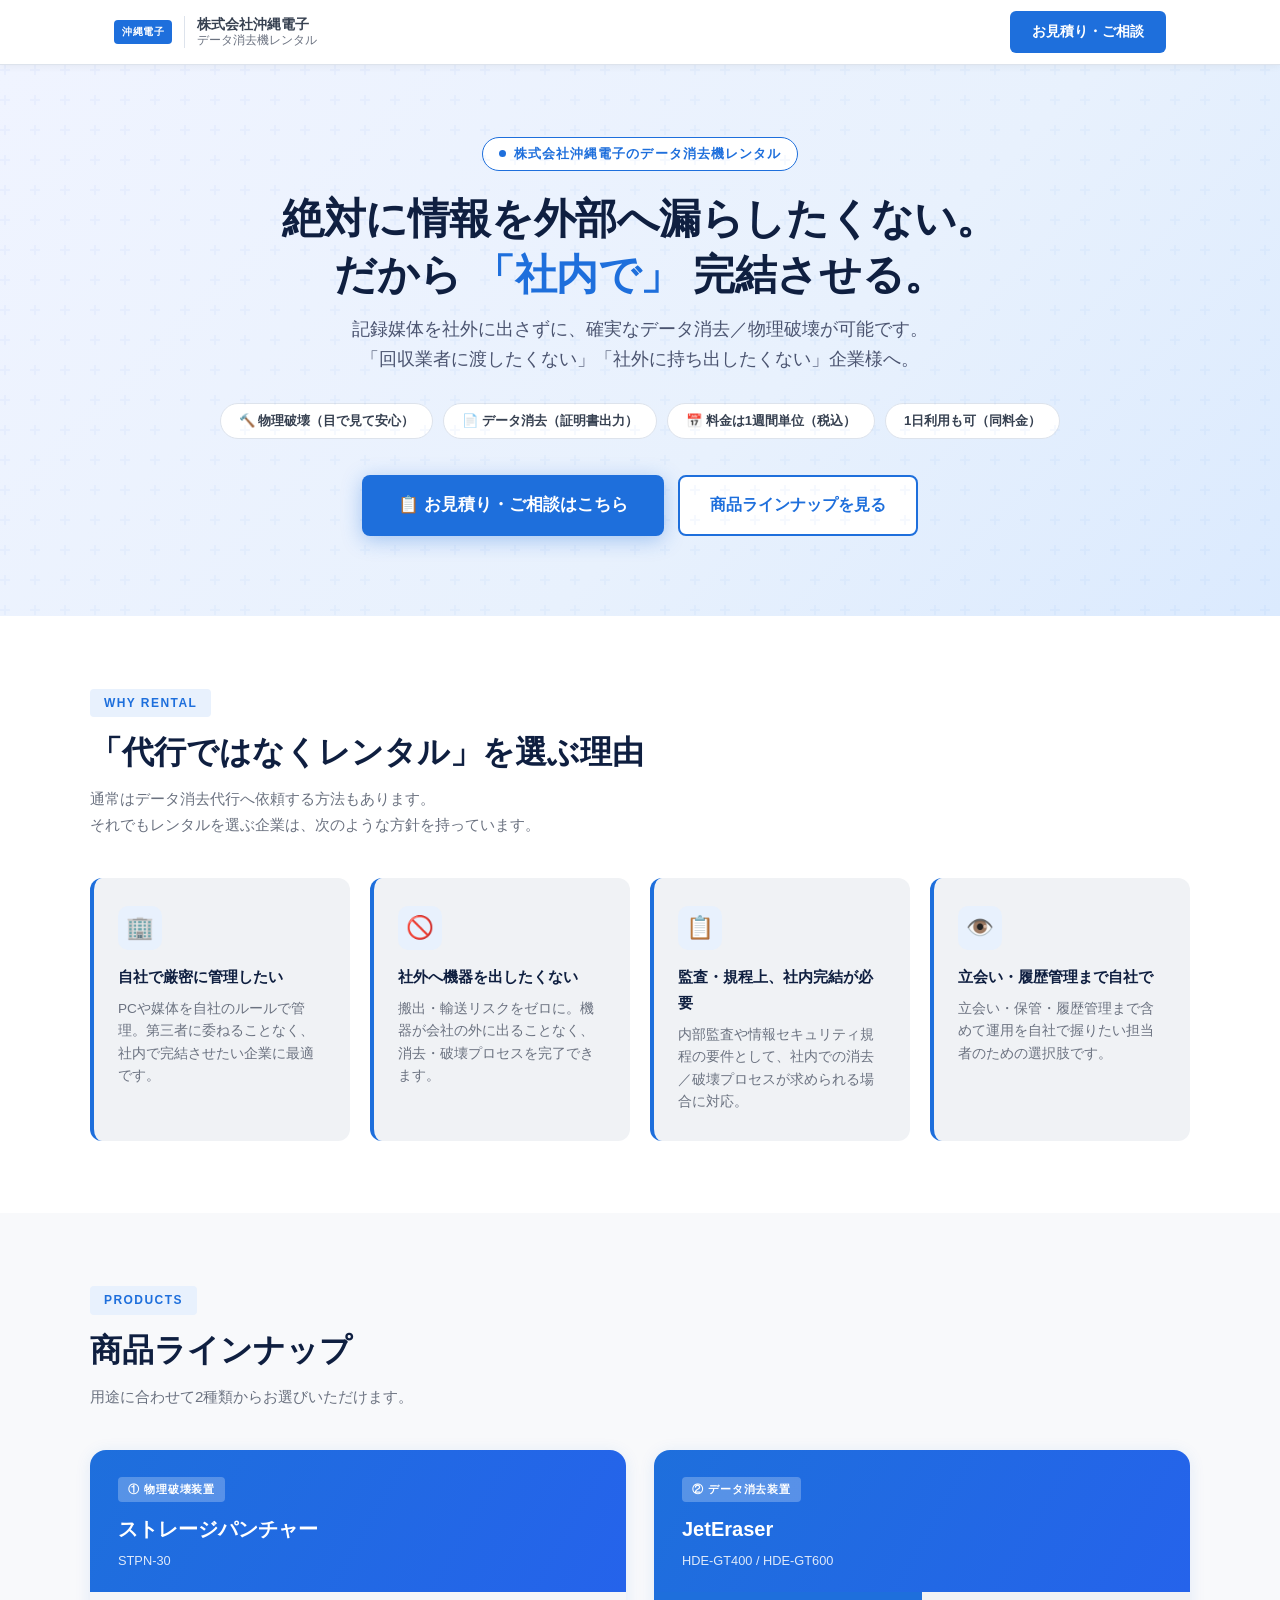
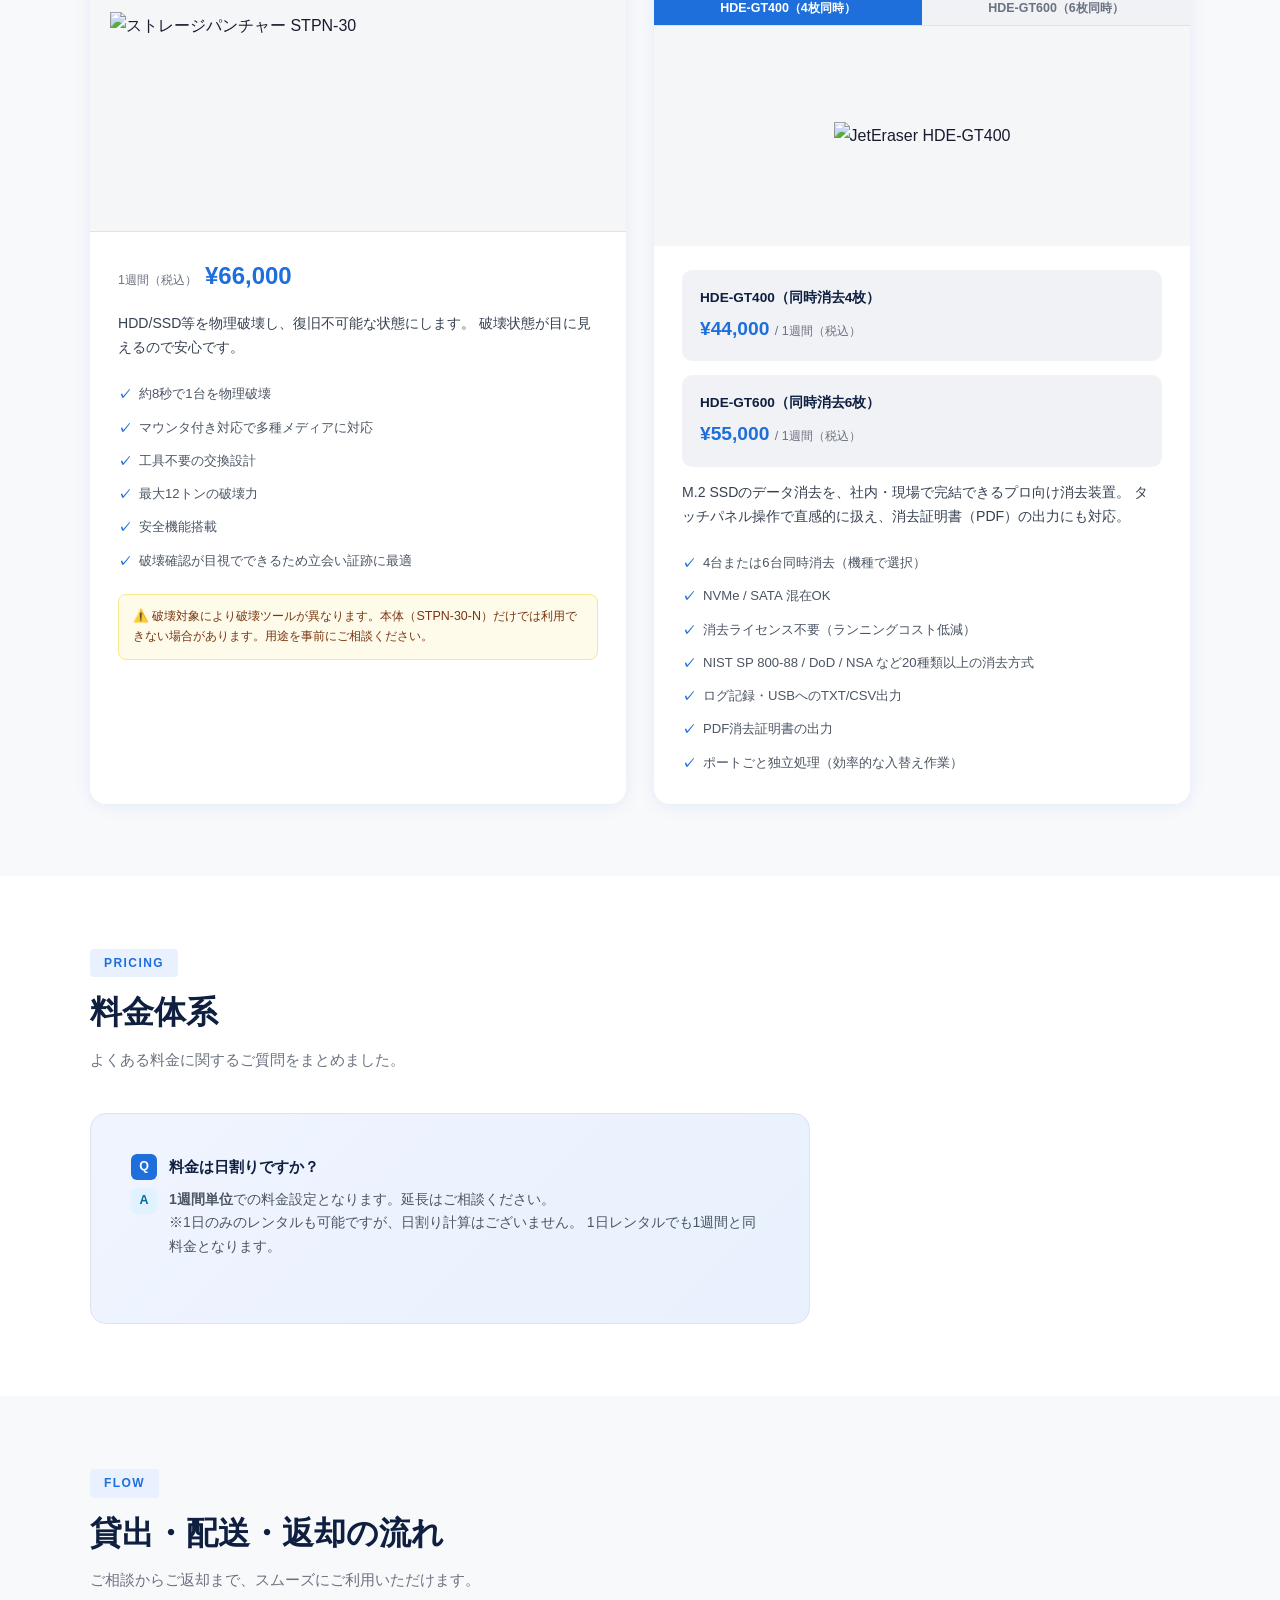
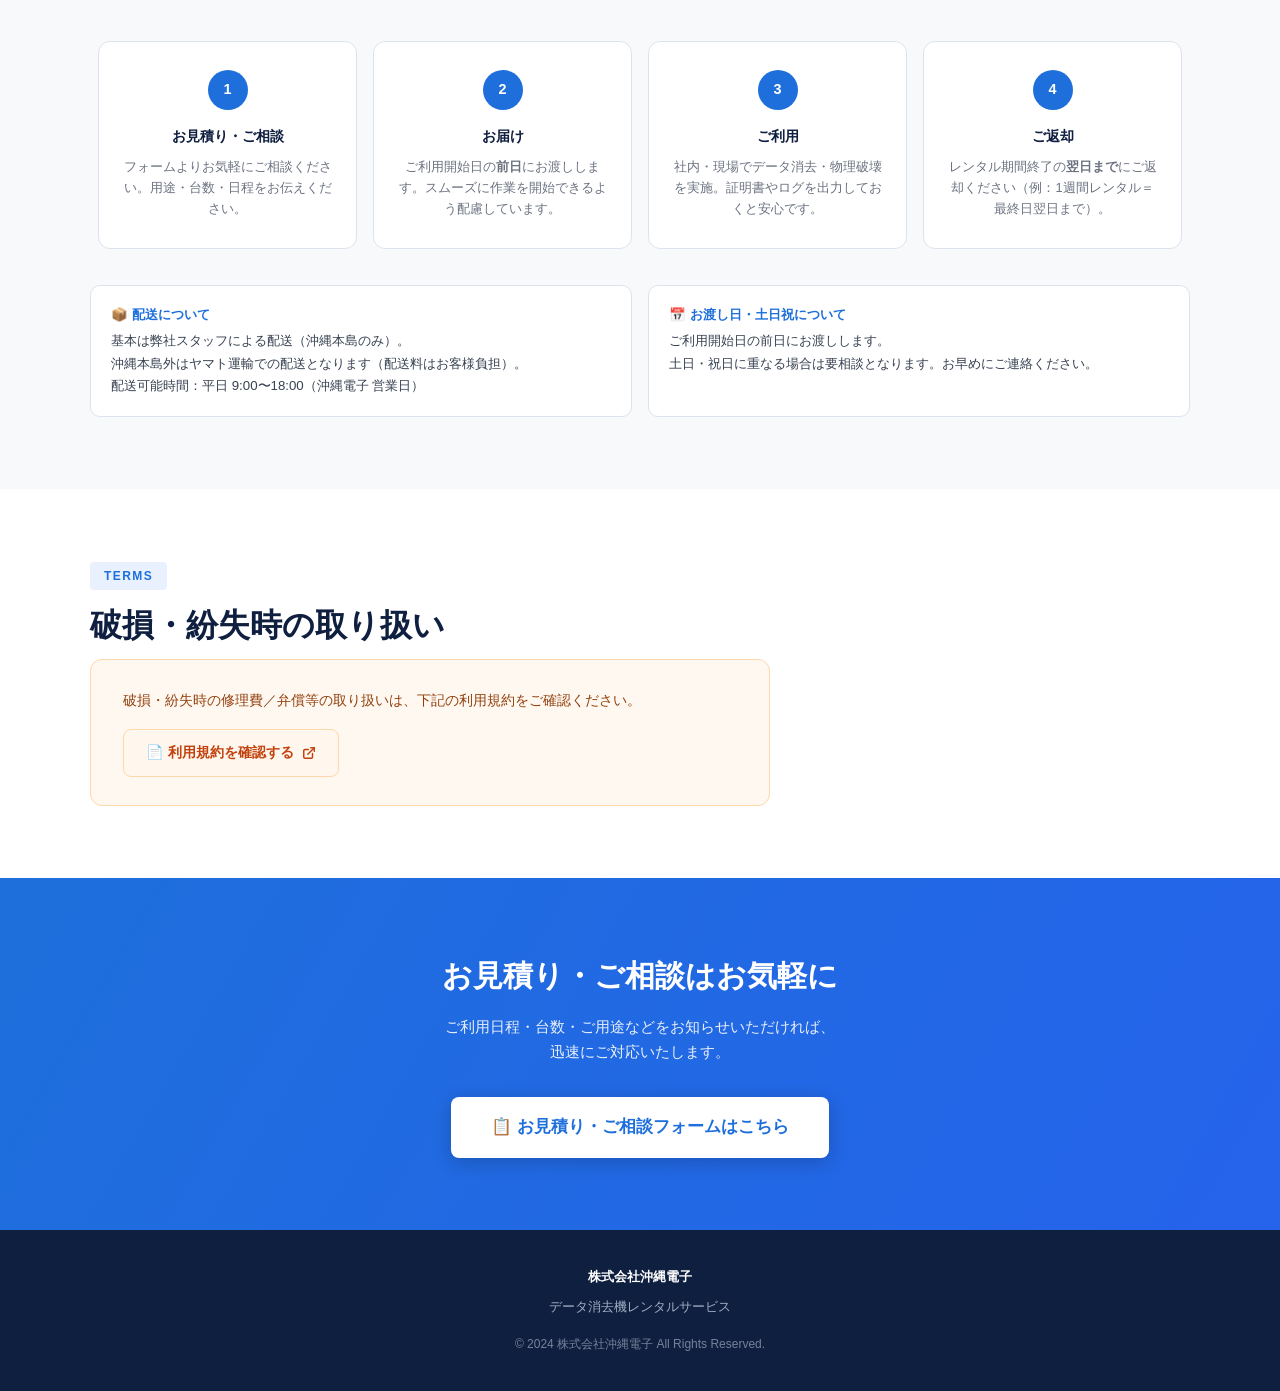
==== index.html @ 7b9edc10 "Update index.html" ====
<!DOCTYPE html>
<html lang="ja">
<head>
  <meta charset="UTF-8" />
  <meta name="viewport" content="width=device-width, initial-scale=1.0" />
  <title>データ消去機レンタル｜株式会社沖縄電子</title>
  <style>
    /* ===== RESET & BASE ===== */
    *, *::before, *::after { box-sizing: border-box; margin: 0; padding: 0; }
    html { scroll-behavior: smooth; }
    body {
      font-family: 'Hiragino Sans', 'Hiragino Kaku Gothic ProN', 'Noto Sans JP', 'Yu Gothic', sans-serif;
      color: #1a1a2e;
      background: #f8f9fb;
      line-height: 1.7;
      font-size: 16px;
    }
    img { max-width: 100%; display: block; }
    a { color: inherit; text-decoration: none; }

    /* ===== VARIABLES ===== */
    :root {
      --blue:    #1e6fdc;
      --blue-d:  #1558b0;
      --blue-l:  #e8f1fd;
      --gray:    #6b7280;
      --gray-l:  #f0f2f5;
      --white:   #ffffff;
      --border:  #dde3ec;
      --shadow:  0 2px 16px rgba(30,111,220,.10);
      --radius:  12px;
      --max:     1100px;
    }

    /* ===== HEADER ===== */
    header {
      background: var(--white);
      border-bottom: 1px solid var(--border);
      position: sticky; top: 0; z-index: 100;
      box-shadow: 0 1px 8px rgba(0,0,0,.06);
    }
    .header-inner {
      max-width: var(--max);
      margin: 0 auto;
      padding: 0 24px;
      height: 64px;
      display: flex; align-items: center; justify-content: space-between;
    }
    .logo {
      font-size: 1rem; font-weight: 700; color: var(--blue);
      display: flex; align-items: center; gap: 12px;
    }
    .logo img {
      height: 36px; width: auto;
      object-fit: contain;
    }
    .logo-text {
      font-size: .85rem; color: #374151; font-weight: 600;
      border-left: 1px solid var(--border);
      padding-left: 12px;
      line-height: 1.3;
    }
    .logo-text span { display: block; font-size: .72rem; color: var(--gray); font-weight: 400; }
    .header-cta {
      background: var(--blue); color: white;
      padding: 9px 22px; border-radius: 6px;
      font-size: .85rem; font-weight: 700;
      transition: background .2s;
      white-space: nowrap;
    }
    .header-cta:hover { background: var(--blue-d); }

    /* ===== HERO ===== */
    .hero {
      background: linear-gradient(135deg, #f0f4ff 0%, #e8f1fd 60%, #dbeafe 100%);
      padding: 72px 24px 80px;
      text-align: center;
      position: relative;
      overflow: hidden;
    }
    .hero::before {
      content: '';
      position: absolute; inset: 0;
      background: url("data:image/svg+xml,%3Csvg width='60' height='60' viewBox='0 0 60 60' xmlns='http://www.w3.org/2000/svg'%3E%3Cg fill='none' fill-rule='evenodd'%3E%3Cg fill='%231e6fdc' fill-opacity='0.04'%3E%3Cpath d='M36 34v-4h-2v4h-4v2h4v4h2v-4h4v-2h-4zm0-30V0h-2v4h-4v2h4v4h2V6h4V4h-4zM6 34v-4H4v4H0v2h4v4h2v-4h4v-2H6zM6 4V0H4v4H0v2h4v4h2V6h4V4H6z'/%3E%3C/g%3E%3C/g%3E%3C/svg%3E") repeat;
      pointer-events: none;
    }
    .hero-eyebrow {
      display: inline-flex; align-items: center; gap: 8px;
      background: var(--white); color: var(--blue);
      border: 1px solid var(--blue); border-radius: 999px;
      font-size: .8rem; font-weight: 700; padding: 5px 16px;
      margin-bottom: 20px; letter-spacing: .08em;
    }
    .hero-eyebrow .dot {
      width: 7px; height: 7px; background: var(--blue); border-radius: 50%;
      animation: pulse 1.5s ease-in-out infinite;
    }
    @keyframes pulse {
      0%, 100% { opacity: 1; transform: scale(1); }
      50% { opacity: .5; transform: scale(1.3); }
    }
    .hero h1 {
      font-size: clamp(1.65rem, 4vw, 2.6rem);
      font-weight: 900;
      line-height: 1.35;
      letter-spacing: -.01em;
      color: #0f1f40;
      margin-bottom: 12px;
    }
    .hero h1 span { color: var(--blue); }
    .hero-sub {
      font-size: clamp(.9rem, 2vw, 1.1rem);
      color: #4b5470;
      max-width: 640px; margin: 0 auto 28px;
    }
    .hero-tags {
      display: flex; flex-wrap: wrap; justify-content: center;
      gap: 10px; margin-bottom: 36px;
    }
    .hero-tag {
      background: var(--white);
      border: 1px solid var(--border);
      border-radius: 999px;
      padding: 6px 18px;
      font-size: .82rem; color: #374151; font-weight: 600;
    }
    .hero-buttons {
      display: flex; flex-wrap: wrap; gap: 14px; justify-content: center;
    }
    .btn-primary {
      background: var(--blue); color: white;
      padding: 16px 36px; border-radius: 8px;
      font-size: 1.05rem; font-weight: 800;
      box-shadow: 0 4px 20px rgba(30,111,220,.35);
      transition: all .2s;
      display: inline-flex; align-items: center; gap: 8px;
    }
    .btn-primary:hover { background: var(--blue-d); transform: translateY(-2px); box-shadow: 0 6px 24px rgba(30,111,220,.4); }
    .btn-secondary {
      background: var(--white); color: var(--blue);
      border: 2px solid var(--blue);
      padding: 14px 30px; border-radius: 8px;
      font-size: 1rem; font-weight: 700;
      transition: all .2s;
    }
    .btn-secondary:hover { background: var(--blue-l); }

    /* ===== SECTION COMMON ===== */
    section { padding: 72px 24px; }
    .section-inner { max-width: var(--max); margin: 0 auto; }
    .section-label {
      display: inline-block;
      background: var(--blue-l); color: var(--blue);
      font-size: .75rem; font-weight: 800; letter-spacing: .12em;
      padding: 4px 14px; border-radius: 4px; margin-bottom: 14px;
      text-transform: uppercase;
    }
    .section-title {
      font-size: clamp(1.35rem, 3vw, 2rem);
      font-weight: 900; line-height: 1.35;
      color: #0f1f40;
      margin-bottom: 12px;
    }
    .section-desc {
      color: var(--gray);
      max-width: 580px;
      font-size: .95rem;
      margin-bottom: 40px;
    }

    /* ===== WHY RENTAL ===== */
    .why { background: var(--white); }
    .why-grid {
      display: grid;
      grid-template-columns: repeat(auto-fit, minmax(230px, 1fr));
      gap: 20px; margin-top: 40px;
    }
    .why-card {
      background: var(--gray-l);
      border-radius: var(--radius);
      padding: 28px 24px;
      border-left: 4px solid var(--blue);
      transition: box-shadow .2s;
    }
    .why-card:hover { box-shadow: var(--shadow); }
    .why-icon {
      width: 44px; height: 44px;
      background: var(--blue-l); border-radius: 10px;
      display: flex; align-items: center; justify-content: center;
      margin-bottom: 14px;
      font-size: 1.4rem;
    }
    .why-card h3 { font-size: .95rem; font-weight: 800; margin-bottom: 8px; color: #0f1f40; }
    .why-card p { font-size: .85rem; color: var(--gray); line-height: 1.65; }

    /* ===== PRODUCTS ===== */
    .products { background: #f8f9fb; }
    .products-grid {
      display: grid;
      grid-template-columns: repeat(auto-fit, minmax(300px, 1fr));
      gap: 28px; margin-top: 8px;
    }
    .product-card {
      background: var(--white);
      border-radius: 16px;
      box-shadow: var(--shadow);
      overflow: hidden;
      transition: transform .2s, box-shadow .2s;
    }
    .product-card:hover { transform: translateY(-4px); box-shadow: 0 8px 32px rgba(30,111,220,.15); }
    .product-header {
      background: linear-gradient(120deg, var(--blue) 0%, #2563eb 100%);
      color: white; padding: 24px 28px 20px;
    }
    .product-tag {
      display: inline-block;
      background: rgba(255,255,255,.25);
      font-size: .7rem; font-weight: 800; padding: 3px 10px;
      border-radius: 4px; letter-spacing: .08em; margin-bottom: 10px;
    }
    .product-header h3 { font-size: 1.25rem; font-weight: 900; margin-bottom: 4px; }
    .product-header .product-model { font-size: .8rem; opacity: .85; }

    /* ===== PRODUCT IMAGE ===== */
    .product-img-wrap {
      background: #f5f6f8;
      border-bottom: 1px solid var(--border);
      display: flex; align-items: center; justify-content: center;
      overflow: hidden;
      height: 240px;
      position: relative;
    }
    .product-img-wrap img {
      width: 100%; height: 100%;
      object-fit: contain;
      padding: 20px;
      transition: transform .35s ease;
    }
    .product-card:hover .product-img-wrap img { transform: scale(1.05); }

    /* JetEraser image tabs */
    .img-tabs {
      display: flex;
      border-bottom: 1px solid var(--border);
      background: white;
    }
    .img-tab-btn {
      flex: 1; padding: 8px 0;
      font-size: .78rem; font-weight: 700;
      border: none; cursor: pointer;
      transition: background .2s, color .2s;
    }
    .img-tab-btn.active  { background: var(--blue); color: white; }
    .img-tab-btn.inactive{ background: #f0f2f5; color: #6b7280; }
    .img-tab-btn.inactive:hover { background: var(--blue-l); color: var(--blue); }
    .jet-img-panel {
      display: none;
      width: 100%; height: 220px;
      align-items: center; justify-content: center;
      background: #f5f6f8;
    }
    .jet-img-panel.show { display: flex; }
    .jet-img-panel img {
      max-width: 100%; max-height: 220px;
      object-fit: contain; padding: 16px;
      transition: transform .35s ease;
    }
    .product-card:hover .jet-img-panel.show img { transform: scale(1.05); }

    .product-body { padding: 24px 28px; }
    .price-row {
      display: flex; align-items: baseline; gap: 8px;
      margin-bottom: 16px;
    }
    .price-label { font-size: .78rem; color: var(--gray); }
    .price-amount {
      font-size: 1.5rem; font-weight: 900; color: var(--blue);
    }
    .price-unit { font-size: .8rem; color: var(--gray); }
    .product-desc { font-size: .88rem; color: #374151; line-height: 1.7; margin-bottom: 18px; }
    .feature-list { list-style: none; }
    .feature-list li {
      font-size: .82rem; color: #4b5563;
      padding: 5px 0;
      display: flex; align-items: flex-start; gap: 8px;
    }
    .feature-list li::before {
      content: '✓';
      color: var(--blue); font-weight: 800;
      flex-shrink: 0; margin-top: 1px;
    }
    .product-note {
      margin-top: 16px;
      background: #fffbeb;
      border: 1px solid #fde68a;
      border-radius: 8px;
      padding: 12px 14px;
      font-size: .78rem; color: #78350f; line-height: 1.6;
    }
    .product-note::before { content: '⚠️ '; }

    /* Sub-plans inside JetEraser */
    .sub-plan {
      background: var(--gray-l);
      border-radius: 10px; padding: 16px 18px; margin-bottom: 14px;
    }
    .sub-plan-name { font-size: .85rem; font-weight: 800; margin-bottom: 4px; color: #0f1f40; }
    .sub-plan-price { font-size: 1.2rem; font-weight: 900; color: var(--blue); }
    .sub-plan-price span { font-size: .78rem; color: var(--gray); font-weight: 400; }

    /* ===== PRICING ===== */
    .pricing { background: var(--white); }
    .pricing-box {
      background: linear-gradient(135deg, #f0f4ff 0%, #e8f1fd 100%);
      border: 1px solid var(--border);
      border-radius: 16px;
      padding: 40px;
      max-width: 720px;
    }
    .qa-item { margin-bottom: 24px; }
    .qa-q {
      display: flex; align-items: flex-start; gap: 12px;
      font-weight: 800; font-size: .95rem; margin-bottom: 8px; color: #0f1f40;
    }
    .qa-q-badge {
      background: var(--blue); color: white;
      width: 26px; height: 26px; border-radius: 6px;
      display: flex; align-items: center; justify-content: center;
      font-size: .78rem; font-weight: 900; flex-shrink: 0;
    }
    .qa-a {
      display: flex; align-items: flex-start; gap: 12px;
      font-size: .88rem; color: #4b5563; line-height: 1.7;
    }
    .qa-a-badge {
      background: #e0f2fe; color: #0369a1;
      width: 26px; height: 26px; border-radius: 6px;
      display: flex; align-items: center; justify-content: center;
      font-size: .78rem; font-weight: 900; flex-shrink: 0;
    }

    /* ===== FLOW ===== */
    .flow { background: #f8f9fb; }
    .flow-steps {
      display: grid;
      grid-template-columns: repeat(auto-fit, minmax(200px, 1fr));
      gap: 0; margin-top: 40px;
    }
    .flow-step {
      background: var(--white);
      border: 1px solid var(--border);
      border-radius: var(--radius);
      padding: 28px 22px;
      text-align: center;
      margin: 8px;
      transition: box-shadow .2s;
    }
    .flow-step:hover { box-shadow: var(--shadow); }
    .flow-num {
      width: 40px; height: 40px;
      background: var(--blue); color: white;
      border-radius: 50%; font-size: .9rem; font-weight: 900;
      display: flex; align-items: center; justify-content: center;
      margin: 0 auto 14px;
    }
    .flow-step h3 { font-size: .9rem; font-weight: 800; margin-bottom: 8px; color: #0f1f40; }
    .flow-step p { font-size: .8rem; color: var(--gray); line-height: 1.65; }
    .flow-note {
      margin-top: 28px;
      display: grid;
      grid-template-columns: repeat(auto-fit, minmax(260px, 1fr));
      gap: 16px;
    }
    .flow-note-item {
      background: var(--white);
      border: 1px solid var(--border);
      border-radius: 10px;
      padding: 18px 20px;
      font-size: .83rem; color: #374151; line-height: 1.7;
    }
    .flow-note-item strong { color: var(--blue); display: block; margin-bottom: 4px; }

    /* ===== TERMS ===== */
    .terms-section { background: var(--white); }
    .terms-box {
      background: #fff8f0;
      border: 1px solid #fed7aa;
      border-radius: 12px;
      padding: 28px 32px;
      max-width: 680px;
    }
    .terms-box p { font-size: .88rem; color: #92400e; line-height: 1.75; }
    .terms-box a { color: var(--blue); text-decoration: underline; }

    /* ===== CTA BANNER ===== */
    .cta-section {
      background: linear-gradient(120deg, var(--blue) 0%, #2563eb 100%);
      padding: 72px 24px;
      text-align: center;
      color: white;
    }
    .cta-section h2 {
      font-size: clamp(1.3rem, 3vw, 1.9rem);
      font-weight: 900; margin-bottom: 12px;
    }
    .cta-section p { font-size: .95rem; opacity: .9; margin-bottom: 32px; }
    .btn-white {
      background: white; color: var(--blue);
      padding: 16px 40px; border-radius: 8px;
      font-size: 1.05rem; font-weight: 800;
      box-shadow: 0 4px 20px rgba(0,0,0,.2);
      transition: all .2s; display: inline-block;
    }
    .btn-white:hover { transform: translateY(-2px); box-shadow: 0 6px 28px rgba(0,0,0,.25); }

    /* ===== FOOTER ===== */
    footer {
      background: #0f1f40; color: #a0aec0;
      padding: 36px 24px;
      text-align: center; font-size: .82rem;
    }
    footer strong { color: white; }
    footer p { margin-top: 8px; }

    /* ===== RESPONSIVE ===== */
    @media (max-width: 640px) {
      section { padding: 52px 16px; }
      .hero { padding: 52px 16px 60px; }
      .btn-primary, .btn-secondary { width: 100%; text-align: center; justify-content: center; }
      .header-inner { padding: 0 16px; }
      .pricing-box { padding: 24px 20px; }
    }
  </style>
</head>
<body>

<!-- ===== HEADER ===== -->
<header>
  <div class="header-inner">
    <div class="logo">
      <img
        src="https://lh3.googleusercontent.com/d/1Re87MDf7iHYemvPjQbytAR3i12zTN8Fn"
        alt="株式会社沖縄電子"
        onerror="this.style.display='none';this.nextElementSibling.style.display='flex';"
      />
      <span style="display:none;background:var(--blue);color:white;font-size:.65rem;padding:3px 8px;border-radius:4px;letter-spacing:.05em;">沖縄電子</span>
      <div class="logo-text">
        株式会社沖縄電子
        <span>データ消去機レンタル</span>
      </div>
    </div>
    <a href="https://www.notion.so/312447cbbba580228b93c1d65bb3cf6d?pvs=106"
       target="_blank" rel="noopener" class="header-cta">
      お見積り・ご相談
    </a>
  </div>
</header>

<!-- ===== HERO ===== -->
<section class="hero">
  <div class="hero-eyebrow">
    <span class="dot"></span>
    株式会社沖縄電子のデータ消去機レンタル
  </div>
  <h1>
    絶対に情報を外部へ漏らしたくない。<br />
    だから <span>「社内で」</span> 完結させる。
  </h1>
  <p class="hero-sub">
    記録媒体を社外に出さずに、確実なデータ消去／物理破壊が可能です。<br />
    「回収業者に渡したくない」「社外に持ち出したくない」企業様へ。
  </p>
  <div class="hero-tags">
    <span class="hero-tag">🔨 物理破壊（目で見て安心）</span>
    <span class="hero-tag">📄 データ消去（証明書出力）</span>
    <span class="hero-tag">📅 料金は1週間単位（税込）</span>
    <span class="hero-tag">1日利用も可（同料金）</span>
  </div>
  <div class="hero-buttons">
    <a href="https://www.notion.so/312447cbbba580228b93c1d65bb3cf6d?pvs=106"
       target="_blank" rel="noopener" class="btn-primary">
      📋 お見積り・ご相談はこちら
    </a>
    <a href="#products" class="btn-secondary">商品ラインナップを見る</a>
  </div>
</section>

<!-- ===== WHY RENTAL ===== -->
<section class="why">
  <div class="section-inner">
    <span class="section-label">Why Rental</span>
    <h2 class="section-title">「代行ではなくレンタル」を選ぶ理由</h2>
    <p class="section-desc">
      通常はデータ消去代行へ依頼する方法もあります。<br />
      それでもレンタルを選ぶ企業は、次のような方針を持っています。
    </p>
    <div class="why-grid">
      <div class="why-card">
        <div class="why-icon">🏢</div>
        <h3>自社で厳密に管理したい</h3>
        <p>PCや媒体を自社のルールで管理。第三者に委ねることなく、社内で完結させたい企業に最適です。</p>
      </div>
      <div class="why-card">
        <div class="why-icon">🚫</div>
        <h3>社外へ機器を出したくない</h3>
        <p>搬出・輸送リスクをゼロに。機器が会社の外に出ることなく、消去・破壊プロセスを完了できます。</p>
      </div>
      <div class="why-card">
        <div class="why-icon">📋</div>
        <h3>監査・規程上、社内完結が必要</h3>
        <p>内部監査や情報セキュリティ規程の要件として、社内での消去／破壊プロセスが求められる場合に対応。</p>
      </div>
      <div class="why-card">
        <div class="why-icon">👁️</div>
        <h3>立会い・履歴管理まで自社で</h3>
        <p>立会い・保管・履歴管理まで含めて運用を自社で握りたい担当者のための選択肢です。</p>
      </div>
    </div>
  </div>
</section>

<!-- ===== PRODUCTS ===== -->
<section class="products" id="products">
  <div class="section-inner">
    <span class="section-label">Products</span>
    <h2 class="section-title">商品ラインナップ</h2>
    <p class="section-desc">用途に合わせて2種類からお選びいただけます。</p>

    <div class="products-grid">

      <!-- ① STPN-30 -->
      <div class="product-card">
        <div class="product-header">
          <span class="product-tag">① 物理破壊装置</span>
          <h3>ストレージパンチャー</h3>
          <div class="product-model">STPN-30</div>
        </div>
        <div class="product-img-wrap">
          <img
            src="https://drive.google.com/file/d/1lJ56-UA2ikhBtwX0lx0ef1Pe5LHvf1jJ/view?usp=sharing"
            alt="ストレージパンチャー STPN-30"
            loading="lazy"
          />
        </div>
        <div class="product-body">
          <div class="price-row">
            <span class="price-label">1週間（税込）</span>
            <span class="price-amount">¥66,000</span>
          </div>
          <p class="product-desc">
            HDD/SSD等を物理破壊し、復旧不可能な状態にします。
            破壊状態が目に見えるので安心です。
          </p>
          <ul class="feature-list">
            <li>約8秒で1台を物理破壊</li>
            <li>マウンタ付き対応で多種メディアに対応</li>
            <li>工具不要の交換設計</li>
            <li>最大12トンの破壊力</li>
            <li>安全機能搭載</li>
            <li>破壊確認が目視でできるため立会い証跡に最適</li>
          </ul>
          <div class="product-note">
            破壊対象により破壊ツールが異なります。本体（STPN-30-N）だけでは利用できない場合があります。用途を事前にご相談ください。
          </div>
        </div>
      </div>

      <!-- ② JetEraser -->
      <div class="product-card">
        <div class="product-header">
          <span class="product-tag">② データ消去装置</span>
          <h3>JetEraser</h3>
          <div class="product-model">HDE-GT400 / HDE-GT600</div>
        </div>
        <!-- タブ切り替え画像 -->
        <div>
          <div class="img-tabs">
            <button class="img-tab-btn active"   id="tab-gt400" onclick="switchJetImg('gt400')">HDE-GT400（4枚同時）</button>
            <button class="img-tab-btn inactive" id="tab-gt600" onclick="switchJetImg('gt600')">HDE-GT600（6枚同時）</button>
          </div>
          <div class="jet-img-panel show" id="panel-gt400">
            <img
              src="https://lh3.googleusercontent.com/d/1WNKB-bKmH9iSKDc1D4wvcAYYV6SSHY2C"
              alt="JetEraser HDE-GT400"
              loading="lazy"
            />
          </div>
          <div class="jet-img-panel" id="panel-gt600">
            <img
              src="https://lh3.googleusercontent.com/d/18NWXrWhjrUBVS7UAgo5qAl-uXcudGdms"
              alt="JetEraser HDE-GT600"
              loading="lazy"
            />
          </div>
        </div>
        <div class="product-body">
          <div class="sub-plan">
            <div class="sub-plan-name">HDE-GT400（同時消去4枚）</div>
            <div class="sub-plan-price">¥44,000 <span>/ 1週間（税込）</span></div>
          </div>
          <div class="sub-plan">
            <div class="sub-plan-name">HDE-GT600（同時消去6枚）</div>
            <div class="sub-plan-price">¥55,000 <span>/ 1週間（税込）</span></div>
          </div>
          <p class="product-desc">
            M.2 SSDのデータ消去を、社内・現場で完結できるプロ向け消去装置。
            タッチパネル操作で直感的に扱え、消去証明書（PDF）の出力にも対応。
          </p>
          <ul class="feature-list">
            <li>4台または6台同時消去（機種で選択）</li>
            <li>NVMe / SATA 混在OK</li>
            <li>消去ライセンス不要（ランニングコスト低減）</li>
            <li>NIST SP 800-88 / DoD / NSA など20種類以上の消去方式</li>
            <li>ログ記録・USBへのTXT/CSV出力</li>
            <li>PDF消去証明書の出力</li>
            <li>ポートごと独立処理（効率的な入替え作業）</li>
          </ul>
        </div>
      </div>

    </div>
  </div>
</section>

<!-- ===== PRICING ===== -->
<section class="pricing" id="pricing">
  <div class="section-inner">
    <span class="section-label">Pricing</span>
    <h2 class="section-title">料金体系</h2>
    <p class="section-desc">よくある料金に関するご質問をまとめました。</p>
    <div class="pricing-box">
      <div class="qa-item">
        <div class="qa-q">
          <span class="qa-q-badge">Q</span>
          料金は日割りですか？
        </div>
        <div class="qa-a">
          <span class="qa-a-badge">A</span>
          <span>
            <strong>1週間単位</strong>での料金設定となります。延長はご相談ください。<br />
            ※1日のみのレンタルも可能ですが、日割り計算はございません。
            1日レンタルでも1週間と同料金となります。
          </span>
        </div>
      </div>
    </div>
  </div>
</section>

<!-- ===== FLOW ===== -->
<section class="flow" id="flow">
  <div class="section-inner">
    <span class="section-label">Flow</span>
    <h2 class="section-title">貸出・配送・返却の流れ</h2>
    <p class="section-desc">ご相談からご返却まで、スムーズにご利用いただけます。</p>
    <div class="flow-steps">
      <div class="flow-step">
        <div class="flow-num">1</div>
        <h3>お見積り・ご相談</h3>
        <p>フォームよりお気軽にご相談ください。用途・台数・日程をお伝えください。</p>
      </div>
      <div class="flow-step">
        <div class="flow-num">2</div>
        <h3>お届け</h3>
        <p>ご利用開始日の<strong>前日</strong>にお渡しします。スムーズに作業を開始できるよう配慮しています。</p>
      </div>
      <div class="flow-step">
        <div class="flow-num">3</div>
        <h3>ご利用</h3>
        <p>社内・現場でデータ消去・物理破壊を実施。証明書やログを出力しておくと安心です。</p>
      </div>
      <div class="flow-step">
        <div class="flow-num">4</div>
        <h3>ご返却</h3>
        <p>レンタル期間終了の<strong>翌日まで</strong>にご返却ください（例：1週間レンタル＝最終日翌日まで）。</p>
      </div>
    </div>
    <div class="flow-note">
      <div class="flow-note-item">
        <strong>📦 配送について</strong>
        基本は弊社スタッフによる配送（沖縄本島のみ）。<br />
        沖縄本島外はヤマト運輸での配送となります（配送料はお客様負担）。<br />
        配送可能時間：平日 9:00〜18:00（沖縄電子 営業日）
      </div>
      <div class="flow-note-item">
        <strong>📅 お渡し日・土日祝について</strong>
        ご利用開始日の前日にお渡しします。<br />
        土日・祝日に重なる場合は要相談となります。お早めにご連絡ください。
      </div>
    </div>
  </div>
</section>

<!-- ===== TERMS ===== -->
<section class="terms-section">
  <div class="section-inner">
    <span class="section-label">Terms</span>
    <h2 class="section-title">破損・紛失時の取り扱い</h2>
    <div class="terms-box">
      <p>破損・紛失時の修理費／弁償等の取り扱いは、下記の利用規約をご確認ください。</p>
      <a href="https://platinum-kilogram-a34.notion.site/312447cbbba580f49928e93df401ec48?source=copy_link"
         target="_blank" rel="noopener"
         style="display:inline-flex;align-items:center;gap:8px;margin-top:16px;
                background:#fff7ed;color:#c2410c;border:1.5px solid #fed7aa;
                border-radius:8px;padding:11px 22px;font-size:.88rem;font-weight:700;
                transition:background .2s,box-shadow .2s;text-decoration:none;"
         onmouseover="this.style.background='#ffedd5';this.style.boxShadow='0 2px 10px rgba(194,65,12,.15)'"
         onmouseout="this.style.background='#fff7ed';this.style.boxShadow='none'">
        📄 利用規約を確認する
        <svg width="14" height="14" viewBox="0 0 24 24" fill="none" stroke="currentColor" stroke-width="2.5" stroke-linecap="round" stroke-linejoin="round"><path d="M18 13v6a2 2 0 0 1-2 2H5a2 2 0 0 1-2-2V8a2 2 0 0 1 2-2h6"/><polyline points="15 3 21 3 21 9"/><line x1="10" y1="14" x2="21" y2="3"/></svg>
      </a>
    </div>
  </div>
</section>

<!-- ===== CTA ===== -->
<section class="cta-section" id="contact">
  <div class="section-inner">
    <h2>お見積り・ご相談はお気軽に</h2>
    <p>
      ご利用日程・台数・ご用途などをお知らせいただければ、<br />
      迅速にご対応いたします。
    </p>
    <a href="https://www.notion.so/312447cbbba580228b93c1d65bb3cf6d?pvs=106"
       target="_blank" rel="noopener" class="btn-white">
      📋 お見積り・ご相談フォームはこちら
    </a>
  </div>
</section>

<!-- ===== FOOTER ===== -->
<footer>
  <img
    src="https://lh3.googleusercontent.com/d/1Re87MDf7iHYemvPjQbytAR3i12zTN8Fn"
    alt="株式会社沖縄電子"
    style="height:40px;width:auto;object-fit:contain;margin:0 auto 12px;filter:brightness(0) invert(1);opacity:.85;"
    onerror="this.style.display='none';"
  />
  <strong>株式会社沖縄電子</strong>
  <p>データ消去機レンタルサービス</p>
  <p style="margin-top:16px;font-size:.75rem;opacity:.7;">
    © 2024 株式会社沖縄電子 All Rights Reserved.
  </p>
</footer>

<script>
  function switchJetImg(model) {
    ['gt400', 'gt600'].forEach(function(m) {
      var panel = document.getElementById('panel-' + m);
      var tab   = document.getElementById('tab-'   + m);
      if (m === model) {
        panel.classList.add('show');
        tab.classList.remove('inactive');
        tab.classList.add('active');
      } else {
        panel.classList.remove('show');
        tab.classList.remove('active');
        tab.classList.add('inactive');
      }
    });
  }
</script>

</body>
</html>
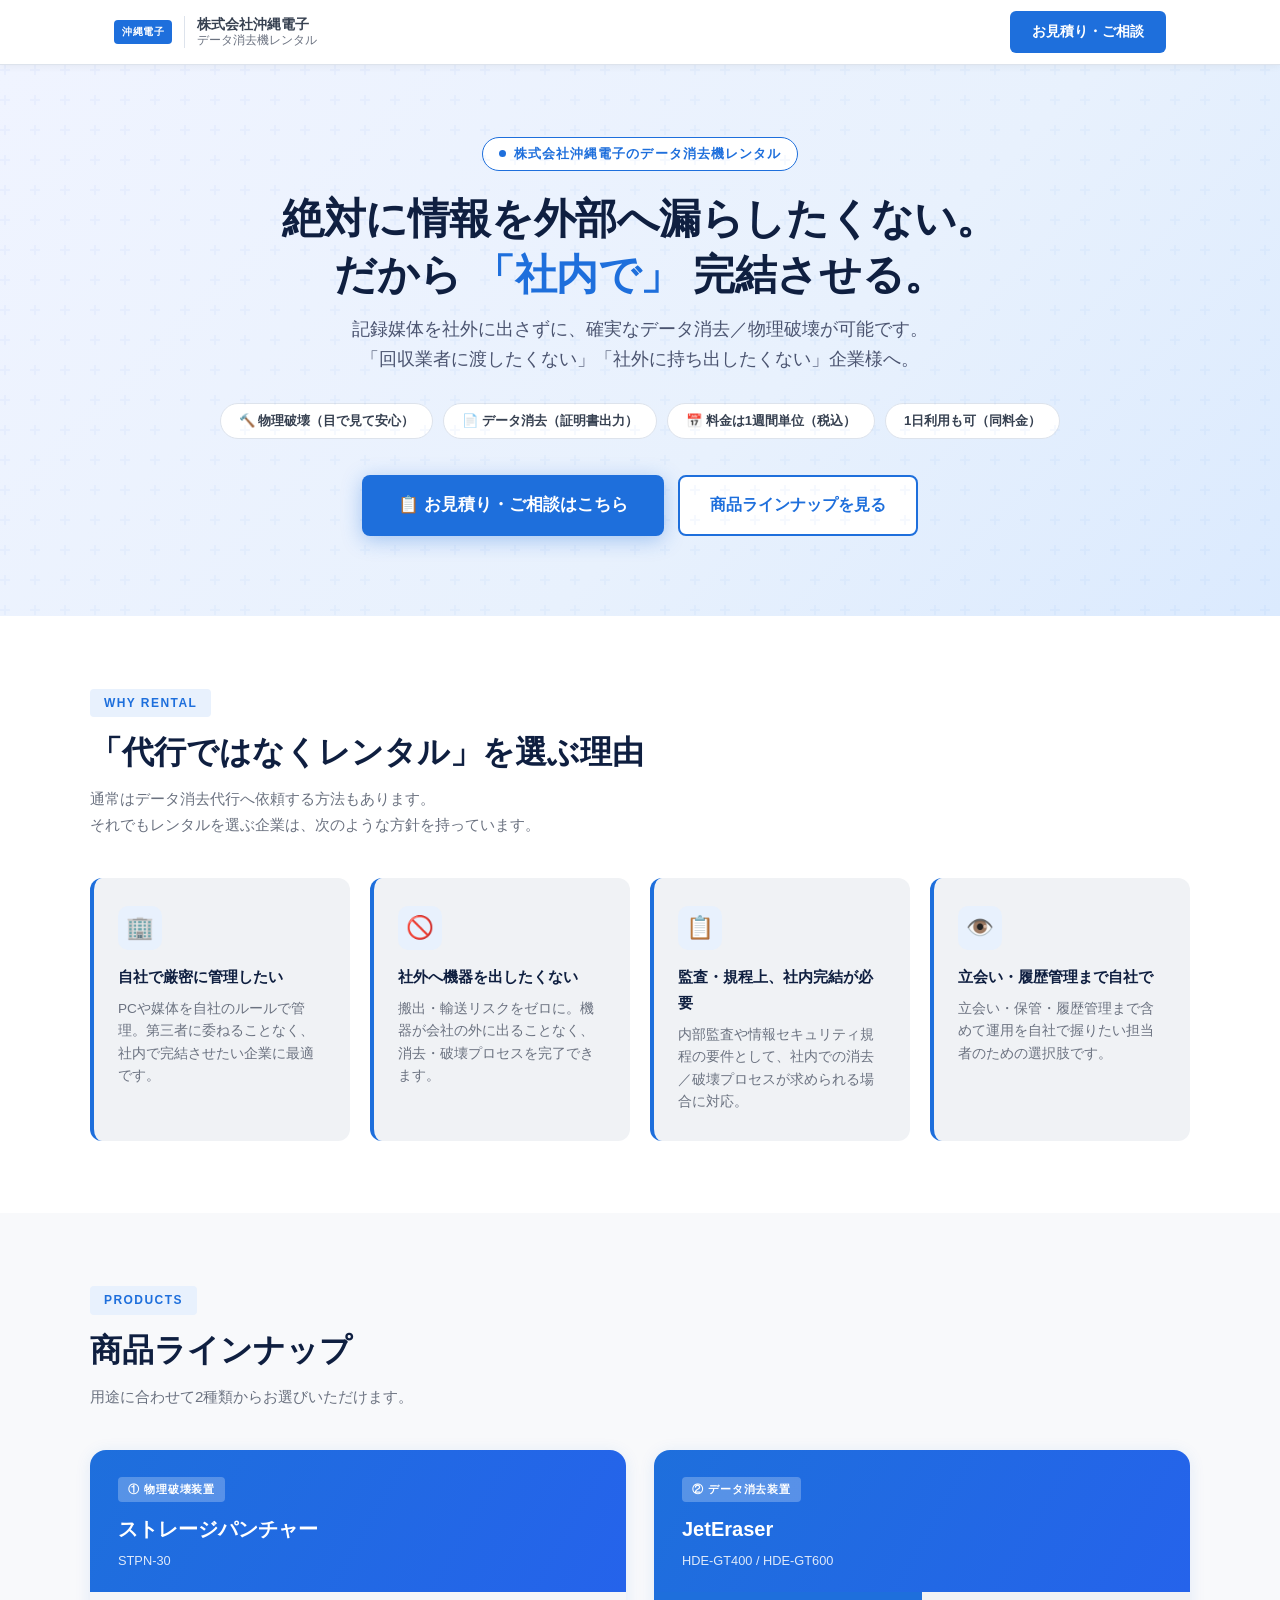
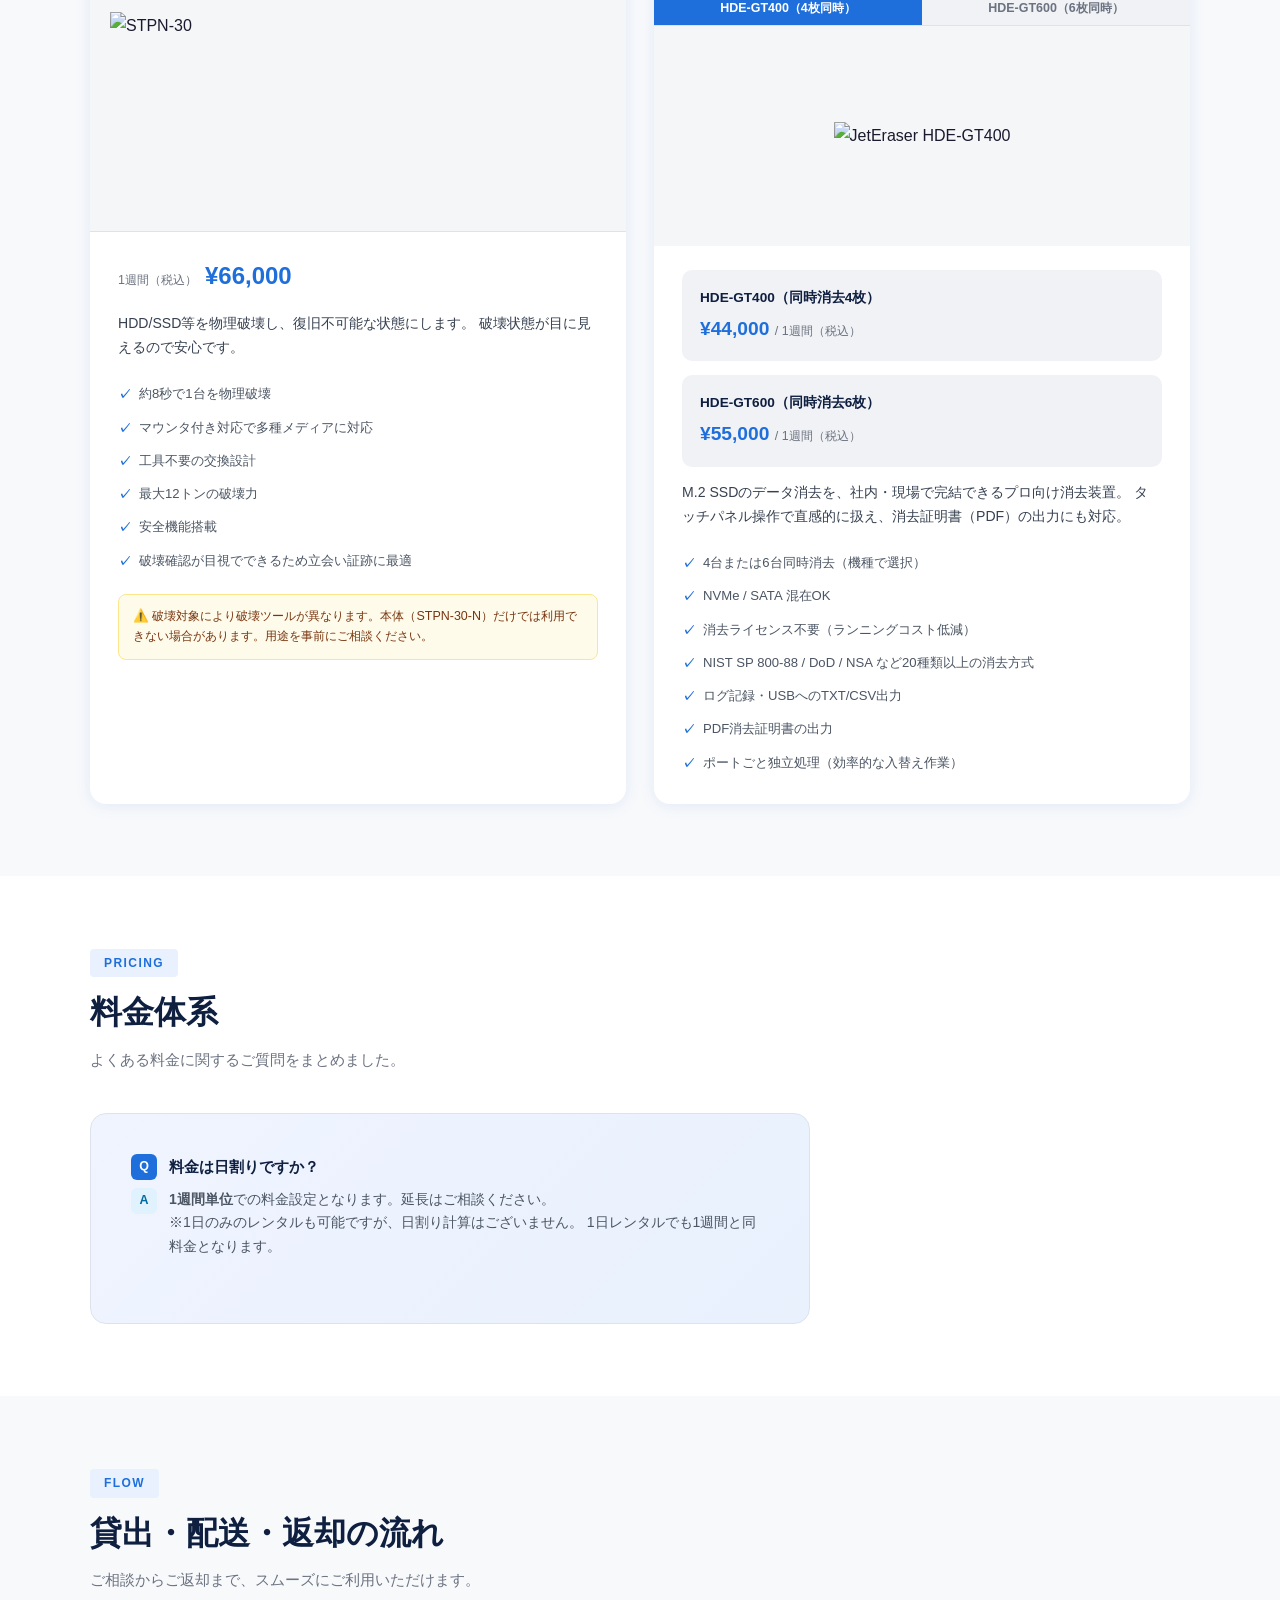
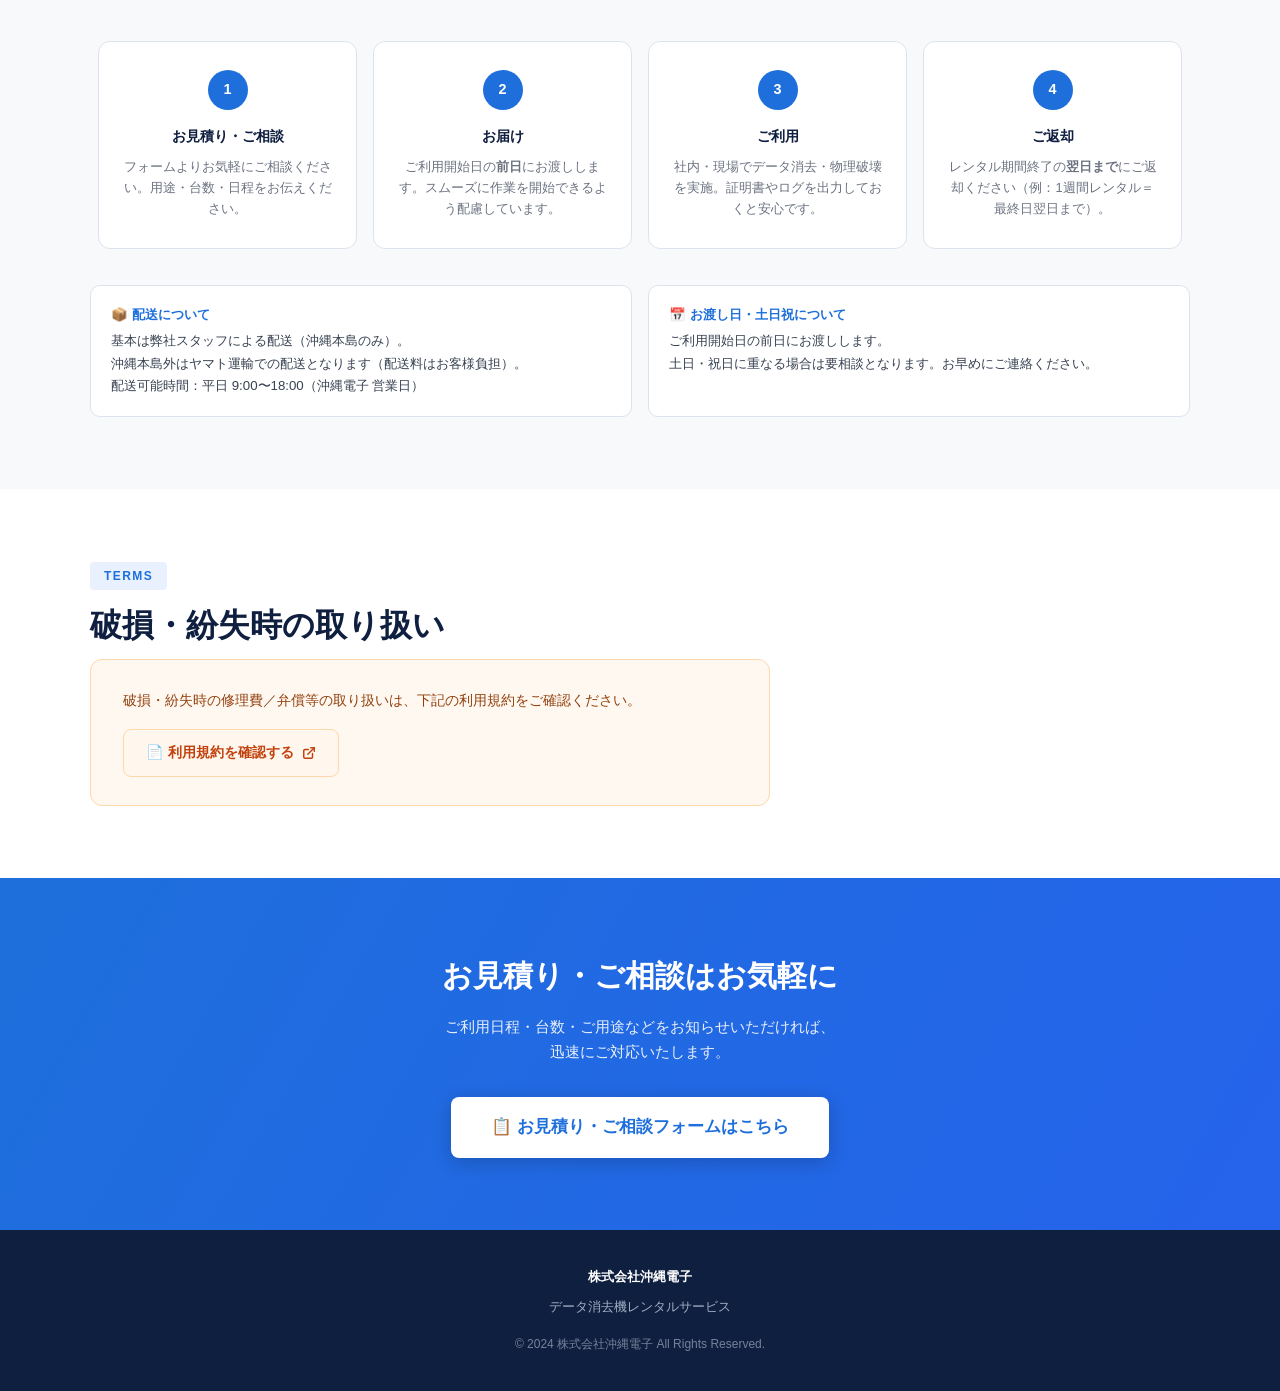
==== commit 1740f86e: "Update index.html" ====
--- a/index.html
+++ b/index.html
@@ -537,8 +537,8 @@
         </div>
         <div class="product-img-wrap">
           <img
-            src="https://drive.google.com/file/d/1lJ56-UA2ikhBtwX0lx0ef1Pe5LHvf1jJ/view?usp=sharing"
-            alt="ストレージパンチャー STPN-30"
+            src="https://drive.google.com/uc?export=view&id=1lJ56-UA2ikhBtwX0lx0ef1Pe5LHvf1jJ"
+            alt="STPN-30"
             loading="lazy"
           />
         </div>
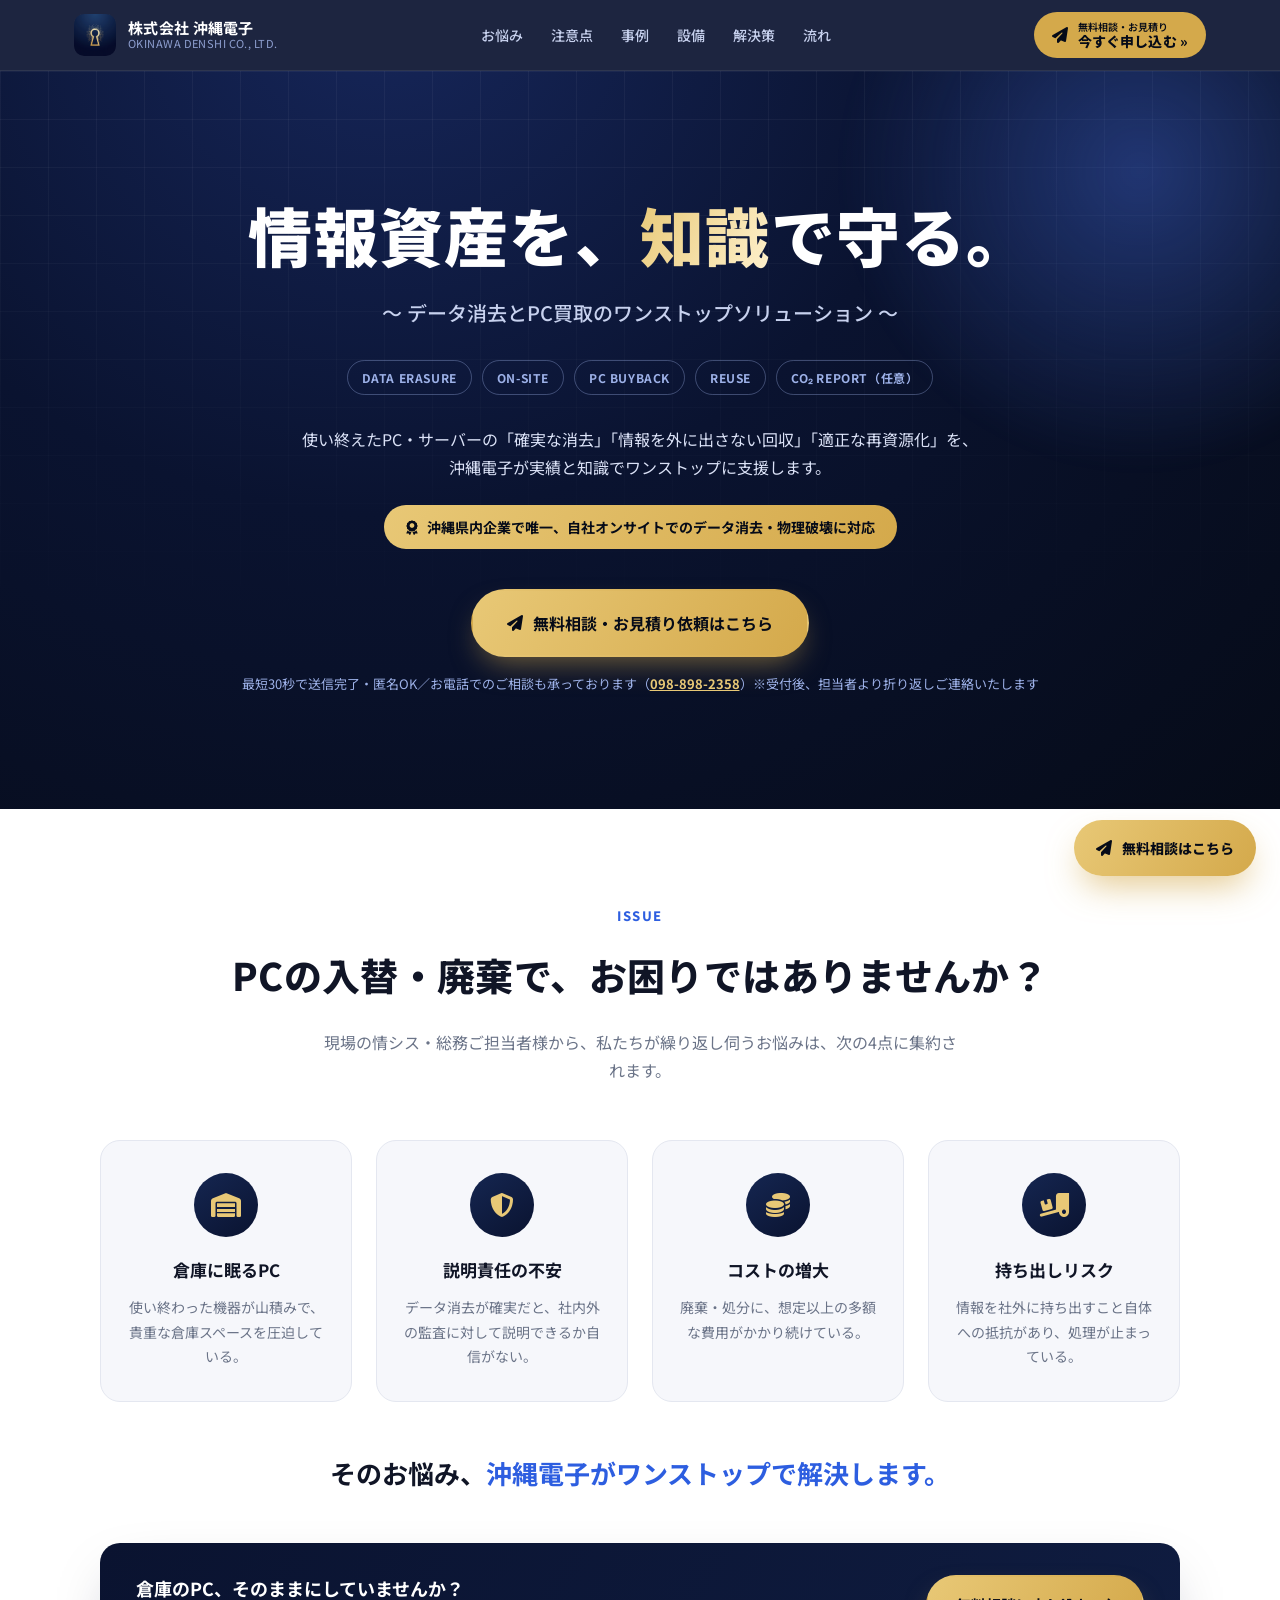
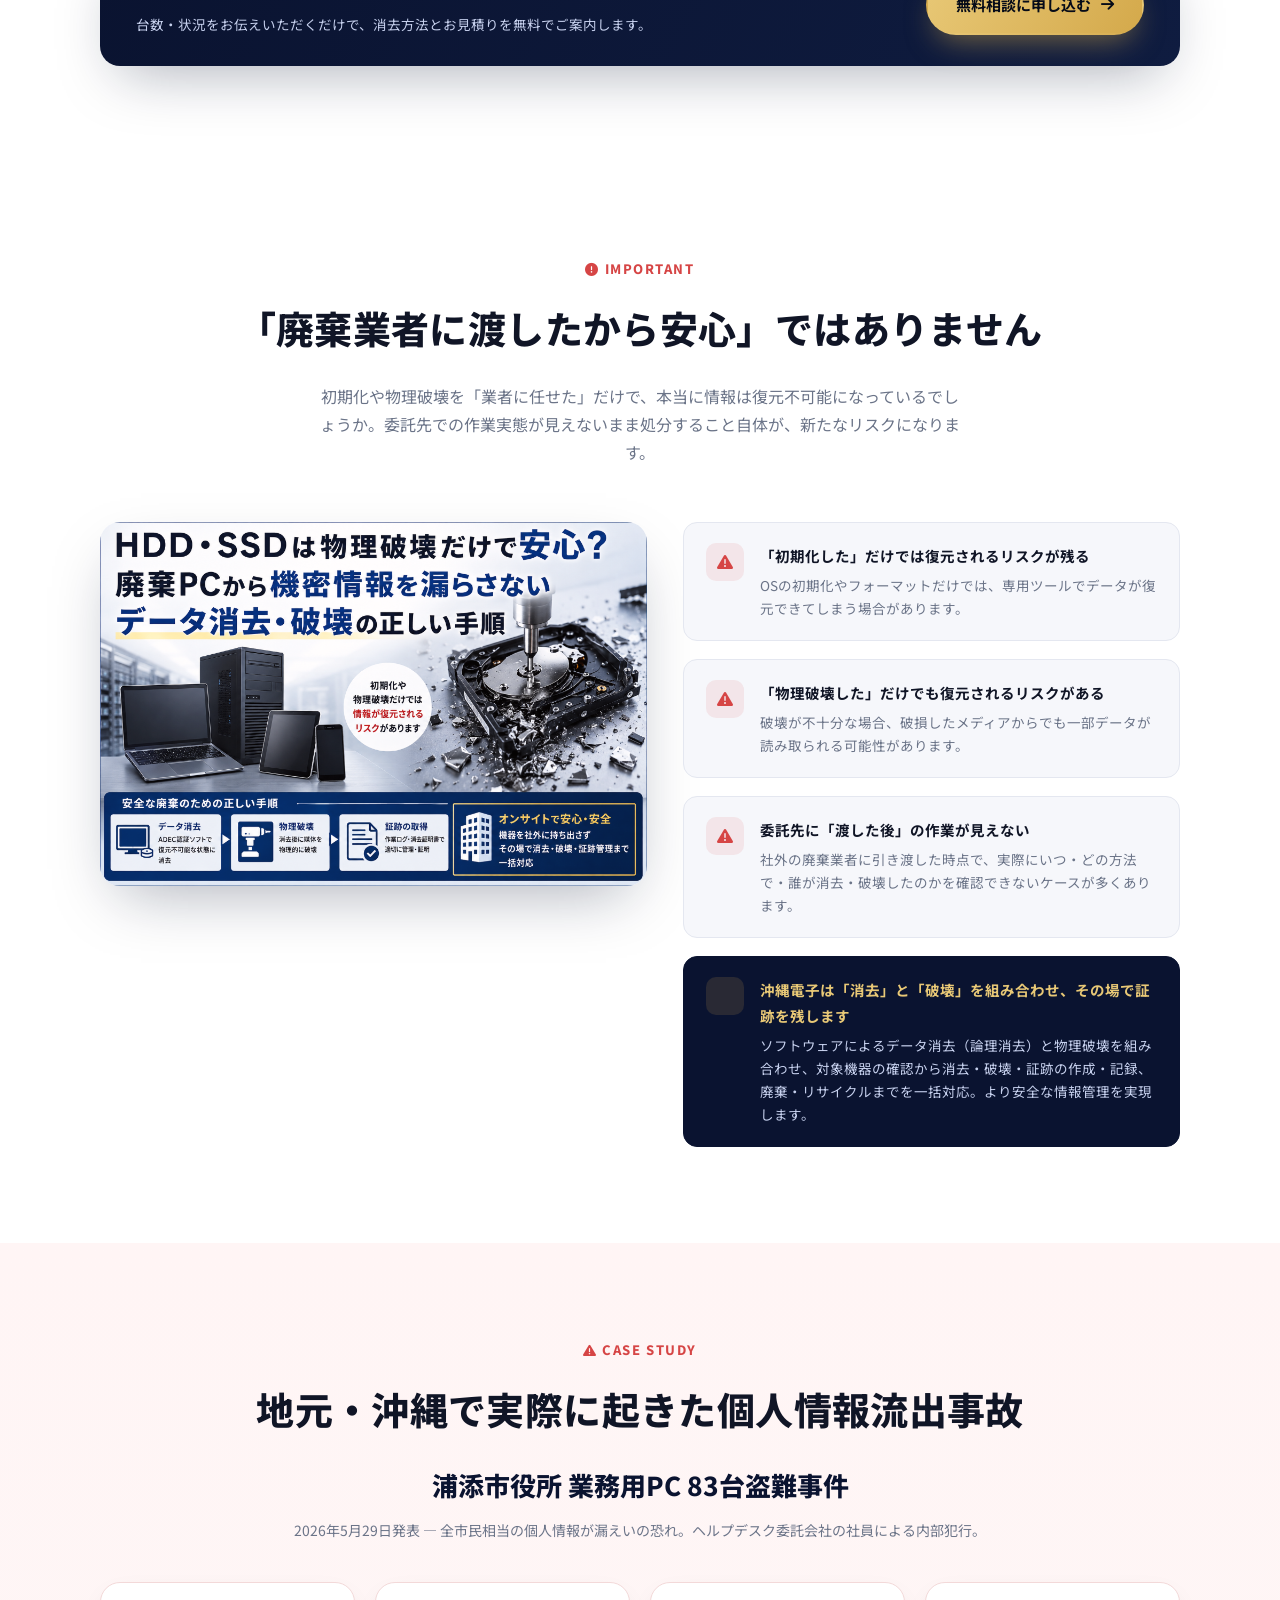
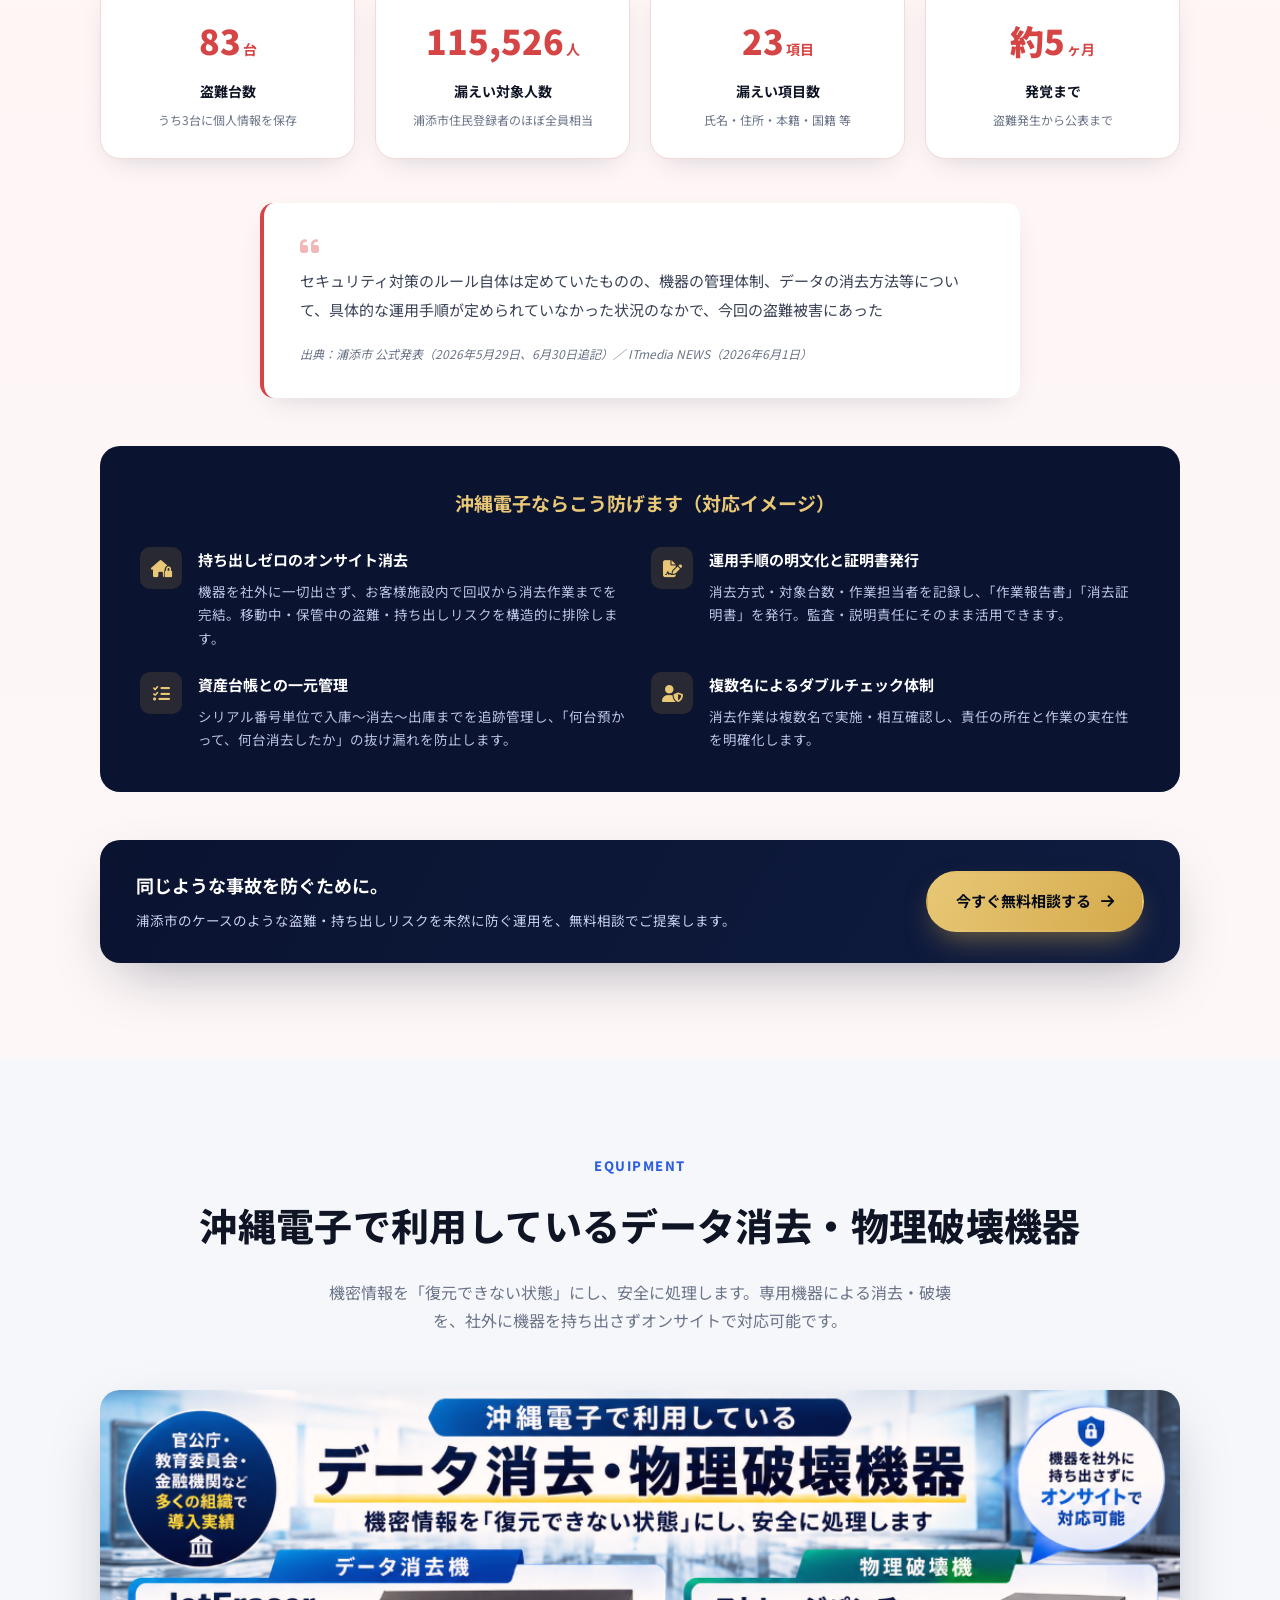
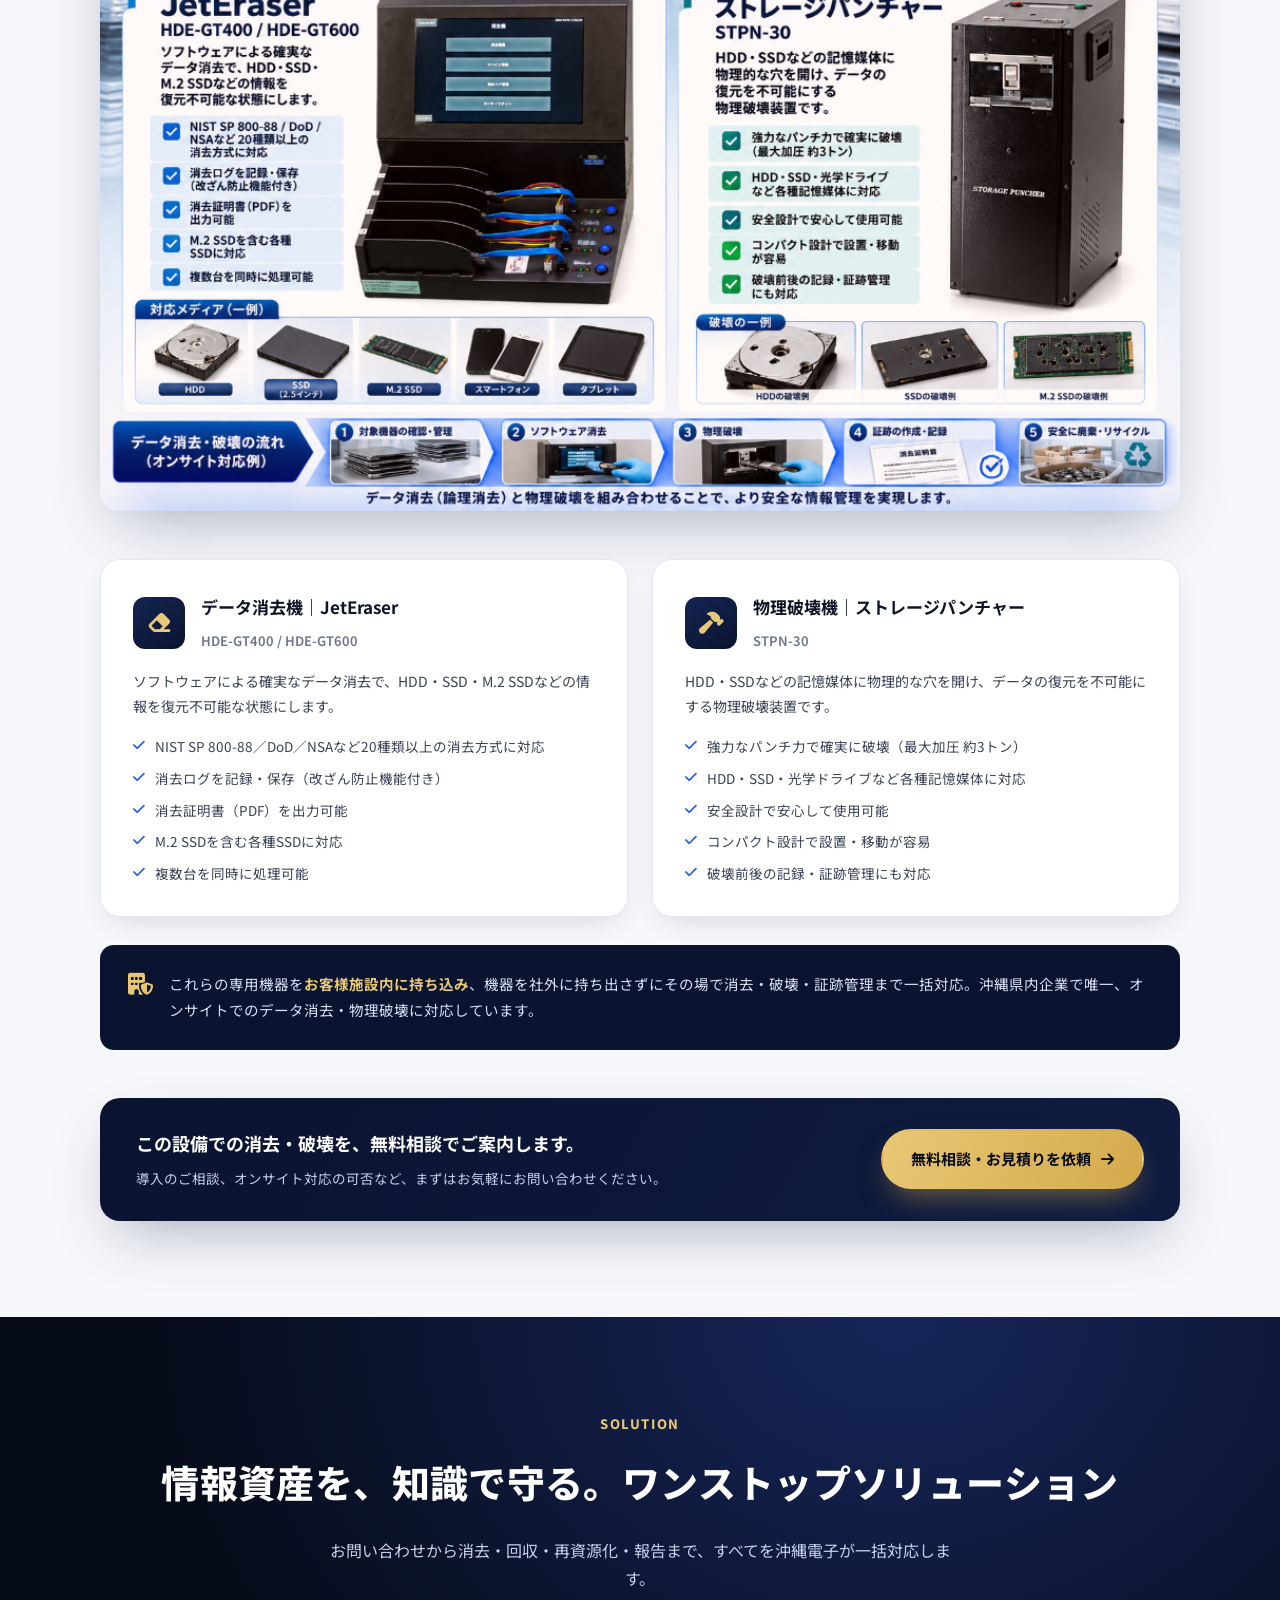
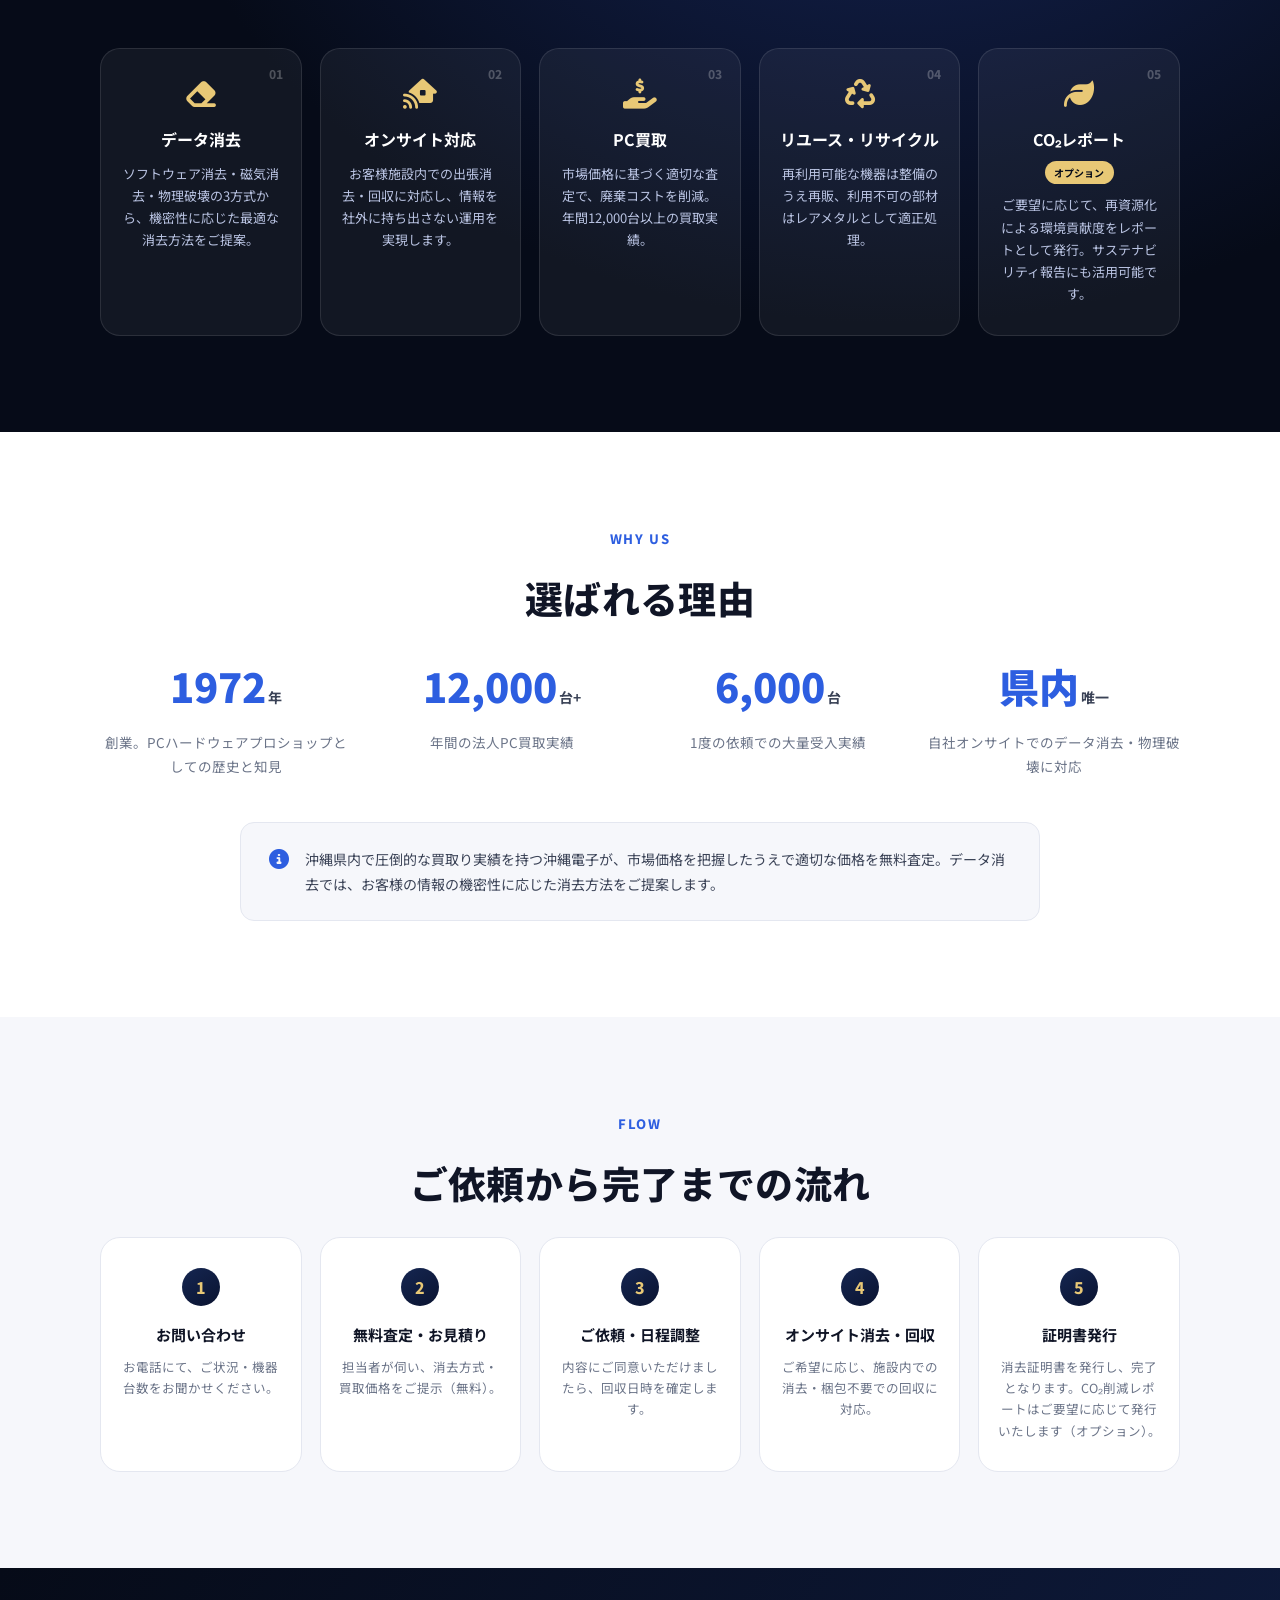
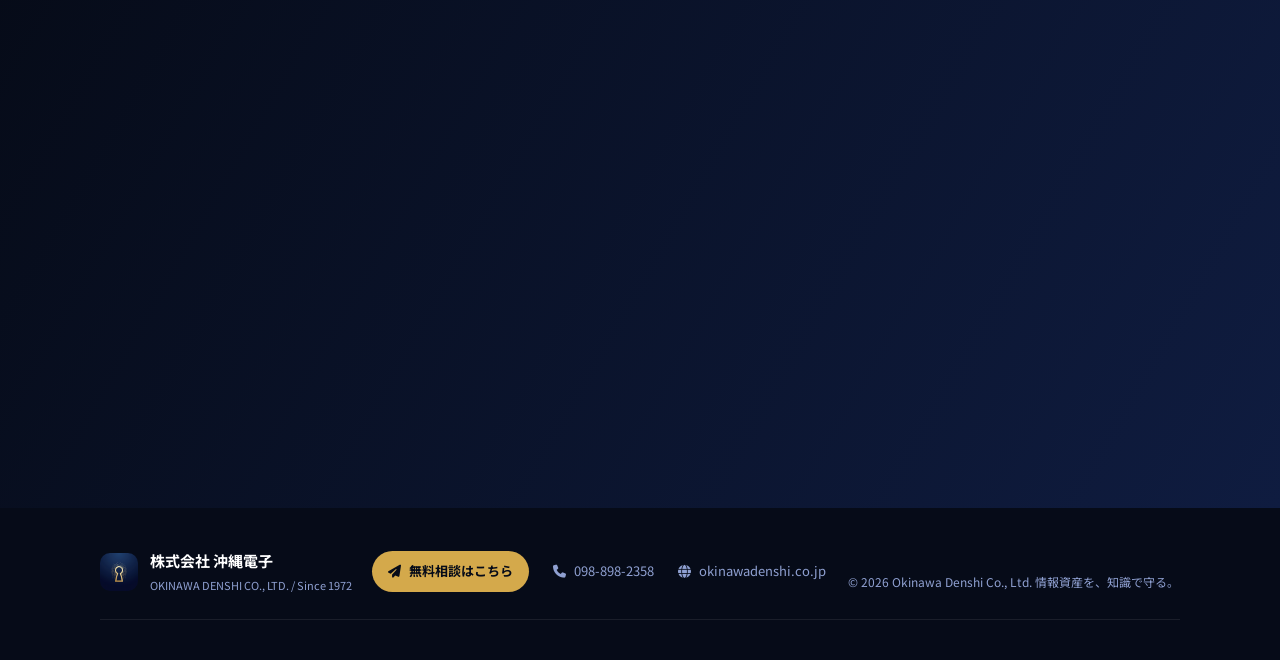
==== commit 8e6f38ec: "Add files via upload" ====
--- a/index.html
+++ b/index.html
@@ -1,765 +1,433 @@
 <!DOCTYPE html>
 <html lang="ja">
 <head>
-  <meta charset="UTF-8" />
-  <meta name="viewport" content="width=device-width, initial-scale=1.0" />
-  <title>データ消去機レンタル｜株式会社沖縄電子</title>
-  <style>
-    /* ===== RESET & BASE ===== */
-    *, *::before, *::after { box-sizing: border-box; margin: 0; padding: 0; }
-    html { scroll-behavior: smooth; }
-    body {
-      font-family: 'Hiragino Sans', 'Hiragino Kaku Gothic ProN', 'Noto Sans JP', 'Yu Gothic', sans-serif;
-      color: #1a1a2e;
-      background: #f8f9fb;
-      line-height: 1.7;
-      font-size: 16px;
-    }
-    img { max-width: 100%; display: block; }
-    a { color: inherit; text-decoration: none; }
-
-    /* ===== VARIABLES ===== */
-    :root {
-      --blue:    #1e6fdc;
-      --blue-d:  #1558b0;
-      --blue-l:  #e8f1fd;
-      --gray:    #6b7280;
-      --gray-l:  #f0f2f5;
-      --white:   #ffffff;
-      --border:  #dde3ec;
-      --shadow:  0 2px 16px rgba(30,111,220,.10);
-      --radius:  12px;
-      --max:     1100px;
-    }
-
-    /* ===== HEADER ===== */
-    header {
-      background: var(--white);
-      border-bottom: 1px solid var(--border);
-      position: sticky; top: 0; z-index: 100;
-      box-shadow: 0 1px 8px rgba(0,0,0,.06);
-    }
-    .header-inner {
-      max-width: var(--max);
-      margin: 0 auto;
-      padding: 0 24px;
-      height: 64px;
-      display: flex; align-items: center; justify-content: space-between;
-    }
-    .logo {
-      font-size: 1rem; font-weight: 700; color: var(--blue);
-      display: flex; align-items: center; gap: 12px;
-    }
-    .logo img {
-      height: 36px; width: auto;
-      object-fit: contain;
-    }
-    .logo-text {
-      font-size: .85rem; color: #374151; font-weight: 600;
-      border-left: 1px solid var(--border);
-      padding-left: 12px;
-      line-height: 1.3;
-    }
-    .logo-text span { display: block; font-size: .72rem; color: var(--gray); font-weight: 400; }
-    .header-cta {
-      background: var(--blue); color: white;
-      padding: 9px 22px; border-radius: 6px;
-      font-size: .85rem; font-weight: 700;
-      transition: background .2s;
-      white-space: nowrap;
-    }
-    .header-cta:hover { background: var(--blue-d); }
-
-    /* ===== HERO ===== */
-    .hero {
-      background: linear-gradient(135deg, #f0f4ff 0%, #e8f1fd 60%, #dbeafe 100%);
-      padding: 72px 24px 80px;
-      text-align: center;
-      position: relative;
-      overflow: hidden;
-    }
-    .hero::before {
-      content: '';
-      position: absolute; inset: 0;
-      background: url("data:image/svg+xml,%3Csvg width='60' height='60' viewBox='0 0 60 60' xmlns='http://www.w3.org/2000/svg'%3E%3Cg fill='none' fill-rule='evenodd'%3E%3Cg fill='%231e6fdc' fill-opacity='0.04'%3E%3Cpath d='M36 34v-4h-2v4h-4v2h4v4h2v-4h4v-2h-4zm0-30V0h-2v4h-4v2h4v4h2V6h4V4h-4zM6 34v-4H4v4H0v2h4v4h2v-4h4v-2H6zM6 4V0H4v4H0v2h4v4h2V6h4V4H6z'/%3E%3C/g%3E%3C/g%3E%3C/svg%3E") repeat;
-      pointer-events: none;
-    }
-    .hero-eyebrow {
-      display: inline-flex; align-items: center; gap: 8px;
-      background: var(--white); color: var(--blue);
-      border: 1px solid var(--blue); border-radius: 999px;
-      font-size: .8rem; font-weight: 700; padding: 5px 16px;
-      margin-bottom: 20px; letter-spacing: .08em;
-    }
-    .hero-eyebrow .dot {
-      width: 7px; height: 7px; background: var(--blue); border-radius: 50%;
-      animation: pulse 1.5s ease-in-out infinite;
-    }
-    @keyframes pulse {
-      0%, 100% { opacity: 1; transform: scale(1); }
-      50% { opacity: .5; transform: scale(1.3); }
-    }
-    .hero h1 {
-      font-size: clamp(1.65rem, 4vw, 2.6rem);
-      font-weight: 900;
-      line-height: 1.35;
-      letter-spacing: -.01em;
-      color: #0f1f40;
-      margin-bottom: 12px;
-    }
-    .hero h1 span { color: var(--blue); }
-    .hero-sub {
-      font-size: clamp(.9rem, 2vw, 1.1rem);
-      color: #4b5470;
-      max-width: 640px; margin: 0 auto 28px;
-    }
-    .hero-tags {
-      display: flex; flex-wrap: wrap; justify-content: center;
-      gap: 10px; margin-bottom: 36px;
-    }
-    .hero-tag {
-      background: var(--white);
-      border: 1px solid var(--border);
-      border-radius: 999px;
-      padding: 6px 18px;
-      font-size: .82rem; color: #374151; font-weight: 600;
-    }
-    .hero-buttons {
-      display: flex; flex-wrap: wrap; gap: 14px; justify-content: center;
-    }
-    .btn-primary {
-      background: var(--blue); color: white;
-      padding: 16px 36px; border-radius: 8px;
-      font-size: 1.05rem; font-weight: 800;
-      box-shadow: 0 4px 20px rgba(30,111,220,.35);
-      transition: all .2s;
-      display: inline-flex; align-items: center; gap: 8px;
-    }
-    .btn-primary:hover { background: var(--blue-d); transform: translateY(-2px); box-shadow: 0 6px 24px rgba(30,111,220,.4); }
-    .btn-secondary {
-      background: var(--white); color: var(--blue);
-      border: 2px solid var(--blue);
-      padding: 14px 30px; border-radius: 8px;
-      font-size: 1rem; font-weight: 700;
-      transition: all .2s;
-    }
-    .btn-secondary:hover { background: var(--blue-l); }
-
-    /* ===== SECTION COMMON ===== */
-    section { padding: 72px 24px; }
-    .section-inner { max-width: var(--max); margin: 0 auto; }
-    .section-label {
-      display: inline-block;
-      background: var(--blue-l); color: var(--blue);
-      font-size: .75rem; font-weight: 800; letter-spacing: .12em;
-      padding: 4px 14px; border-radius: 4px; margin-bottom: 14px;
-      text-transform: uppercase;
-    }
-    .section-title {
-      font-size: clamp(1.35rem, 3vw, 2rem);
-      font-weight: 900; line-height: 1.35;
-      color: #0f1f40;
-      margin-bottom: 12px;
-    }
-    .section-desc {
-      color: var(--gray);
-      max-width: 580px;
-      font-size: .95rem;
-      margin-bottom: 40px;
-    }
-
-    /* ===== WHY RENTAL ===== */
-    .why { background: var(--white); }
-    .why-grid {
-      display: grid;
-      grid-template-columns: repeat(auto-fit, minmax(230px, 1fr));
-      gap: 20px; margin-top: 40px;
-    }
-    .why-card {
-      background: var(--gray-l);
-      border-radius: var(--radius);
-      padding: 28px 24px;
-      border-left: 4px solid var(--blue);
-      transition: box-shadow .2s;
-    }
-    .why-card:hover { box-shadow: var(--shadow); }
-    .why-icon {
-      width: 44px; height: 44px;
-      background: var(--blue-l); border-radius: 10px;
-      display: flex; align-items: center; justify-content: center;
-      margin-bottom: 14px;
-      font-size: 1.4rem;
-    }
-    .why-card h3 { font-size: .95rem; font-weight: 800; margin-bottom: 8px; color: #0f1f40; }
-    .why-card p { font-size: .85rem; color: var(--gray); line-height: 1.65; }
-
-    /* ===== PRODUCTS ===== */
-    .products { background: #f8f9fb; }
-    .products-grid {
-      display: grid;
-      grid-template-columns: repeat(auto-fit, minmax(300px, 1fr));
-      gap: 28px; margin-top: 8px;
-    }
-    .product-card {
-      background: var(--white);
-      border-radius: 16px;
-      box-shadow: var(--shadow);
-      overflow: hidden;
-      transition: transform .2s, box-shadow .2s;
-    }
-    .product-card:hover { transform: translateY(-4px); box-shadow: 0 8px 32px rgba(30,111,220,.15); }
-    .product-header {
-      background: linear-gradient(120deg, var(--blue) 0%, #2563eb 100%);
-      color: white; padding: 24px 28px 20px;
-    }
-    .product-tag {
-      display: inline-block;
-      background: rgba(255,255,255,.25);
-      font-size: .7rem; font-weight: 800; padding: 3px 10px;
-      border-radius: 4px; letter-spacing: .08em; margin-bottom: 10px;
-    }
-    .product-header h3 { font-size: 1.25rem; font-weight: 900; margin-bottom: 4px; }
-    .product-header .product-model { font-size: .8rem; opacity: .85; }
-
-    /* ===== PRODUCT IMAGE ===== */
-    .product-img-wrap {
-      background: #f5f6f8;
-      border-bottom: 1px solid var(--border);
-      display: flex; align-items: center; justify-content: center;
-      overflow: hidden;
-      height: 240px;
-      position: relative;
-    }
-    .product-img-wrap img {
-      width: 100%; height: 100%;
-      object-fit: contain;
-      padding: 20px;
-      transition: transform .35s ease;
-    }
-    .product-card:hover .product-img-wrap img { transform: scale(1.05); }
-
-    /* JetEraser image tabs */
-    .img-tabs {
-      display: flex;
-      border-bottom: 1px solid var(--border);
-      background: white;
-    }
-    .img-tab-btn {
-      flex: 1; padding: 8px 0;
-      font-size: .78rem; font-weight: 700;
-      border: none; cursor: pointer;
-      transition: background .2s, color .2s;
-    }
-    .img-tab-btn.active  { background: var(--blue); color: white; }
-    .img-tab-btn.inactive{ background: #f0f2f5; color: #6b7280; }
-    .img-tab-btn.inactive:hover { background: var(--blue-l); color: var(--blue); }
-    .jet-img-panel {
-      display: none;
-      width: 100%; height: 220px;
-      align-items: center; justify-content: center;
-      background: #f5f6f8;
-    }
-    .jet-img-panel.show { display: flex; }
-    .jet-img-panel img {
-      max-width: 100%; max-height: 220px;
-      object-fit: contain; padding: 16px;
-      transition: transform .35s ease;
-    }
-    .product-card:hover .jet-img-panel.show img { transform: scale(1.05); }
-
-    .product-body { padding: 24px 28px; }
-    .price-row {
-      display: flex; align-items: baseline; gap: 8px;
-      margin-bottom: 16px;
-    }
-    .price-label { font-size: .78rem; color: var(--gray); }
-    .price-amount {
-      font-size: 1.5rem; font-weight: 900; color: var(--blue);
-    }
-    .price-unit { font-size: .8rem; color: var(--gray); }
-    .product-desc { font-size: .88rem; color: #374151; line-height: 1.7; margin-bottom: 18px; }
-    .feature-list { list-style: none; }
-    .feature-list li {
-      font-size: .82rem; color: #4b5563;
-      padding: 5px 0;
-      display: flex; align-items: flex-start; gap: 8px;
-    }
-    .feature-list li::before {
-      content: '✓';
-      color: var(--blue); font-weight: 800;
-      flex-shrink: 0; margin-top: 1px;
-    }
-    .product-note {
-      margin-top: 16px;
-      background: #fffbeb;
-      border: 1px solid #fde68a;
-      border-radius: 8px;
-      padding: 12px 14px;
-      font-size: .78rem; color: #78350f; line-height: 1.6;
-    }
-    .product-note::before { content: '⚠️ '; }
-
-    /* Sub-plans inside JetEraser */
-    .sub-plan {
-      background: var(--gray-l);
-      border-radius: 10px; padding: 16px 18px; margin-bottom: 14px;
-    }
-    .sub-plan-name { font-size: .85rem; font-weight: 800; margin-bottom: 4px; color: #0f1f40; }
-    .sub-plan-price { font-size: 1.2rem; font-weight: 900; color: var(--blue); }
-    .sub-plan-price span { font-size: .78rem; color: var(--gray); font-weight: 400; }
-
-    /* ===== PRICING ===== */
-    .pricing { background: var(--white); }
-    .pricing-box {
-      background: linear-gradient(135deg, #f0f4ff 0%, #e8f1fd 100%);
-      border: 1px solid var(--border);
-      border-radius: 16px;
-      padding: 40px;
-      max-width: 720px;
-    }
-    .qa-item { margin-bottom: 24px; }
-    .qa-q {
-      display: flex; align-items: flex-start; gap: 12px;
-      font-weight: 800; font-size: .95rem; margin-bottom: 8px; color: #0f1f40;
-    }
-    .qa-q-badge {
-      background: var(--blue); color: white;
-      width: 26px; height: 26px; border-radius: 6px;
-      display: flex; align-items: center; justify-content: center;
-      font-size: .78rem; font-weight: 900; flex-shrink: 0;
-    }
-    .qa-a {
-      display: flex; align-items: flex-start; gap: 12px;
-      font-size: .88rem; color: #4b5563; line-height: 1.7;
-    }
-    .qa-a-badge {
-      background: #e0f2fe; color: #0369a1;
-      width: 26px; height: 26px; border-radius: 6px;
-      display: flex; align-items: center; justify-content: center;
-      font-size: .78rem; font-weight: 900; flex-shrink: 0;
-    }
-
-    /* ===== FLOW ===== */
-    .flow { background: #f8f9fb; }
-    .flow-steps {
-      display: grid;
-      grid-template-columns: repeat(auto-fit, minmax(200px, 1fr));
-      gap: 0; margin-top: 40px;
-    }
-    .flow-step {
-      background: var(--white);
-      border: 1px solid var(--border);
-      border-radius: var(--radius);
-      padding: 28px 22px;
-      text-align: center;
-      margin: 8px;
-      transition: box-shadow .2s;
-    }
-    .flow-step:hover { box-shadow: var(--shadow); }
-    .flow-num {
-      width: 40px; height: 40px;
-      background: var(--blue); color: white;
-      border-radius: 50%; font-size: .9rem; font-weight: 900;
-      display: flex; align-items: center; justify-content: center;
-      margin: 0 auto 14px;
-    }
-    .flow-step h3 { font-size: .9rem; font-weight: 800; margin-bottom: 8px; color: #0f1f40; }
-    .flow-step p { font-size: .8rem; color: var(--gray); line-height: 1.65; }
-    .flow-note {
-      margin-top: 28px;
-      display: grid;
-      grid-template-columns: repeat(auto-fit, minmax(260px, 1fr));
-      gap: 16px;
-    }
-    .flow-note-item {
-      background: var(--white);
-      border: 1px solid var(--border);
-      border-radius: 10px;
-      padding: 18px 20px;
-      font-size: .83rem; color: #374151; line-height: 1.7;
-    }
-    .flow-note-item strong { color: var(--blue); display: block; margin-bottom: 4px; }
-
-    /* ===== TERMS ===== */
-    .terms-section { background: var(--white); }
-    .terms-box {
-      background: #fff8f0;
-      border: 1px solid #fed7aa;
-      border-radius: 12px;
-      padding: 28px 32px;
-      max-width: 680px;
-    }
-    .terms-box p { font-size: .88rem; color: #92400e; line-height: 1.75; }
-    .terms-box a { color: var(--blue); text-decoration: underline; }
-
-    /* ===== CTA BANNER ===== */
-    .cta-section {
-      background: linear-gradient(120deg, var(--blue) 0%, #2563eb 100%);
-      padding: 72px 24px;
-      text-align: center;
-      color: white;
-    }
-    .cta-section h2 {
-      font-size: clamp(1.3rem, 3vw, 1.9rem);
-      font-weight: 900; margin-bottom: 12px;
-    }
-    .cta-section p { font-size: .95rem; opacity: .9; margin-bottom: 32px; }
-    .btn-white {
-      background: white; color: var(--blue);
-      padding: 16px 40px; border-radius: 8px;
-      font-size: 1.05rem; font-weight: 800;
-      box-shadow: 0 4px 20px rgba(0,0,0,.2);
-      transition: all .2s; display: inline-block;
-    }
-    .btn-white:hover { transform: translateY(-2px); box-shadow: 0 6px 28px rgba(0,0,0,.25); }
-
-    /* ===== FOOTER ===== */
-    footer {
-      background: #0f1f40; color: #a0aec0;
-      padding: 36px 24px;
-      text-align: center; font-size: .82rem;
-    }
-    footer strong { color: white; }
-    footer p { margin-top: 8px; }
-
-    /* ===== RESPONSIVE ===== */
-    @media (max-width: 640px) {
-      section { padding: 52px 16px; }
-      .hero { padding: 52px 16px 60px; }
-      .btn-primary, .btn-secondary { width: 100%; text-align: center; justify-content: center; }
-      .header-inner { padding: 0 16px; }
-      .pricing-box { padding: 24px 20px; }
-    }
-  </style>
+<meta charset="UTF-8">
+<meta name="viewport" content="width=device-width, initial-scale=1.0">
+<title>情報資産を、知識で守る。｜データ消去とPC買取のワンストップソリューション｜株式会社沖縄電子</title>
+<meta name="description" content="データ消去・オンサイト対応・PC買取・リユースまでを一括支援（CO₂削減レポートはご要望に応じて発行）。沖縄県内企業で唯一、自社オンサイトでのデータ消去・物理破壊に対応する株式会社沖縄電子の情報資産保護ソリューション。">
+<link rel="preconnect" href="https://fonts.googleapis.com">
+<link rel="preconnect" href="https://fonts.gstatic.com" crossorigin>
+<link href="https://fonts.googleapis.com/css2?family=Noto+Sans+JP:wght@400;500;600;700;800;900&display=swap" rel="stylesheet">
+<link rel="stylesheet" href="https://cdn.jsdelivr.net/npm/@fortawesome/fontawesome-free@6.4.0/css/all.min.css">
+<link rel="stylesheet" href="css/style.css">
 </head>
 <body>
 
-<!-- ===== HEADER ===== -->
-<header>
+<!-- ==================== HEADER ==================== -->
+<header class="site-header" id="top">
   <div class="header-inner">
-    <div class="logo">
-      <img
-        src="https://lh3.googleusercontent.com/d/1Re87MDf7iHYemvPjQbytAR3i12zTN8Fn"
-        alt="株式会社沖縄電子"
-        onerror="this.style.display='none';this.nextElementSibling.style.display='flex';"
-      />
-      <span style="display:none;background:var(--blue);color:white;font-size:.65rem;padding:3px 8px;border-radius:4px;letter-spacing:.05em;">沖縄電子</span>
-      <div class="logo-text">
-        株式会社沖縄電子
-        <span>データ消去機レンタル</span>
-      </div>
-    </div>
-    <a href="https://www.notion.so/312447cbbba580228b93c1d65bb3cf6d?pvs=106"
-       target="_blank" rel="noopener" class="header-cta">
-      お見積り・ご相談
+    <a href="#top" class="brand">
+      <img src="images/logo-mark.png" alt="株式会社沖縄電子 ロゴマーク" class="brand-mark">
+      <span class="brand-text">
+        <span class="brand-name">株式会社 沖縄電子</span>
+        <span class="brand-en">OKINAWA DENSHI CO., LTD.</span>
+      </span>
+    </a>
+    <nav class="main-nav" aria-label="ページ内ナビゲーション">
+      <a href="#issues">お悩み</a>
+      <a href="#risk">注意点</a>
+      <a href="#case">事例</a>
+      <a href="#equipment">設備</a>
+      <a href="#solution">解決策</a>
+      <a href="#flow">流れ</a>
+    </nav>
+    <a href="https://strong-brigadeiros-2e9a5f.netlify.app/" target="_blank" rel="noopener" class="header-cta">
+      <i class="fa-solid fa-paper-plane"></i>
+      <span class="header-cta-text">
+        <span class="header-cta-label">無料相談・お見積り</span>
+        <span class="header-cta-num">今すぐ申し込む &raquo;</span>
+      </span>
     </a>
   </div>
 </header>
 
-<!-- ===== HERO ===== -->
-<section class="hero">
-  <div class="hero-eyebrow">
-    <span class="dot"></span>
-    株式会社沖縄電子のデータ消去機レンタル
+<main>
+
+  <!-- ==================== HERO ==================== -->
+  <section class="hero" id="hero">
+    <div class="hero-bg" aria-hidden="true">
+      <div class="hero-grid"></div>
+      <div class="hero-glow"></div>
+    </div>
+    <div class="hero-inner">
+      <h1 class="hero-title reveal">
+        情報資産を、<br class="sp-only"><span class="hero-title-accent">知識</span>で守る。
+      </h1>
+      <p class="hero-sub reveal">〜 データ消去とPC買取のワンストップソリューション 〜</p>
+      <ul class="hero-tags reveal" aria-label="対応サービス">
+        <li>DATA ERASURE</li>
+        <li>ON-SITE</li>
+        <li>PC BUYBACK</li>
+        <li>REUSE</li>
+        <li>CO₂ REPORT（任意）</li>
+      </ul>
+      <p class="hero-lead reveal">
+        使い終えたPC・サーバーの「確実な消去」「情報を外に出さない回収」「適正な再資源化」を、沖縄電子が実績と知識でワンストップに支援します。
+      </p>
+      <p class="hero-usp reveal"><i class="fa-solid fa-award"></i>沖縄県内企業で唯一、自社オンサイトでのデータ消去・物理破壊に対応</p>
+      <div class="hero-actions reveal">
+        <a href="https://strong-brigadeiros-2e9a5f.netlify.app/" target="_blank" rel="noopener" class="btn btn-primary btn-lg btn-pulse"><i class="fa-solid fa-paper-plane"></i>無料相談・お見積り依頼はこちら</a>
+      </div>
+      <p class="hero-alt-contact reveal">最短30秒で送信完了・匿名OK／お電話でのご相談も承っております（<a href="tel:0988982358">098-898-2358</a>）※受付後、担当者より折り返しご連絡いたします</p>
+    </div>
+  </section>
+
+  <!-- ==================== ISSUES ==================== -->
+  <section class="section issues" id="issues">
+    <div class="section-inner">
+      <p class="section-tag reveal">ISSUE</p>
+      <h2 class="section-title reveal">PCの入替・廃棄で、<br class="sp-only">お困りではありませんか？</h2>
+      <p class="section-lead reveal">現場の情シス・総務ご担当者様から、私たちが繰り返し伺うお悩みは、次の4点に集約されます。</p>
+
+      <div class="issue-grid">
+        <div class="issue-card reveal">
+          <div class="issue-icon"><i class="fa-solid fa-warehouse"></i></div>
+          <h3>倉庫に眠るPC</h3>
+          <p>使い終わった機器が山積みで、貴重な倉庫スペースを圧迫している。</p>
+        </div>
+        <div class="issue-card reveal">
+          <div class="issue-icon"><i class="fa-solid fa-shield-halved"></i></div>
+          <h3>説明責任の不安</h3>
+          <p>データ消去が確実だと、社内外の監査に対して説明できるか自信がない。</p>
+        </div>
+        <div class="issue-card reveal">
+          <div class="issue-icon"><i class="fa-solid fa-coins"></i></div>
+          <h3>コストの増大</h3>
+          <p>廃棄・処分に、想定以上の多額な費用がかかり続けている。</p>
+        </div>
+        <div class="issue-card reveal">
+          <div class="issue-icon"><i class="fa-solid fa-truck-ramp-box"></i></div>
+          <h3>持ち出しリスク</h3>
+          <p>情報を社外に持ち出すこと自体への抵抗があり、処理が止まっている。</p>
+        </div>
+      </div>
+
+      <p class="issue-conclusion reveal">そのお悩み、<span>沖縄電子がワンストップで解決します。</span></p>
+
+      <div class="cta-banner reveal">
+        <div class="cta-banner-text">
+          <h3>倉庫のPC、そのままにしていませんか？</h3>
+          <p>台数・状況をお伝えいただくだけで、消去方法とお見積りを無料でご案内します。</p>
+        </div>
+        <a href="https://strong-brigadeiros-2e9a5f.netlify.app/" target="_blank" rel="noopener" class="btn btn-primary">無料相談に申し込む<i class="fa-solid fa-arrow-right"></i></a>
+      </div>
+    </div>
+  </section>
+
+  <!-- ==================== RISK AWARENESS ==================== -->
+  <section class="section risk" id="risk">
+    <div class="section-inner">
+      <p class="section-tag alert reveal"><i class="fa-solid fa-circle-exclamation"></i> IMPORTANT</p>
+      <h2 class="section-title reveal">「廃棄業者に渡したから安心」<br class="sp-only">ではありません</h2>
+      <p class="section-lead reveal">初期化や物理破壊を「業者に任せた」だけで、本当に情報は復元不可能になっているでしょうか。委託先での作業実態が見えないまま処分すること自体が、新たなリスクになります。</p>
+
+      <div class="risk-grid">
+        <figure class="risk-figure reveal">
+          <img src="images/disposal-risk-diagram.png" alt="HDD・SSDは物理破壊だけで安心？廃棄PCから機密情報を漏らさないデータ消去・破壊の正しい手順を示す図解" loading="lazy">
+        </figure>
+        <div class="risk-points reveal">
+          <div class="risk-point">
+            <i class="fa-solid fa-triangle-exclamation"></i>
+            <div><strong>「初期化した」だけでは復元されるリスクが残る</strong><p>OSの初期化やフォーマットだけでは、専用ツールでデータが復元できてしまう場合があります。</p></div>
+          </div>
+          <div class="risk-point">
+            <i class="fa-solid fa-triangle-exclamation"></i>
+            <div><strong>「物理破壊した」だけでも復元されるリスクがある</strong><p>破壊が不十分な場合、破損したメディアからでも一部データが読み取られる可能性があります。</p></div>
+          </div>
+          <div class="risk-point">
+            <i class="fa-solid fa-triangle-exclamation"></i>
+            <div><strong>委託先に「渡した後」の作業が見えない</strong><p>社外の廃棄業者に引き渡した時点で、実際にいつ・どの方法で・誰が消去・破壊したのかを確認できないケースが多くあります。</p></div>
+          </div>
+          <div class="risk-point highlight">
+            <i class="fa-solid fa-shield-check"></i>
+            <div><strong>沖縄電子は「消去」と「破壊」を組み合わせ、その場で証跡を残します</strong><p>ソフトウェアによるデータ消去（論理消去）と物理破壊を組み合わせ、対象機器の確認から消去・破壊・証跡の作成・記録、廃棄・リサイクルまでを一括対応。より安全な情報管理を実現します。</p></div>
+          </div>
+        </div>
+      </div>
+    </div>
+  </section>
+
+  <!-- ==================== CASE STUDY ==================== -->
+  <section class="section case" id="case">
+    <div class="section-inner">
+      <p class="section-tag alert reveal"><i class="fa-solid fa-triangle-exclamation"></i> CASE STUDY</p>
+      <h2 class="section-title reveal">地元・沖縄で実際に起きた<br class="sp-only">個人情報流出事故</h2>
+      <p class="case-subtitle reveal">浦添市役所 業務用PC 83台盗難事件</p>
+      <p class="case-desc reveal">2026年5月29日発表 — 全市民相当の個人情報が漏えいの恐れ。ヘルプデスク委託会社の社員による内部犯行。</p>
+
+      <div class="stat-grid reveal">
+        <div class="stat-card">
+          <span class="stat-num">83<small>台</small></span>
+          <span class="stat-label">盗難台数</span>
+          <span class="stat-note">うち3台に個人情報を保存</span>
+        </div>
+        <div class="stat-card">
+          <span class="stat-num">115,526<small>人</small></span>
+          <span class="stat-label">漏えい対象人数</span>
+          <span class="stat-note">浦添市住民登録者のほぼ全員相当</span>
+        </div>
+        <div class="stat-card">
+          <span class="stat-num">23<small>項目</small></span>
+          <span class="stat-label">漏えい項目数</span>
+          <span class="stat-note">氏名・住所・本籍・国籍 等</span>
+        </div>
+        <div class="stat-card">
+          <span class="stat-num">約5<small>ヶ月</small></span>
+          <span class="stat-label">発覚まで</span>
+          <span class="stat-note">盗難発生から公表まで</span>
+        </div>
+      </div>
+
+      <blockquote class="case-quote reveal">
+        <i class="fa-solid fa-quote-left"></i>
+        <p>セキュリティ対策のルール自体は定めていたものの、機器の管理体制、データの消去方法等について、具体的な運用手順が定められていなかった状況のなかで、今回の盗難被害にあった</p>
+        <cite>出典：浦添市 公式発表（2026年5月29日、6月30日追記）／ ITmedia NEWS（2026年6月1日）</cite>
+      </blockquote>
+
+      <div class="prevent-box reveal">
+        <h3><i class="fa-solid fa-shield-check"></i> 沖縄電子ならこう防げます（対応イメージ）</h3>
+        <ul class="prevent-list">
+          <li>
+            <i class="fa-solid fa-house-lock"></i>
+            <div><strong>持ち出しゼロのオンサイト消去</strong><p>機器を社外に一切出さず、お客様施設内で回収から消去作業までを完結。移動中・保管中の盗難・持ち出しリスクを構造的に排除します。</p></div>
+          </li>
+          <li>
+            <i class="fa-solid fa-file-signature"></i>
+            <div><strong>運用手順の明文化と証明書発行</strong><p>消去方式・対象台数・作業担当者を記録し、「作業報告書」「消去証明書」を発行。監査・説明責任にそのまま活用できます。</p></div>
+          </li>
+          <li>
+            <i class="fa-solid fa-list-check"></i>
+            <div><strong>資産台帳との一元管理</strong><p>シリアル番号単位で入庫〜消去〜出庫までを追跡管理し、「何台預かって、何台消去したか」の抜け漏れを防止します。</p></div>
+          </li>
+          <li>
+            <i class="fa-solid fa-user-shield"></i>
+            <div><strong>複数名によるダブルチェック体制</strong><p>消去作業は複数名で実施・相互確認し、責任の所在と作業の実在性を明確化します。</p></div>
+          </li>
+        </ul>
+      </div>
+
+      <div class="cta-banner reveal">
+        <div class="cta-banner-text">
+          <h3>同じような事故を防ぐために。</h3>
+          <p>浦添市のケースのような盗難・持ち出しリスクを未然に防ぐ運用を、無料相談でご提案します。</p>
+        </div>
+        <a href="https://strong-brigadeiros-2e9a5f.netlify.app/" target="_blank" rel="noopener" class="btn btn-primary">今すぐ無料相談する<i class="fa-solid fa-arrow-right"></i></a>
+      </div>
+    </div>
+  </section>
+
+  <!-- ==================== EQUIPMENT ==================== -->
+  <section class="section equipment" id="equipment">
+    <div class="section-inner">
+      <p class="section-tag reveal">EQUIPMENT</p>
+      <h2 class="section-title reveal">沖縄電子で利用している<br class="sp-only">データ消去・物理破壊機器</h2>
+      <p class="section-lead reveal">機密情報を「復元できない状態」にし、安全に処理します。専用機器による消去・破壊を、社外に機器を持ち出さずオンサイトで対応可能です。</p>
+
+      <figure class="equipment-figure reveal">
+        <img src="images/equipment-diagram.png" alt="沖縄電子で利用しているデータ消去機JetEraser HDE-GT400/GT600とストレージパンチャーSTPN-30による物理破壊機器、対応メディア一例、データ消去・破壊の流れを示す図解" loading="lazy">
+      </figure>
+
+      <div class="equipment-grid">
+        <div class="equipment-card reveal">
+          <div class="equipment-head">
+            <i class="fa-solid fa-eraser"></i>
+            <div>
+              <h3>データ消去機｜JetEraser</h3>
+              <span>HDE-GT400 / HDE-GT600</span>
+            </div>
+          </div>
+          <p>ソフトウェアによる確実なデータ消去で、HDD・SSD・M.2 SSDなどの情報を復元不可能な状態にします。</p>
+          <ul class="equipment-list">
+            <li><i class="fa-solid fa-check"></i>NIST SP 800-88／DoD／NSAなど20種類以上の消去方式に対応</li>
+            <li><i class="fa-solid fa-check"></i>消去ログを記録・保存（改ざん防止機能付き）</li>
+            <li><i class="fa-solid fa-check"></i>消去証明書（PDF）を出力可能</li>
+            <li><i class="fa-solid fa-check"></i>M.2 SSDを含む各種SSDに対応</li>
+            <li><i class="fa-solid fa-check"></i>複数台を同時に処理可能</li>
+          </ul>
+        </div>
+        <div class="equipment-card reveal">
+          <div class="equipment-head">
+            <i class="fa-solid fa-hammer"></i>
+            <div>
+              <h3>物理破壊機｜ストレージパンチャー</h3>
+              <span>STPN-30</span>
+            </div>
+          </div>
+          <p>HDD・SSDなどの記憶媒体に物理的な穴を開け、データの復元を不可能にする物理破壊装置です。</p>
+          <ul class="equipment-list">
+            <li><i class="fa-solid fa-check"></i>強力なパンチ力で確実に破壊（最大加圧 約3トン）</li>
+            <li><i class="fa-solid fa-check"></i>HDD・SSD・光学ドライブなど各種記憶媒体に対応</li>
+            <li><i class="fa-solid fa-check"></i>安全設計で安心して使用可能</li>
+            <li><i class="fa-solid fa-check"></i>コンパクト設計で設置・移動が容易</li>
+            <li><i class="fa-solid fa-check"></i>破壊前後の記録・証跡管理にも対応</li>
+          </ul>
+        </div>
+      </div>
+
+      <div class="equipment-onsite reveal">
+        <i class="fa-solid fa-building-shield"></i>
+        <p>これらの専用機器を<strong>お客様施設内に持ち込み</strong>、機器を社外に持ち出さずにその場で消去・破壊・証跡管理まで一括対応。沖縄県内企業で唯一、オンサイトでのデータ消去・物理破壊に対応しています。</p>
+      </div>
+
+      <div class="cta-banner reveal">
+        <div class="cta-banner-text">
+          <h3>この設備での消去・破壊を、無料相談でご案内します。</h3>
+          <p>導入のご相談、オンサイト対応の可否など、まずはお気軽にお問い合わせください。</p>
+        </div>
+        <a href="https://strong-brigadeiros-2e9a5f.netlify.app/" target="_blank" rel="noopener" class="btn btn-primary">無料相談・お見積りを依頼<i class="fa-solid fa-arrow-right"></i></a>
+      </div>
+    </div>
+  </section>
+
+  <!-- ==================== SOLUTION ==================== -->
+  <section class="section solution" id="solution">
+    <div class="section-inner">
+      <p class="section-tag light reveal">SOLUTION</p>
+      <h2 class="section-title light reveal">情報資産を、知識で守る。<br class="sp-only">ワンストップソリューション</h2>
+      <p class="section-lead light reveal">お問い合わせから消去・回収・再資源化・報告まで、すべてを沖縄電子が一括対応します。</p>
+
+      <div class="solution-grid">
+        <div class="solution-card reveal">
+          <div class="solution-num">01</div>
+          <i class="fa-solid fa-eraser"></i>
+          <h3>データ消去</h3>
+          <p>ソフトウェア消去・磁気消去・物理破壊の3方式から、機密性に応じた最適な消去方法をご提案。</p>
+        </div>
+        <div class="solution-card reveal">
+          <div class="solution-num">02</div>
+          <i class="fa-solid fa-house-signal"></i>
+          <h3>オンサイト対応</h3>
+          <p>お客様施設内での出張消去・回収に対応し、情報を社外に持ち出さない運用を実現します。</p>
+        </div>
+        <div class="solution-card reveal">
+          <div class="solution-num">03</div>
+          <i class="fa-solid fa-hand-holding-dollar"></i>
+          <h3>PC買取</h3>
+          <p>市場価格に基づく適切な査定で、廃棄コストを削減。年間12,000台以上の買取実績。</p>
+        </div>
+        <div class="solution-card reveal">
+          <div class="solution-num">04</div>
+          <i class="fa-solid fa-recycle"></i>
+          <h3>リユース・リサイクル</h3>
+          <p>再利用可能な機器は整備のうえ再販、利用不可の部材はレアメタルとして適正処理。</p>
+        </div>
+        <div class="solution-card reveal">
+          <div class="solution-num">05</div>
+          <i class="fa-solid fa-leaf"></i>
+          <h3>CO₂レポート<span class="solution-tag-option">オプション</span></h3>
+          <p>ご要望に応じて、再資源化による環境貢献度をレポートとして発行。サステナビリティ報告にも活用可能です。</p>
+        </div>
+      </div>
+    </div>
+  </section>
+
+  <!-- ==================== TRUST ==================== -->
+  <section class="section trust" id="trust">
+    <div class="section-inner">
+      <p class="section-tag reveal">WHY US</p>
+      <h2 class="section-title reveal">選ばれる理由</h2>
+
+      <div class="trust-grid">
+        <div class="trust-item reveal">
+          <span class="trust-num">1972<small>年</small></span>
+          <p>創業。PCハードウェアプロショップとしての歴史と知見</p>
+        </div>
+        <div class="trust-item reveal">
+          <span class="trust-num">12,000<small>台+</small></span>
+          <p>年間の法人PC買取実績</p>
+        </div>
+        <div class="trust-item reveal">
+          <span class="trust-num">6,000<small>台</small></span>
+          <p>1度の依頼での大量受入実績</p>
+        </div>
+        <div class="trust-item reveal">
+          <span class="trust-num">県内<small>唯一</small></span>
+          <p>自社オンサイトでのデータ消去・物理破壊に対応</p>
+        </div>
+      </div>
+
+      <div class="trust-note reveal">
+        <i class="fa-solid fa-circle-info"></i>
+        <p>沖縄県内で圧倒的な買取り実績を持つ沖縄電子が、市場価格を把握したうえで適切な価格を無料査定。データ消去では、お客様の情報の機密性に応じた消去方法をご提案します。</p>
+      </div>
+    </div>
+  </section>
+
+  <!-- ==================== FLOW ==================== -->
+  <section class="section flow" id="flow">
+    <div class="section-inner">
+      <p class="section-tag reveal">FLOW</p>
+      <h2 class="section-title reveal">ご依頼から完了までの流れ</h2>
+
+      <div class="flow-steps">
+        <div class="flow-step reveal">
+          <span class="flow-step-num">1</span>
+          <h3>お問い合わせ</h3>
+          <p>お電話にて、ご状況・機器台数をお聞かせください。</p>
+        </div>
+        <div class="flow-step reveal">
+          <span class="flow-step-num">2</span>
+          <h3>無料査定・お見積り</h3>
+          <p>担当者が伺い、消去方式・買取価格をご提示（無料）。</p>
+        </div>
+        <div class="flow-step reveal">
+          <span class="flow-step-num">3</span>
+          <h3>ご依頼・日程調整</h3>
+          <p>内容にご同意いただけましたら、回収日時を確定します。</p>
+        </div>
+        <div class="flow-step reveal">
+          <span class="flow-step-num">4</span>
+          <h3>オンサイト消去・回収</h3>
+          <p>ご希望に応じ、施設内での消去・梱包不要での回収に対応。</p>
+        </div>
+        <div class="flow-step reveal">
+          <span class="flow-step-num">5</span>
+          <h3>証明書発行</h3>
+          <p>消去証明書を発行し、完了となります。CO₂削減レポートはご要望に応じて発行いたします（オプション）。</p>
+        </div>
+      </div>
+    </div>
+  </section>
+
+  <!-- ==================== CTA ==================== -->
+  <section class="section cta-final" id="contact">
+    <div class="section-inner cta-inner">
+      <h2 class="reveal">まずはお気軽にご相談ください。</h2>
+      <p class="reveal">倉庫のPC・サーバーの処分、データ消去の運用にお悩みでしたら、沖縄電子にお任せください。</p>
+      <div class="cta-actions reveal">
+        <a href="https://strong-brigadeiros-2e9a5f.netlify.app/" target="_blank" rel="noopener" class="btn btn-primary btn-lg btn-pulse"><i class="fa-solid fa-paper-plane"></i>無料相談・お見積り依頼はこちら</a>
+        <a href="https://okinawadenshi.co.jp" target="_blank" rel="noopener" class="btn btn-outline btn-lg">公式サイトはこちら<i class="fa-solid fa-arrow-up-right-from-square"></i></a>
+      </div>
+      <p class="cta-note reveal">受付時間：平日 9:00〜18:00　／　お電話でのご相談も承っております（<a href="tel:0988982358" class="cta-note-tel">098-898-2358</a>）※受付後、担当者より折り返しご連絡いたします</p>
+    </div>
+  </section>
+
+</main>
+
+<!-- ==================== FOOTER ==================== -->
+<footer class="site-footer">
+  <div class="footer-inner">
+    <div class="footer-brand">
+      <img src="images/logo-mark.png" alt="株式会社沖縄電子 ロゴマーク" class="brand-mark small">
+      <div>
+        <p class="footer-name">株式会社 沖縄電子</p>
+        <p class="footer-en">OKINAWA DENSHI CO., LTD. / Since 1972</p>
+      </div>
+    </div>
+    <div class="footer-links">
+      <a href="https://strong-brigadeiros-2e9a5f.netlify.app/" target="_blank" rel="noopener" class="footer-link-cta"><i class="fa-solid fa-paper-plane"></i> 無料相談はこちら</a>
+      <a href="tel:0988982358"><i class="fa-solid fa-phone"></i> 098-898-2358</a>
+      <a href="https://okinawadenshi.co.jp" target="_blank" rel="noopener"><i class="fa-solid fa-globe"></i> okinawadenshi.co.jp</a>
+    </div>
+    <p class="footer-copy">&copy; 2026 Okinawa Denshi Co., Ltd. 情報資産を、知識で守る。</p>
   </div>
-  <h1>
-    絶対に情報を外部へ漏らしたくない。<br />
-    だから <span>「社内で」</span> 完結させる。
-  </h1>
-  <p class="hero-sub">
-    記録媒体を社外に出さずに、確実なデータ消去／物理破壊が可能です。<br />
-    「回収業者に渡したくない」「社外に持ち出したくない」企業様へ。
-  </p>
-  <div class="hero-tags">
-    <span class="hero-tag">🔨 物理破壊（目で見て安心）</span>
-    <span class="hero-tag">📄 データ消去（証明書出力）</span>
-    <span class="hero-tag">📅 料金は1週間単位（税込）</span>
-    <span class="hero-tag">1日利用も可（同料金）</span>
-  </div>
-  <div class="hero-buttons">
-    <a href="https://www.notion.so/312447cbbba580228b93c1d65bb3cf6d?pvs=106"
-       target="_blank" rel="noopener" class="btn-primary">
-      📋 お見積り・ご相談はこちら
-    </a>
-    <a href="#products" class="btn-secondary">商品ラインナップを見る</a>
-  </div>
-</section>
-
-<!-- ===== WHY RENTAL ===== -->
-<section class="why">
-  <div class="section-inner">
-    <span class="section-label">Why Rental</span>
-    <h2 class="section-title">「代行ではなくレンタル」を選ぶ理由</h2>
-    <p class="section-desc">
-      通常はデータ消去代行へ依頼する方法もあります。<br />
-      それでもレンタルを選ぶ企業は、次のような方針を持っています。
-    </p>
-    <div class="why-grid">
-      <div class="why-card">
-        <div class="why-icon">🏢</div>
-        <h3>自社で厳密に管理したい</h3>
-        <p>PCや媒体を自社のルールで管理。第三者に委ねることなく、社内で完結させたい企業に最適です。</p>
-      </div>
-      <div class="why-card">
-        <div class="why-icon">🚫</div>
-        <h3>社外へ機器を出したくない</h3>
-        <p>搬出・輸送リスクをゼロに。機器が会社の外に出ることなく、消去・破壊プロセスを完了できます。</p>
-      </div>
-      <div class="why-card">
-        <div class="why-icon">📋</div>
-        <h3>監査・規程上、社内完結が必要</h3>
-        <p>内部監査や情報セキュリティ規程の要件として、社内での消去／破壊プロセスが求められる場合に対応。</p>
-      </div>
-      <div class="why-card">
-        <div class="why-icon">👁️</div>
-        <h3>立会い・履歴管理まで自社で</h3>
-        <p>立会い・保管・履歴管理まで含めて運用を自社で握りたい担当者のための選択肢です。</p>
-      </div>
-    </div>
-  </div>
-</section>
-
-<!-- ===== PRODUCTS ===== -->
-<section class="products" id="products">
-  <div class="section-inner">
-    <span class="section-label">Products</span>
-    <h2 class="section-title">商品ラインナップ</h2>
-    <p class="section-desc">用途に合わせて2種類からお選びいただけます。</p>
-
-    <div class="products-grid">
-
-      <!-- ① STPN-30 -->
-      <div class="product-card">
-        <div class="product-header">
-          <span class="product-tag">① 物理破壊装置</span>
-          <h3>ストレージパンチャー</h3>
-          <div class="product-model">STPN-30</div>
-        </div>
-        <div class="product-img-wrap">
-          <img
-            src="https://drive.google.com/uc?export=view&id=1lJ56-UA2ikhBtwX0lx0ef1Pe5LHvf1jJ"
-            alt="STPN-30"
-            loading="lazy"
-          />
-        </div>
-        <div class="product-body">
-          <div class="price-row">
-            <span class="price-label">1週間（税込）</span>
-            <span class="price-amount">¥66,000</span>
-          </div>
-          <p class="product-desc">
-            HDD/SSD等を物理破壊し、復旧不可能な状態にします。
-            破壊状態が目に見えるので安心です。
-          </p>
-          <ul class="feature-list">
-            <li>約8秒で1台を物理破壊</li>
-            <li>マウンタ付き対応で多種メディアに対応</li>
-            <li>工具不要の交換設計</li>
-            <li>最大12トンの破壊力</li>
-            <li>安全機能搭載</li>
-            <li>破壊確認が目視でできるため立会い証跡に最適</li>
-          </ul>
-          <div class="product-note">
-            破壊対象により破壊ツールが異なります。本体（STPN-30-N）だけでは利用できない場合があります。用途を事前にご相談ください。
-          </div>
-        </div>
-      </div>
-
-      <!-- ② JetEraser -->
-      <div class="product-card">
-        <div class="product-header">
-          <span class="product-tag">② データ消去装置</span>
-          <h3>JetEraser</h3>
-          <div class="product-model">HDE-GT400 / HDE-GT600</div>
-        </div>
-        <!-- タブ切り替え画像 -->
-        <div>
-          <div class="img-tabs">
-            <button class="img-tab-btn active"   id="tab-gt400" onclick="switchJetImg('gt400')">HDE-GT400（4枚同時）</button>
-            <button class="img-tab-btn inactive" id="tab-gt600" onclick="switchJetImg('gt600')">HDE-GT600（6枚同時）</button>
-          </div>
-          <div class="jet-img-panel show" id="panel-gt400">
-            <img
-              src="https://lh3.googleusercontent.com/d/1WNKB-bKmH9iSKDc1D4wvcAYYV6SSHY2C"
-              alt="JetEraser HDE-GT400"
-              loading="lazy"
-            />
-          </div>
-          <div class="jet-img-panel" id="panel-gt600">
-            <img
-              src="https://lh3.googleusercontent.com/d/18NWXrWhjrUBVS7UAgo5qAl-uXcudGdms"
-              alt="JetEraser HDE-GT600"
-              loading="lazy"
-            />
-          </div>
-        </div>
-        <div class="product-body">
-          <div class="sub-plan">
-            <div class="sub-plan-name">HDE-GT400（同時消去4枚）</div>
-            <div class="sub-plan-price">¥44,000 <span>/ 1週間（税込）</span></div>
-          </div>
-          <div class="sub-plan">
-            <div class="sub-plan-name">HDE-GT600（同時消去6枚）</div>
-            <div class="sub-plan-price">¥55,000 <span>/ 1週間（税込）</span></div>
-          </div>
-          <p class="product-desc">
-            M.2 SSDのデータ消去を、社内・現場で完結できるプロ向け消去装置。
-            タッチパネル操作で直感的に扱え、消去証明書（PDF）の出力にも対応。
-          </p>
-          <ul class="feature-list">
-            <li>4台または6台同時消去（機種で選択）</li>
-            <li>NVMe / SATA 混在OK</li>
-            <li>消去ライセンス不要（ランニングコスト低減）</li>
-            <li>NIST SP 800-88 / DoD / NSA など20種類以上の消去方式</li>
-            <li>ログ記録・USBへのTXT/CSV出力</li>
-            <li>PDF消去証明書の出力</li>
-            <li>ポートごと独立処理（効率的な入替え作業）</li>
-          </ul>
-        </div>
-      </div>
-
-    </div>
-  </div>
-</section>
-
-<!-- ===== PRICING ===== -->
-<section class="pricing" id="pricing">
-  <div class="section-inner">
-    <span class="section-label">Pricing</span>
-    <h2 class="section-title">料金体系</h2>
-    <p class="section-desc">よくある料金に関するご質問をまとめました。</p>
-    <div class="pricing-box">
-      <div class="qa-item">
-        <div class="qa-q">
-          <span class="qa-q-badge">Q</span>
-          料金は日割りですか？
-        </div>
-        <div class="qa-a">
-          <span class="qa-a-badge">A</span>
-          <span>
-            <strong>1週間単位</strong>での料金設定となります。延長はご相談ください。<br />
-            ※1日のみのレンタルも可能ですが、日割り計算はございません。
-            1日レンタルでも1週間と同料金となります。
-          </span>
-        </div>
-      </div>
-    </div>
-  </div>
-</section>
-
-<!-- ===== FLOW ===== -->
-<section class="flow" id="flow">
-  <div class="section-inner">
-    <span class="section-label">Flow</span>
-    <h2 class="section-title">貸出・配送・返却の流れ</h2>
-    <p class="section-desc">ご相談からご返却まで、スムーズにご利用いただけます。</p>
-    <div class="flow-steps">
-      <div class="flow-step">
-        <div class="flow-num">1</div>
-        <h3>お見積り・ご相談</h3>
-        <p>フォームよりお気軽にご相談ください。用途・台数・日程をお伝えください。</p>
-      </div>
-      <div class="flow-step">
-        <div class="flow-num">2</div>
-        <h3>お届け</h3>
-        <p>ご利用開始日の<strong>前日</strong>にお渡しします。スムーズに作業を開始できるよう配慮しています。</p>
-      </div>
-      <div class="flow-step">
-        <div class="flow-num">3</div>
-        <h3>ご利用</h3>
-        <p>社内・現場でデータ消去・物理破壊を実施。証明書やログを出力しておくと安心です。</p>
-      </div>
-      <div class="flow-step">
-        <div class="flow-num">4</div>
-        <h3>ご返却</h3>
-        <p>レンタル期間終了の<strong>翌日まで</strong>にご返却ください（例：1週間レンタル＝最終日翌日まで）。</p>
-      </div>
-    </div>
-    <div class="flow-note">
-      <div class="flow-note-item">
-        <strong>📦 配送について</strong>
-        基本は弊社スタッフによる配送（沖縄本島のみ）。<br />
-        沖縄本島外はヤマト運輸での配送となります（配送料はお客様負担）。<br />
-        配送可能時間：平日 9:00〜18:00（沖縄電子 営業日）
-      </div>
-      <div class="flow-note-item">
-        <strong>📅 お渡し日・土日祝について</strong>
-        ご利用開始日の前日にお渡しします。<br />
-        土日・祝日に重なる場合は要相談となります。お早めにご連絡ください。
-      </div>
-    </div>
-  </div>
-</section>
-
-<!-- ===== TERMS ===== -->
-<section class="terms-section">
-  <div class="section-inner">
-    <span class="section-label">Terms</span>
-    <h2 class="section-title">破損・紛失時の取り扱い</h2>
-    <div class="terms-box">
-      <p>破損・紛失時の修理費／弁償等の取り扱いは、下記の利用規約をご確認ください。</p>
-      <a href="https://platinum-kilogram-a34.notion.site/312447cbbba580f49928e93df401ec48?source=copy_link"
-         target="_blank" rel="noopener"
-         style="display:inline-flex;align-items:center;gap:8px;margin-top:16px;
-                background:#fff7ed;color:#c2410c;border:1.5px solid #fed7aa;
-                border-radius:8px;padding:11px 22px;font-size:.88rem;font-weight:700;
-                transition:background .2s,box-shadow .2s;text-decoration:none;"
-         onmouseover="this.style.background='#ffedd5';this.style.boxShadow='0 2px 10px rgba(194,65,12,.15)'"
-         onmouseout="this.style.background='#fff7ed';this.style.boxShadow='none'">
-        📄 利用規約を確認する
-        <svg width="14" height="14" viewBox="0 0 24 24" fill="none" stroke="currentColor" stroke-width="2.5" stroke-linecap="round" stroke-linejoin="round"><path d="M18 13v6a2 2 0 0 1-2 2H5a2 2 0 0 1-2-2V8a2 2 0 0 1 2-2h6"/><polyline points="15 3 21 3 21 9"/><line x1="10" y1="14" x2="21" y2="3"/></svg>
-      </a>
-    </div>
-  </div>
-</section>
-
-<!-- ===== CTA ===== -->
-<section class="cta-section" id="contact">
-  <div class="section-inner">
-    <h2>お見積り・ご相談はお気軽に</h2>
-    <p>
-      ご利用日程・台数・ご用途などをお知らせいただければ、<br />
-      迅速にご対応いたします。
-    </p>
-    <a href="https://www.notion.so/312447cbbba580228b93c1d65bb3cf6d?pvs=106"
-       target="_blank" rel="noopener" class="btn-white">
-      📋 お見積り・ご相談フォームはこちら
-    </a>
-  </div>
-</section>
-
-<!-- ===== FOOTER ===== -->
-<footer>
-  <img
-    src="https://lh3.googleusercontent.com/d/1Re87MDf7iHYemvPjQbytAR3i12zTN8Fn"
-    alt="株式会社沖縄電子"
-    style="height:40px;width:auto;object-fit:contain;margin:0 auto 12px;filter:brightness(0) invert(1);opacity:.85;"
-    onerror="this.style.display='none';"
-  />
-  <strong>株式会社沖縄電子</strong>
-  <p>データ消去機レンタルサービス</p>
-  <p style="margin-top:16px;font-size:.75rem;opacity:.7;">
-    © 2024 株式会社沖縄電子 All Rights Reserved.
-  </p>
 </footer>
 
-<script>
-  function switchJetImg(model) {
-    ['gt400', 'gt600'].forEach(function(m) {
-      var panel = document.getElementById('panel-' + m);
-      var tab   = document.getElementById('tab-'   + m);
-      if (m === model) {
-        panel.classList.add('show');
-        tab.classList.remove('inactive');
-        tab.classList.add('active');
-      } else {
-        panel.classList.remove('show');
-        tab.classList.remove('active');
-        tab.classList.add('inactive');
-      }
-    });
-  }
-</script>
-
+<a href="https://strong-brigadeiros-2e9a5f.netlify.app/" target="_blank" rel="noopener" class="sticky-cta" id="stickyCta">
+  <i class="fa-solid fa-paper-plane"></i>
+  <span>無料相談はこちら</span>
+</a>
+
+<script src="js/main.js"></script>
 </body>
 </html>
--- a/css/style.css
+++ b/css/style.css
@@ -0,0 +1,502 @@
+/* ==========================================================================
+   情報資産を、知識で守る。 - Proposal Landing Page
+   ========================================================================== */
+
+:root{
+  --navy-950:#060b18;
+  --navy-900:#0a1330;
+  --navy-800:#0f1c40;
+  --navy-700:#152651;
+  --navy-600:#1d3268;
+  --blue-500:#2d5ee0;
+  --blue-400:#4f7dff;
+  --gold-400:#d4a94b;
+  --gold-300:#e8c876;
+  --red-500:#d64545;
+  --ink-900:#101526;
+  --ink-700:#3a4256;
+  --ink-500:#6b7488;
+  --paper:#f6f7fb;
+  --white:#ffffff;
+  --line:#e4e7f0;
+  --shadow-lg:0 24px 60px -20px rgba(10,19,48,0.35);
+  --shadow-sm:0 10px 30px -12px rgba(10,19,48,0.18);
+  --radius-lg:20px;
+  --radius-md:14px;
+  --font: "Noto Sans JP", "Hiragino Sans", "Yu Gothic", sans-serif;
+}
+
+*{ box-sizing:border-box; }
+html{ scroll-behavior:smooth; }
+body{
+  margin:0;
+  font-family:var(--font);
+  color:var(--ink-900);
+  background:var(--paper);
+  line-height:1.75;
+  -webkit-font-smoothing:antialiased;
+}
+img{ max-width:100%; display:block; }
+a{ color:inherit; text-decoration:none; }
+.sp-only{ display:none; }
+
+/* ---------- Reveal animation ---------- */
+.reveal{
+  opacity:0;
+  transform:translateY(22px);
+  transition:opacity .7s cubic-bezier(.2,.7,.2,1), transform .7s cubic-bezier(.2,.7,.2,1);
+}
+.reveal.in-view{ opacity:1; transform:translateY(0); }
+
+/* ---------- Header ---------- */
+.site-header{
+  position:sticky; top:0; z-index:100;
+  background:rgba(10,19,48,0.92);
+  backdrop-filter:saturate(160%) blur(10px);
+  border-bottom:1px solid rgba(255,255,255,0.08);
+}
+.header-inner{
+  max-width:1180px; margin:0 auto;
+  display:flex; align-items:center; justify-content:space-between;
+  padding:12px 24px;
+}
+.brand{ display:flex; align-items:center; gap:12px; }
+.brand-mark{
+  width:42px; height:42px; border-radius:10px;
+  object-fit:cover;
+  flex-shrink:0;
+}
+.brand-mark.small{ width:38px; height:38px; }
+.brand-text{ display:flex; flex-direction:column; line-height:1.25; }
+.brand-name{ color:#fff; font-weight:700; font-size:15px; letter-spacing:.02em; }
+.brand-en{ color:#8fa0d1; font-size:11px; letter-spacing:.04em; }
+
+.main-nav{ display:flex; gap:28px; }
+.main-nav a{
+  color:#c7d1ee; font-size:14px; font-weight:500;
+  position:relative; padding:4px 0;
+  transition:color .2s;
+}
+.main-nav a:hover{ color:#fff; }
+
+.header-cta{
+  display:flex; align-items:center; gap:10px;
+  background:var(--gold-400); color:var(--navy-950);
+  padding:9px 18px; border-radius:999px; font-weight:700;
+  transition:transform .2s, box-shadow .2s;
+  flex-shrink:0;
+}
+.header-cta:hover{ transform:translateY(-1px); box-shadow:0 8px 20px -6px rgba(212,169,75,0.6); }
+.header-cta i{ font-size:16px; }
+.header-cta-text{ display:flex; flex-direction:column; line-height:1.15; }
+.header-cta-label{ font-size:10px; font-weight:600; }
+.header-cta-num{ font-size:14px; font-weight:800; letter-spacing:.01em; }
+
+/* ---------- Buttons ---------- */
+.btn{
+  display:inline-flex; align-items:center; justify-content:center; gap:10px;
+  padding:15px 28px; border-radius:999px; font-weight:700; font-size:15px;
+  transition:transform .2s, box-shadow .2s, background .2s, color .2s;
+  border:2px solid transparent; cursor:pointer;
+}
+.btn-primary{
+  background:linear-gradient(120deg,var(--gold-300),var(--gold-400));
+  color:var(--navy-950);
+  box-shadow:0 14px 30px -10px rgba(212,169,75,0.55);
+}
+.btn-primary:hover{ transform:translateY(-2px); box-shadow:0 18px 34px -10px rgba(212,169,75,0.65); }
+.btn-ghost{
+  background:transparent; color:#fff; border-color:rgba(255,255,255,0.35);
+}
+.btn-ghost:hover{ border-color:#fff; background:rgba(255,255,255,0.08); }
+.btn-outline{
+  background:transparent; color:var(--navy-900); border-color:var(--navy-900);
+}
+.btn-outline:hover{ background:var(--navy-900); color:#fff; }
+.btn-lg{ padding:18px 34px; font-size:16px; }
+
+/* Pulse attention CTA */
+.btn-pulse{ position:relative; animation:btnPulse 2.4s ease-in-out infinite; }
+@keyframes btnPulse{
+  0%,100%{ box-shadow:0 14px 30px -10px rgba(212,169,75,0.55); }
+  50%{ box-shadow:0 14px 34px -6px rgba(212,169,75,0.85), 0 0 0 6px rgba(212,169,75,0.12); }
+}
+@media (prefers-reduced-motion: reduce){
+  .btn-pulse{ animation:none; }
+}
+
+/* ---------- Hero ---------- */
+.hero{
+  position:relative; overflow:hidden;
+  background:radial-gradient(ellipse at 30% -10%, #16265a 0%, var(--navy-900) 45%, var(--navy-950) 100%);
+  color:#fff;
+  padding:120px 24px 100px;
+}
+.hero-bg{ position:absolute; inset:0; z-index:0; }
+.hero-grid{
+  position:absolute; inset:0;
+  background-image:
+    linear-gradient(rgba(255,255,255,0.05) 1px, transparent 1px),
+    linear-gradient(90deg, rgba(255,255,255,0.05) 1px, transparent 1px);
+  background-size:48px 48px;
+  mask-image:linear-gradient(to bottom, rgba(0,0,0,0.9), transparent 80%);
+}
+.hero-glow{
+  position:absolute; top:-200px; right:-160px; width:600px; height:600px;
+  background:radial-gradient(circle, rgba(79,125,255,0.35), transparent 70%);
+  filter:blur(10px);
+}
+.hero-inner{ position:relative; z-index:1; max-width:920px; margin:0 auto; text-align:center; }
+.hero-eyebrow{
+  display:inline-block; font-size:13px; letter-spacing:.06em;
+  color:var(--gold-300); font-weight:600; margin:0 0 22px;
+  border:1px solid rgba(212,169,75,0.4); padding:7px 18px; border-radius:999px;
+  background:rgba(212,169,75,0.08);
+}
+.hero-title{
+  font-size:clamp(38px,6vw,64px); font-weight:900; letter-spacing:.02em;
+  margin:0 0 18px; line-height:1.35;
+}
+.hero-title-accent{
+  background:linear-gradient(120deg,var(--gold-300),#fff2cf);
+  -webkit-background-clip:text; background-clip:text; color:transparent;
+}
+.hero-sub{ font-size:clamp(15px,2.4vw,20px); color:#c7d1ee; margin:0 0 30px; font-weight:500; }
+.hero-tags{
+  display:flex; flex-wrap:wrap; justify-content:center; gap:10px;
+  list-style:none; padding:0; margin:0 0 30px;
+}
+.hero-tags li{
+  font-size:12px; letter-spacing:.05em; font-weight:700;
+  color:#9db1e8; border:1px solid rgba(157,177,232,0.35);
+  padding:6px 14px; border-radius:999px;
+}
+.hero-lead{ font-size:16px; color:#dbe2f7; max-width:680px; margin:0 auto 24px; }
+.hero-usp{
+  display:inline-flex; align-items:center; gap:10px; font-size:14px; font-weight:700;
+  color:var(--navy-950); background:linear-gradient(120deg,var(--gold-300),var(--gold-400));
+  padding:10px 22px; border-radius:999px; margin:0 0 40px;
+}
+.hero-usp i{ font-size:15px; }
+.hero-actions{ display:flex; gap:16px; justify-content:center; flex-wrap:wrap; margin-bottom:16px; }
+.hero-alt-contact{ font-size:13px; color:#9db1e8; }
+.hero-alt-contact a{ color:var(--gold-300); font-weight:700; text-decoration:underline; }
+
+/* ---------- Section common ---------- */
+.section{ padding:96px 24px; }
+.section-inner{ max-width:1080px; margin:0 auto; }
+.section-tag{
+  font-size:13px; font-weight:800; letter-spacing:.12em; color:var(--blue-500);
+  text-align:center; margin:0 0 14px;
+}
+.section-tag.alert{ color:var(--red-500); }
+.section-tag.light{ color:var(--gold-300); }
+.section-title{
+  font-size:clamp(26px,4vw,38px); font-weight:800; text-align:center;
+  margin:0 0 20px; letter-spacing:.01em; color:var(--ink-900);
+}
+.section-title.light{ color:#fff; }
+.section-lead{
+  text-align:center; color:var(--ink-500); font-size:16px;
+  max-width:640px; margin:0 auto 56px;
+}
+.section-lead.light{ color:#c7d1ee; }
+
+/* ---------- Issues ---------- */
+.issues{ background:var(--white); }
+.issue-grid{
+  display:grid; grid-template-columns:repeat(4,1fr); gap:24px; margin-bottom:48px;
+}
+.issue-card{
+  background:var(--paper); border:1px solid var(--line);
+  border-radius:var(--radius-lg); padding:32px 24px; text-align:center;
+  transition:transform .25s, box-shadow .25s;
+}
+.issue-card:hover{ transform:translateY(-6px); box-shadow:var(--shadow-sm); }
+.issue-icon{
+  width:64px; height:64px; border-radius:50%; margin:0 auto 18px;
+  display:flex; align-items:center; justify-content:center;
+  background:linear-gradient(145deg,var(--navy-700),var(--navy-900));
+  color:var(--gold-300); font-size:24px;
+}
+.issue-card h3{ font-size:17px; margin:0 0 10px; color:var(--ink-900); }
+.issue-card p{ font-size:14px; color:var(--ink-500); margin:0; }
+.issue-conclusion{
+  text-align:center; font-size:clamp(19px,2.6vw,26px); font-weight:700; color:var(--ink-900);
+}
+.issue-conclusion span{ color:var(--blue-500); }
+
+/* ---------- Risk Awareness ---------- */
+.risk{ background:var(--white); }
+.risk-grid{
+  display:grid; grid-template-columns:1.1fr 1fr; gap:36px; align-items:start;
+}
+.risk-figure{
+  margin:0; border-radius:var(--radius-lg); overflow:hidden; box-shadow:var(--shadow-lg);
+}
+.risk-figure img{ width:100%; height:auto; }
+.risk-points{ display:flex; flex-direction:column; gap:18px; }
+.risk-point{
+  display:flex; gap:16px; align-items:flex-start; background:var(--paper);
+  border:1px solid var(--line); border-radius:var(--radius-md); padding:20px 22px;
+}
+.risk-point i{
+  flex-shrink:0; width:38px; height:38px; border-radius:10px;
+  display:flex; align-items:center; justify-content:center; font-size:16px;
+  background:rgba(214,69,69,0.1); color:var(--red-500);
+}
+.risk-point strong{ display:block; font-size:14.5px; margin-bottom:6px; color:var(--ink-900); }
+.risk-point p{ font-size:13.5px; color:var(--ink-500); margin:0; line-height:1.7; }
+.risk-point.highlight{
+  background:var(--navy-900); border-color:var(--navy-900);
+}
+.risk-point.highlight i{ background:rgba(212,169,75,0.15); color:var(--gold-300); }
+.risk-point.highlight strong{ color:var(--gold-300); }
+.risk-point.highlight p{ color:#c7d1ee; }
+
+/* ---------- Equipment ---------- */
+.equipment{ background:var(--paper); }
+.equipment-figure{
+  margin:0 0 48px; border-radius:var(--radius-lg); overflow:hidden; box-shadow:var(--shadow-lg);
+}
+.equipment-figure img{ width:100%; height:auto; }
+.equipment-grid{
+  display:grid; grid-template-columns:1fr 1fr; gap:24px; margin-bottom:28px;
+}
+.equipment-card{
+  background:#fff; border:1px solid var(--line); border-radius:var(--radius-lg);
+  padding:32px; box-shadow:var(--shadow-sm);
+}
+.equipment-head{ display:flex; gap:16px; align-items:center; margin-bottom:16px; }
+.equipment-head i{
+  flex-shrink:0; width:52px; height:52px; border-radius:12px;
+  display:flex; align-items:center; justify-content:center; font-size:22px;
+  background:linear-gradient(145deg,var(--navy-700),var(--navy-900)); color:var(--gold-300);
+}
+.equipment-head h3{ font-size:17px; margin:0 0 4px; color:var(--ink-900); }
+.equipment-head span{ font-size:13px; color:var(--ink-500); font-weight:600; }
+.equipment-card > p{ font-size:14px; color:var(--ink-700); margin:0 0 18px; }
+.equipment-list{ list-style:none; margin:0; padding:0; display:flex; flex-direction:column; gap:10px; }
+.equipment-list li{ display:flex; gap:10px; align-items:flex-start; font-size:13.5px; color:var(--ink-700); line-height:1.6; }
+.equipment-list i{ color:var(--blue-500); margin-top:3px; flex-shrink:0; }
+.equipment-onsite{
+  display:flex; gap:16px; align-items:flex-start; background:var(--navy-900);
+  border-radius:var(--radius-md); padding:26px 28px; color:#fff;
+}
+.equipment-onsite i{ color:var(--gold-300); font-size:22px; margin-top:2px; flex-shrink:0; }
+.equipment-onsite p{ font-size:14.5px; color:#dbe2f7; margin:0; line-height:1.8; }
+.equipment-onsite strong{ color:var(--gold-300); }
+
+/* ---------- Case Study ---------- */
+.case{ background:linear-gradient(180deg,#fff5f5,#fdf7f7); }
+.case-subtitle{
+  text-align:center; font-size:clamp(20px,3vw,26px); font-weight:800; color:var(--navy-900);
+  margin:0 0 10px;
+}
+.case-desc{ text-align:center; color:var(--ink-500); font-size:14px; margin:0 0 40px; }
+
+.stat-grid{
+  display:grid; grid-template-columns:repeat(4,1fr); gap:20px; margin-bottom:44px;
+}
+.stat-card{
+  background:#fff; border:1px solid #f3d9d9; border-radius:var(--radius-lg);
+  padding:28px 16px; text-align:center; box-shadow:var(--shadow-sm);
+}
+.stat-num{
+  display:block; font-size:clamp(26px,4vw,34px); font-weight:900; color:var(--red-500);
+  margin-bottom:8px;
+}
+.stat-num small{ font-size:14px; font-weight:700; margin-left:2px; }
+.stat-label{ display:block; font-size:14px; font-weight:700; color:var(--ink-900); margin-bottom:6px; }
+.stat-note{ display:block; font-size:12px; color:var(--ink-500); }
+
+.case-quote{
+  max-width:760px; margin:0 auto 48px; padding:32px 36px;
+  background:#fff; border-left:4px solid var(--red-500);
+  border-radius:var(--radius-md); box-shadow:var(--shadow-sm);
+}
+.case-quote i{ color:#f0b8b8; font-size:22px; margin-bottom:10px; display:block; }
+.case-quote p{ font-size:15px; color:var(--ink-700); margin:0 0 14px; line-height:1.9; }
+.case-quote cite{ font-size:12px; color:var(--ink-500); }
+
+.prevent-box{
+  background:var(--navy-900); border-radius:var(--radius-lg); padding:40px;
+  color:#fff;
+}
+.prevent-box h3{
+  font-size:19px; text-align:center; margin:0 0 28px; color:var(--gold-300);
+  display:flex; align-items:center; justify-content:center; gap:10px;
+}
+.prevent-list{ list-style:none; margin:0; padding:0; display:grid; grid-template-columns:repeat(2,1fr); gap:22px; }
+.prevent-list li{ display:flex; gap:16px; align-items:flex-start; }
+.prevent-list i{
+  flex-shrink:0; width:42px; height:42px; border-radius:10px;
+  background:rgba(212,169,75,0.15); color:var(--gold-300);
+  display:flex; align-items:center; justify-content:center; font-size:17px;
+}
+.prevent-list strong{ display:block; font-size:15px; margin-bottom:6px; color:#fff; }
+.prevent-list p{ font-size:13.5px; color:#b9c3e2; margin:0; line-height:1.75; }
+
+/* ---------- Solution ---------- */
+.solution{
+  background:radial-gradient(ellipse at 70% 0%, #16265a 0%, var(--navy-950) 60%);
+  color:#fff;
+}
+.solution-grid{
+  display:grid; grid-template-columns:repeat(5,1fr); gap:18px;
+}
+.solution-card{
+  background:rgba(255,255,255,0.05); border:1px solid rgba(255,255,255,0.1);
+  border-radius:var(--radius-lg); padding:30px 20px; text-align:center;
+  position:relative; transition:transform .25s, background .25s;
+}
+.solution-card:hover{ transform:translateY(-6px); background:rgba(255,255,255,0.09); }
+.solution-num{
+  position:absolute; top:14px; right:18px; font-size:12px; font-weight:800; color:rgba(255,255,255,0.25);
+}
+.solution-card i{ font-size:30px; color:var(--gold-300); margin-bottom:16px; }
+.solution-card h3{ font-size:16px; margin:0 0 10px; display:flex; align-items:center; justify-content:center; gap:8px; flex-wrap:wrap; }
+.solution-card p{ font-size:13px; color:#b9c3e2; margin:0; line-height:1.7; }
+.solution-tag-option{
+  font-size:10px; font-weight:700; color:var(--navy-950);
+  background:var(--gold-300); padding:3px 9px; border-radius:999px;
+  letter-spacing:.02em;
+}
+
+/* ---------- Trust ---------- */
+.trust{ background:var(--white); }
+.trust-grid{
+  display:grid; grid-template-columns:repeat(4,1fr); gap:24px; margin-bottom:44px;
+}
+.trust-item{ text-align:center; }
+.trust-num{
+  display:block; font-size:clamp(30px,4vw,40px); font-weight:900; color:var(--blue-500);
+  margin-bottom:10px;
+}
+.trust-num small{ font-size:14px; font-weight:700; margin-left:2px; color:var(--ink-700); }
+.trust-item p{ font-size:13.5px; color:var(--ink-500); margin:0; }
+.trust-note{
+  display:flex; gap:16px; align-items:flex-start; max-width:800px; margin:0 auto;
+  background:var(--paper); border:1px solid var(--line); border-radius:var(--radius-md);
+  padding:24px 28px;
+}
+.trust-note i{ color:var(--blue-500); font-size:20px; margin-top:2px; }
+.trust-note p{ font-size:14px; color:var(--ink-700); margin:0; }
+
+/* ---------- Flow ---------- */
+.flow{ background:var(--paper); }
+.flow-steps{
+  display:grid; grid-template-columns:repeat(5,1fr); gap:18px;
+  position:relative;
+}
+.flow-step{
+  background:#fff; border:1px solid var(--line); border-radius:var(--radius-lg);
+  padding:30px 18px; text-align:center; position:relative;
+}
+.flow-step-num{
+  display:flex; align-items:center; justify-content:center;
+  width:38px; height:38px; border-radius:50%; margin:0 auto 16px;
+  background:linear-gradient(145deg,var(--navy-700),var(--navy-900)); color:var(--gold-300);
+  font-weight:800; font-size:16px;
+}
+.flow-step h3{ font-size:15px; margin:0 0 8px; color:var(--ink-900); }
+.flow-step p{ font-size:12.5px; color:var(--ink-500); margin:0; line-height:1.7; }
+
+/* ---------- CTA final ---------- */
+.cta-final{
+  background:linear-gradient(120deg,var(--navy-950),var(--navy-800));
+  color:#fff; text-align:center;
+}
+.cta-inner h2{ font-size:clamp(24px,3.6vw,34px); margin:0 0 16px; font-weight:800; }
+.cta-inner p{ font-size:15.5px; color:#c7d1ee; max-width:640px; margin:0 auto 36px; }
+.cta-actions{ display:flex; gap:18px; justify-content:center; flex-wrap:wrap; margin-bottom:24px; }
+.cta-final .btn-outline{ color:#fff; border-color:rgba(255,255,255,0.5); }
+.cta-final .btn-outline:hover{ background:#fff; color:var(--navy-900); }
+.cta-note{ font-size:13px; color:#8fa0d1; }
+
+/* ---------- Inline CTA Banner (repeated conversion points) ---------- */
+.cta-banner{
+  margin-top:48px;
+  display:flex; align-items:center; justify-content:space-between; gap:24px;
+  background:linear-gradient(120deg,var(--navy-900),var(--navy-800));
+  border-radius:var(--radius-lg); padding:30px 36px;
+  box-shadow:var(--shadow-lg);
+}
+.cta-banner-text h3{ color:#fff; font-size:18px; margin:0 0 8px; }
+.cta-banner-text p{ color:#c7d1ee; font-size:13.5px; margin:0; }
+.cta-banner .btn{ flex-shrink:0; white-space:nowrap; }
+
+/* ---------- Sticky floating CTA ---------- */
+.sticky-cta{
+  position:fixed; right:24px; bottom:24px; z-index:200;
+  display:flex; align-items:center; gap:10px;
+  background:linear-gradient(120deg,var(--gold-300),var(--gold-400));
+  color:var(--navy-950); font-weight:800; font-size:14px;
+  padding:16px 22px; border-radius:999px;
+  box-shadow:0 16px 34px -8px rgba(212,169,75,0.65);
+  animation:btnPulse 2.4s ease-in-out infinite;
+  transition:transform .2s;
+}
+.sticky-cta:hover{ transform:translateY(-2px) scale(1.03); }
+.sticky-cta i{ font-size:16px; }
+@media (prefers-reduced-motion: reduce){
+  .sticky-cta{ animation:none; }
+}
+
+/* ---------- Footer ---------- */
+.site-footer{ background:var(--navy-950); color:#8fa0d1; padding:40px 24px; }
+.footer-inner{
+  max-width:1080px; margin:0 auto; display:flex; align-items:center; justify-content:space-between;
+  flex-wrap:wrap; gap:20px; padding-bottom:24px; border-bottom:1px solid rgba(255,255,255,0.08);
+}
+.footer-brand{ display:flex; align-items:center; gap:12px; }
+.footer-name{ color:#fff; font-weight:700; font-size:15px; margin:0; }
+.footer-en{ font-size:11px; margin:2px 0 0; }
+.footer-links{ display:flex; gap:24px; flex-wrap:wrap; align-items:center; }
+.footer-links a{ font-size:13px; display:flex; align-items:center; gap:8px; transition:color .2s; }
+.footer-links a:hover{ color:#fff; }
+.footer-link-cta{
+  background:var(--gold-400); color:var(--navy-950) !important; font-weight:700;
+  padding:9px 16px; border-radius:999px;
+}
+.footer-link-cta:hover{ color:var(--navy-950) !important; opacity:.9; }
+.footer-copy{ text-align:center; font-size:12px; margin:20px auto 0; max-width:1080px; }
+.cta-note-tel{ color:var(--gold-300); font-weight:700; text-decoration:underline; }
+
+/* ==========================================================================
+   Responsive
+   ========================================================================== */
+@media (max-width: 1024px){
+  .issue-grid{ grid-template-columns:repeat(2,1fr); }
+  .stat-grid{ grid-template-columns:repeat(2,1fr); }
+  .solution-grid{ grid-template-columns:repeat(3,1fr); }
+  .trust-grid{ grid-template-columns:repeat(2,1fr); }
+  .flow-steps{ grid-template-columns:repeat(3,1fr); }
+  .prevent-list{ grid-template-columns:1fr; }
+  .risk-grid{ grid-template-columns:1fr; }
+  .equipment-grid{ grid-template-columns:1fr; }
+}
+
+@media (max-width: 720px){
+  .sp-only{ display:inline; }
+  .main-nav{ display:none; }
+  .header-cta-text{ display:none; }
+  .header-cta{ padding:10px 14px; }
+  .hero{ padding:88px 20px 64px; }
+  .section{ padding:64px 20px; }
+  .issue-grid{ grid-template-columns:1fr; }
+  .stat-grid{ grid-template-columns:repeat(2,1fr); }
+  .solution-grid{ grid-template-columns:1fr 1fr; }
+  .trust-grid{ grid-template-columns:1fr 1fr; }
+  .flow-steps{ grid-template-columns:1fr; }
+  .prevent-box{ padding:28px 22px; }
+  .cta-actions{ flex-direction:column; align-items:stretch; }
+  .footer-inner{ flex-direction:column; align-items:flex-start; }
+  .equipment-card{ padding:24px; }
+  .equipment-onsite{ flex-direction:column; }
+  .hero-usp{ text-align:center; }
+  .cta-banner{ flex-direction:column; text-align:center; padding:26px 22px; }
+  .sticky-cta{ right:14px; bottom:14px; padding:14px 18px; font-size:13px; }
+  .sticky-cta span{ display:none; }
+  .sticky-cta i{ font-size:20px; }
+}
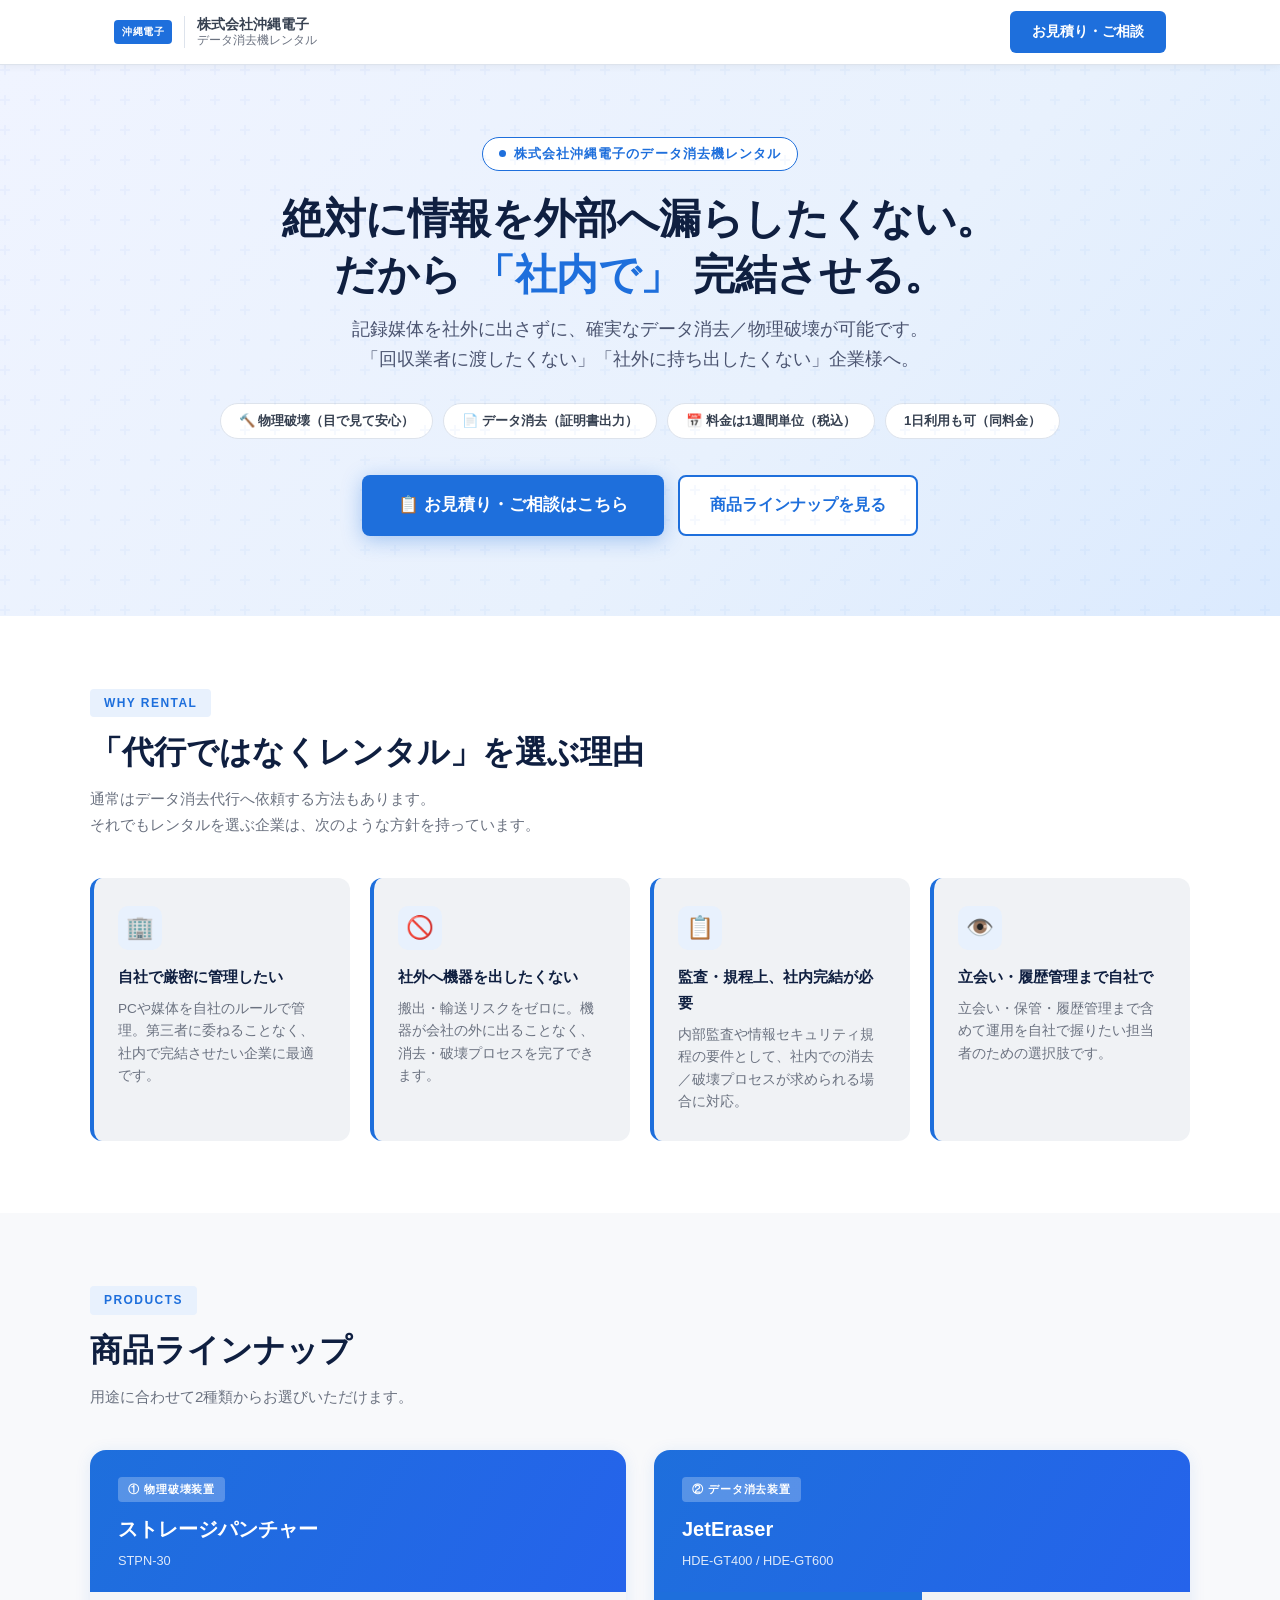
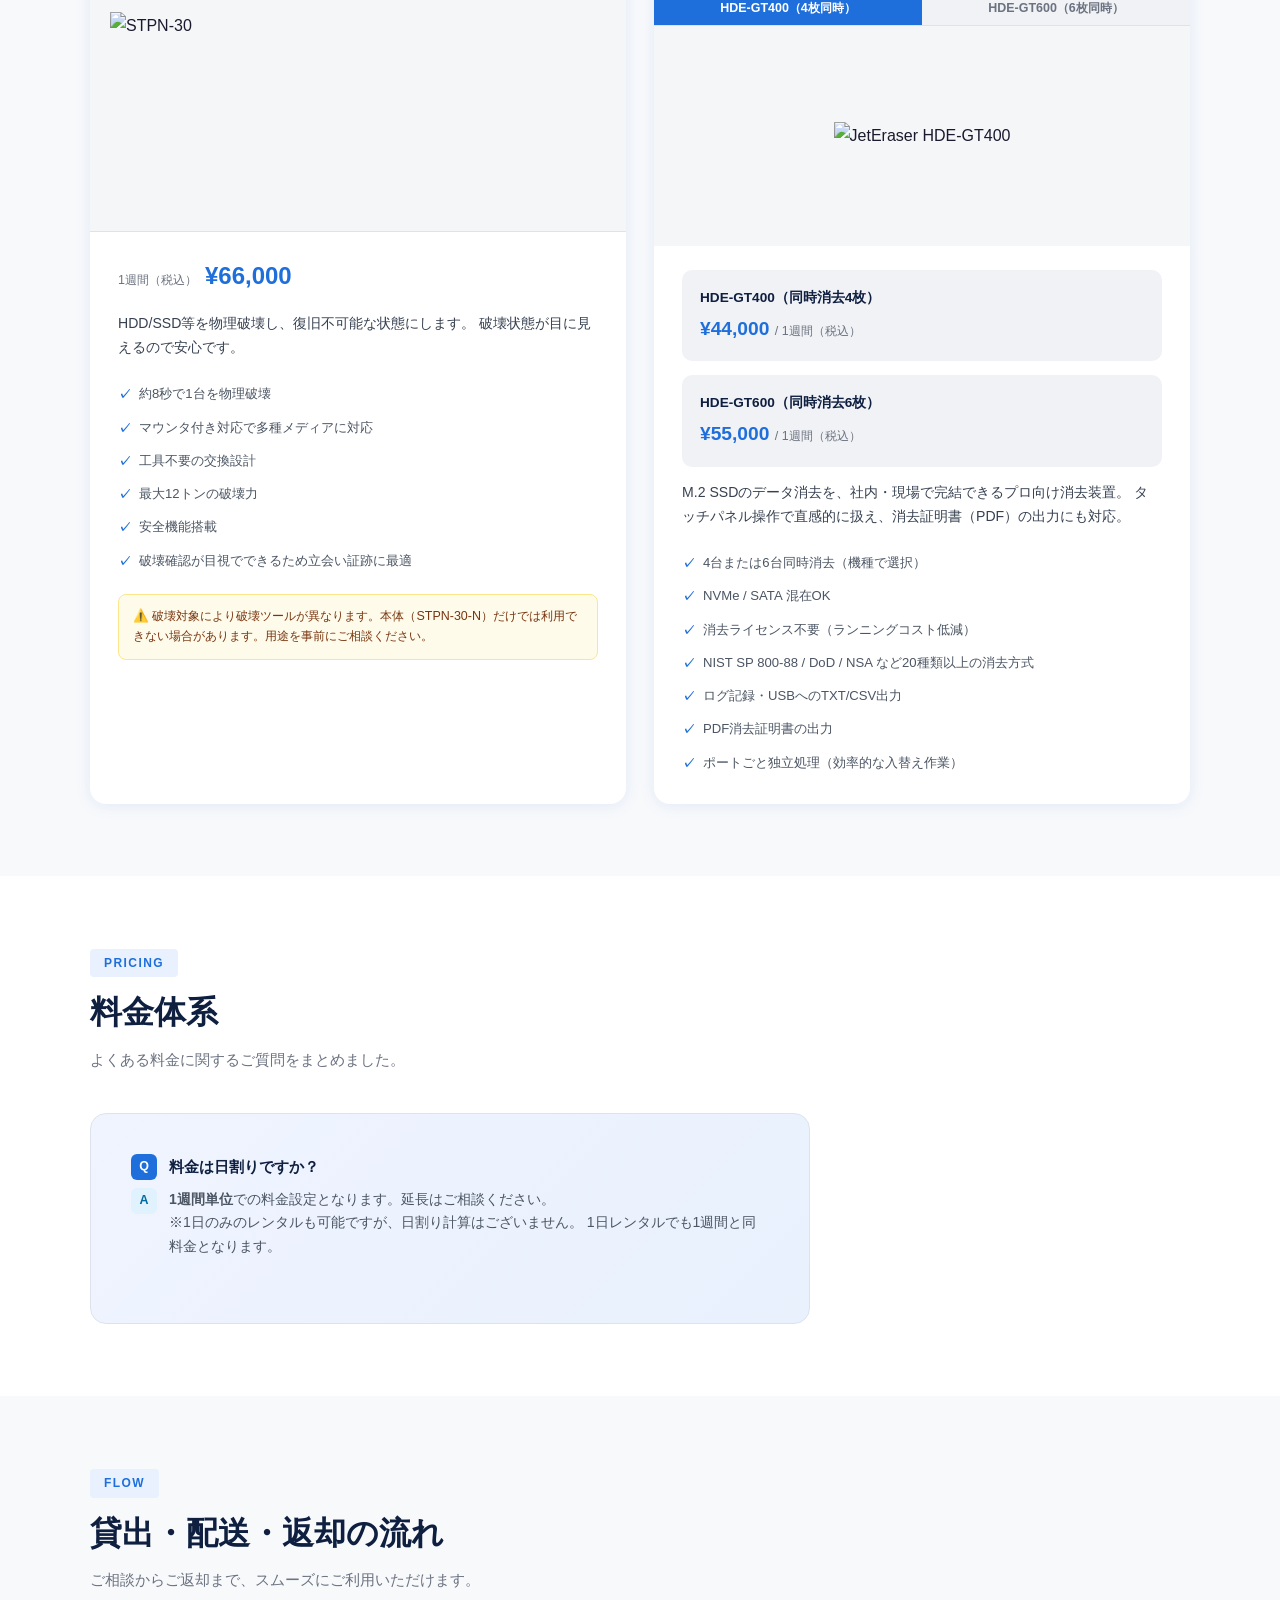
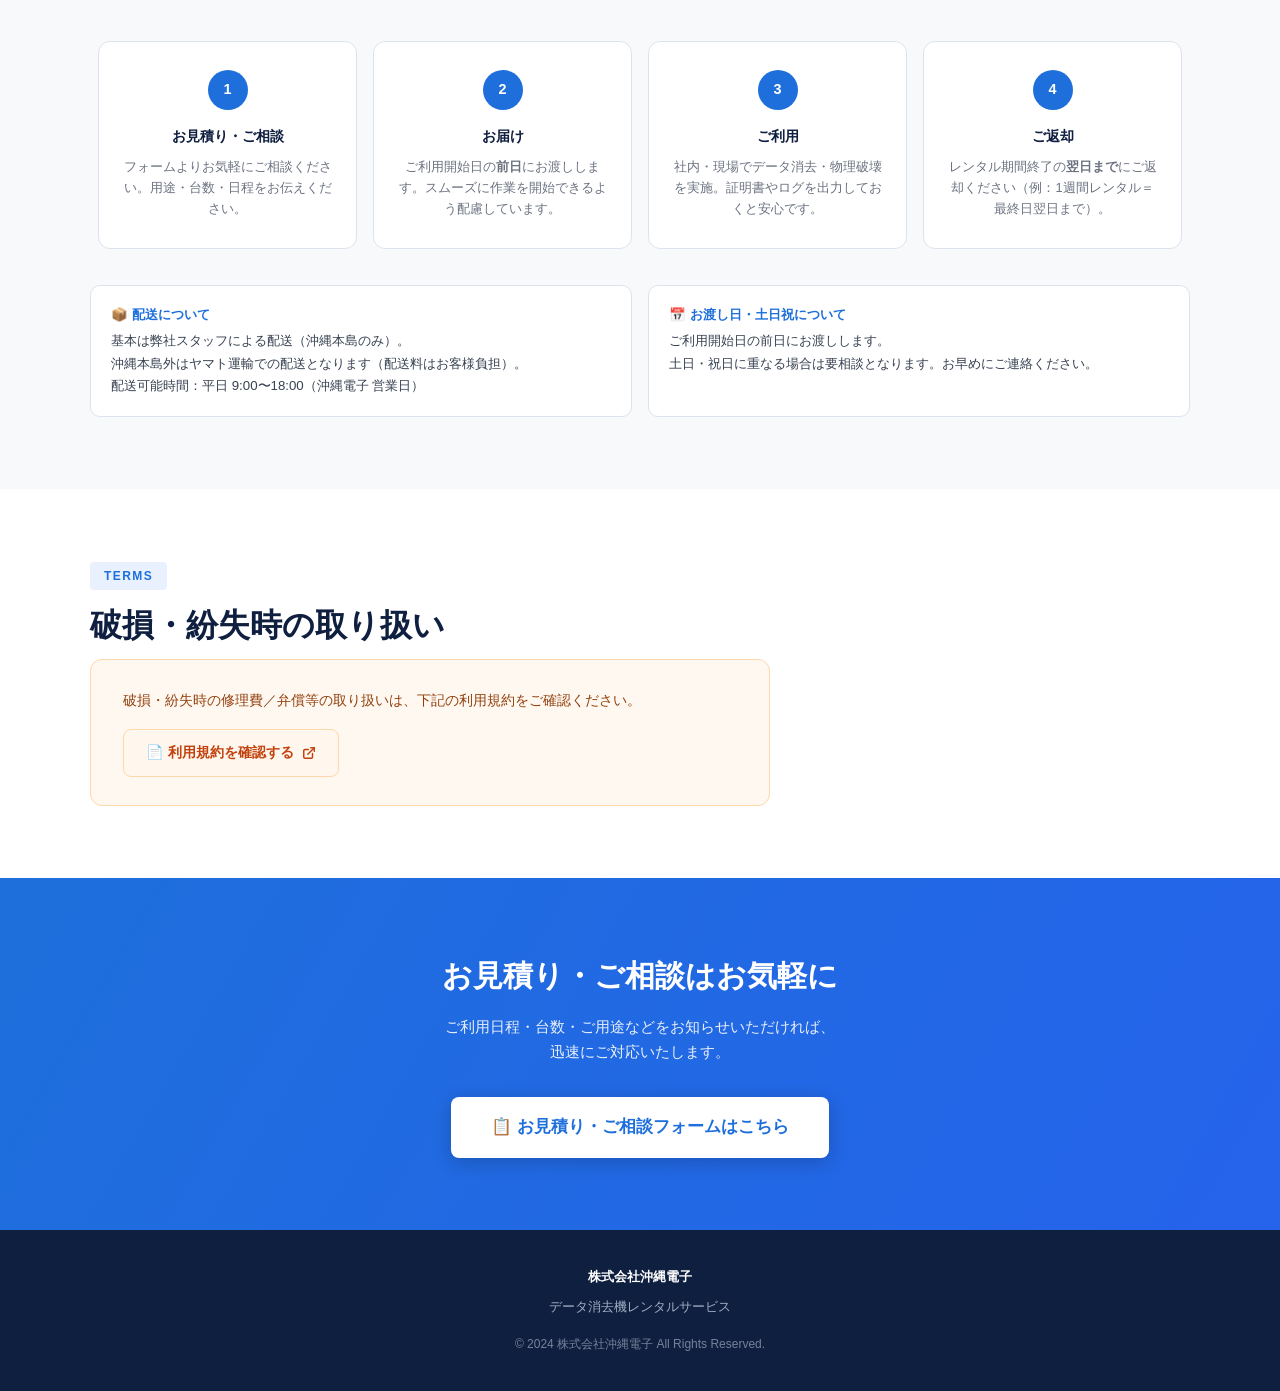
==== commit b9e13778: "Update index.html" ====
--- a/index.html
+++ b/index.html
@@ -1,433 +1,766 @@
 <!DOCTYPE html>
 <html lang="ja">
 <head>
-<meta charset="UTF-8">
-<meta name="viewport" content="width=device-width, initial-scale=1.0">
-<title>情報資産を、知識で守る。｜データ消去とPC買取のワンストップソリューション｜株式会社沖縄電子</title>
-<meta name="description" content="データ消去・オンサイト対応・PC買取・リユースまでを一括支援（CO₂削減レポートはご要望に応じて発行）。沖縄県内企業で唯一、自社オンサイトでのデータ消去・物理破壊に対応する株式会社沖縄電子の情報資産保護ソリューション。">
-<link rel="preconnect" href="https://fonts.googleapis.com">
-<link rel="preconnect" href="https://fonts.gstatic.com" crossorigin>
-<link href="https://fonts.googleapis.com/css2?family=Noto+Sans+JP:wght@400;500;600;700;800;900&display=swap" rel="stylesheet">
-<link rel="stylesheet" href="https://cdn.jsdelivr.net/npm/@fortawesome/fontawesome-free@6.4.0/css/all.min.css">
-<link rel="stylesheet" href="css/style.css">
+  <meta charset="UTF-8" />
+  <meta name="viewport" content="width=device-width, initial-scale=1.0" />
+  <title>データ消去機レンタル｜株式会社沖縄電子</title>
+  <style>
+    /* ===== RESET & BASE ===== */
+    *, *::before, *::after { box-sizing: border-box; margin: 0; padding: 0; }
+    html { scroll-behavior: smooth; }
+    body {
+      font-family: 'Hiragino Sans', 'Hiragino Kaku Gothic ProN', 'Noto Sans JP', 'Yu Gothic', sans-serif;
+      color: #1a1a2e;
+      background: #f8f9fb;
+      line-height: 1.7;
+      font-size: 16px;
+    }
+    img { max-width: 100%; display: block; }
+    a { color: inherit; text-decoration: none; }
+
+    /* ===== VARIABLES ===== */
+    :root {
+      --blue:    #1e6fdc;
+      --blue-d:  #1558b0;
+      --blue-l:  #e8f1fd;
+      --gray:    #6b7280;
+      --gray-l:  #f0f2f5;
+      --white:   #ffffff;
+      --border:  #dde3ec;
+      --shadow:  0 2px 16px rgba(30,111,220,.10);
+      --radius:  12px;
+      --max:     1100px;
+    }
+
+    /* ===== HEADER ===== */
+    header {
+      background: var(--white);
+      border-bottom: 1px solid var(--border);
+      position: sticky; top: 0; z-index: 100;
+      box-shadow: 0 1px 8px rgba(0,0,0,.06);
+    }
+    .header-inner {
+      max-width: var(--max);
+      margin: 0 auto;
+      padding: 0 24px;
+      height: 64px;
+      display: flex; align-items: center; justify-content: space-between;
+    }
+    .logo {
+      font-size: 1rem; font-weight: 700; color: var(--blue);
+      display: flex; align-items: center; gap: 12px;
+    }
+    .logo img {
+      height: 36px; width: auto;
+      object-fit: contain;
+    }
+    .logo-text {
+      font-size: .85rem; color: #374151; font-weight: 600;
+      border-left: 1px solid var(--border);
+      padding-left: 12px;
+      line-height: 1.3;
+    }
+    .logo-text span { display: block; font-size: .72rem; color: var(--gray); font-weight: 400; }
+    .header-cta {
+      background: var(--blue); color: white;
+      padding: 9px 22px; border-radius: 6px;
+      font-size: .85rem; font-weight: 700;
+      transition: background .2s;
+      white-space: nowrap;
+    }
+    .header-cta:hover { background: var(--blue-d); }
+
+    /* ===== HERO ===== */
+    .hero {
+      background: linear-gradient(135deg, #f0f4ff 0%, #e8f1fd 60%, #dbeafe 100%);
+      padding: 72px 24px 80px;
+      text-align: center;
+      position: relative;
+      overflow: hidden;
+    }
+    .hero::before {
+      content: '';
+      position: absolute; inset: 0;
+      background: url("data:image/svg+xml,%3Csvg width='60' height='60' viewBox='0 0 60 60' xmlns='http://www.w3.org/2000/svg'%3E%3Cg fill='none' fill-rule='evenodd'%3E%3Cg fill='%231e6fdc' fill-opacity='0.04'%3E%3Cpath d='M36 34v-4h-2v4h-4v2h4v4h2v-4h4v-2h-4zm0-30V0h-2v4h-4v2h4v4h2V6h4V4h-4zM6 34v-4H4v4H0v2h4v4h2v-4h4v-2H6zM6 4V0H4v4H0v2h4v4h2V6h4V4H6z'/%3E%3C/g%3E%3C/g%3E%3C/svg%3E") repeat;
+      pointer-events: none;
+    }
+    .hero-eyebrow {
+      display: inline-flex; align-items: center; gap: 8px;
+      background: var(--white); color: var(--blue);
+      border: 1px solid var(--blue); border-radius: 999px;
+      font-size: .8rem; font-weight: 700; padding: 5px 16px;
+      margin-bottom: 20px; letter-spacing: .08em;
+    }
+    .hero-eyebrow .dot {
+      width: 7px; height: 7px; background: var(--blue); border-radius: 50%;
+      animation: pulse 1.5s ease-in-out infinite;
+    }
+    @keyframes pulse {
+      0%, 100% { opacity: 1; transform: scale(1); }
+      50% { opacity: .5; transform: scale(1.3); }
+    }
+    .hero h1 {
+      font-size: clamp(1.65rem, 4vw, 2.6rem);
+      font-weight: 900;
+      line-height: 1.35;
+      letter-spacing: -.01em;
+      color: #0f1f40;
+      margin-bottom: 12px;
+    }
+    .hero h1 span { color: var(--blue); }
+    .hero-sub {
+      font-size: clamp(.9rem, 2vw, 1.1rem);
+      color: #4b5470;
+      max-width: 640px; margin: 0 auto 28px;
+    }
+    .hero-tags {
+      display: flex; flex-wrap: wrap; justify-content: center;
+      gap: 10px; margin-bottom: 36px;
+    }
+    .hero-tag {
+      background: var(--white);
+      border: 1px solid var(--border);
+      border-radius: 999px;
+      padding: 6px 18px;
+      font-size: .82rem; color: #374151; font-weight: 600;
+    }
+    .hero-buttons {
+      display: flex; flex-wrap: wrap; gap: 14px; justify-content: center;
+    }
+    .btn-primary {
+      background: var(--blue); color: white;
+      padding: 16px 36px; border-radius: 8px;
+      font-size: 1.05rem; font-weight: 800;
+      box-shadow: 0 4px 20px rgba(30,111,220,.35);
+      transition: all .2s;
+      display: inline-flex; align-items: center; gap: 8px;
+    }
+    .btn-primary:hover { background: var(--blue-d); transform: translateY(-2px); box-shadow: 0 6px 24px rgba(30,111,220,.4); }
+    .btn-secondary {
+      background: var(--white); color: var(--blue);
+      border: 2px solid var(--blue);
+      padding: 14px 30px; border-radius: 8px;
+      font-size: 1rem; font-weight: 700;
+      transition: all .2s;
+    }
+    .btn-secondary:hover { background: var(--blue-l); }
+
+    /* ===== SECTION COMMON ===== */
+    section { padding: 72px 24px; }
+    .section-inner { max-width: var(--max); margin: 0 auto; }
+    .section-label {
+      display: inline-block;
+      background: var(--blue-l); color: var(--blue);
+      font-size: .75rem; font-weight: 800; letter-spacing: .12em;
+      padding: 4px 14px; border-radius: 4px; margin-bottom: 14px;
+      text-transform: uppercase;
+    }
+    .section-title {
+      font-size: clamp(1.35rem, 3vw, 2rem);
+      font-weight: 900; line-height: 1.35;
+      color: #0f1f40;
+      margin-bottom: 12px;
+    }
+    .section-desc {
+      color: var(--gray);
+      max-width: 580px;
+      font-size: .95rem;
+      margin-bottom: 40px;
+    }
+
+    /* ===== WHY RENTAL ===== */
+    .why { background: var(--white); }
+    .why-grid {
+      display: grid;
+      grid-template-columns: repeat(auto-fit, minmax(230px, 1fr));
+      gap: 20px; margin-top: 40px;
+    }
+    .why-card {
+      background: var(--gray-l);
+      border-radius: var(--radius);
+      padding: 28px 24px;
+      border-left: 4px solid var(--blue);
+      transition: box-shadow .2s;
+    }
+    .why-card:hover { box-shadow: var(--shadow); }
+    .why-icon {
+      width: 44px; height: 44px;
+      background: var(--blue-l); border-radius: 10px;
+      display: flex; align-items: center; justify-content: center;
+      margin-bottom: 14px;
+      font-size: 1.4rem;
+    }
+    .why-card h3 { font-size: .95rem; font-weight: 800; margin-bottom: 8px; color: #0f1f40; }
+    .why-card p { font-size: .85rem; color: var(--gray); line-height: 1.65; }
+
+    /* ===== PRODUCTS ===== */
+    .products { background: #f8f9fb; }
+    .products-grid {
+      display: grid;
+      grid-template-columns: repeat(auto-fit, minmax(300px, 1fr));
+      gap: 28px; margin-top: 8px;
+    }
+    .product-card {
+      background: var(--white);
+      border-radius: 16px;
+      box-shadow: var(--shadow);
+      overflow: hidden;
+      transition: transform .2s, box-shadow .2s;
+    }
+    .product-card:hover { transform: translateY(-4px); box-shadow: 0 8px 32px rgba(30,111,220,.15); }
+    .product-header {
+      background: linear-gradient(120deg, var(--blue) 0%, #2563eb 100%);
+      color: white; padding: 24px 28px 20px;
+    }
+    .product-tag {
+      display: inline-block;
+      background: rgba(255,255,255,.25);
+      font-size: .7rem; font-weight: 800; padding: 3px 10px;
+      border-radius: 4px; letter-spacing: .08em; margin-bottom: 10px;
+    }
+    .product-header h3 { font-size: 1.25rem; font-weight: 900; margin-bottom: 4px; }
+    .product-header .product-model { font-size: .8rem; opacity: .85; }
+
+    /* ===== PRODUCT IMAGE ===== */
+    .product-img-wrap {
+      background: #f5f6f8;
+      border-bottom: 1px solid var(--border);
+      display: flex; align-items: center; justify-content: center;
+      overflow: hidden;
+      height: 240px;
+      position: relative;
+    }
+    .product-img-wrap img {
+      width: 100%; height: 100%;
+      object-fit: contain;
+      padding: 20px;
+      transition: transform .35s ease;
+    }
+    .product-card:hover .product-img-wrap img { transform: scale(1.05); }
+
+    /* JetEraser image tabs */
+    .img-tabs {
+      display: flex;
+      border-bottom: 1px solid var(--border);
+      background: white;
+    }
+    .img-tab-btn {
+      flex: 1; padding: 8px 0;
+      font-size: .78rem; font-weight: 700;
+      border: none; cursor: pointer;
+      transition: background .2s, color .2s;
+    }
+    .img-tab-btn.active  { background: var(--blue); color: white; }
+    .img-tab-btn.inactive{ background: #f0f2f5; color: #6b7280; }
+    .img-tab-btn.inactive:hover { background: var(--blue-l); color: var(--blue); }
+    .jet-img-panel {
+      display: none;
+      width: 100%; height: 220px;
+      align-items: center; justify-content: center;
+      background: #f5f6f8;
+    }
+    .jet-img-panel.show { display: flex; }
+    .jet-img-panel img {
+      max-width: 100%; max-height: 220px;
+      object-fit: contain; padding: 16px;
+      transition: transform .35s ease;
+    }
+    .product-card:hover .jet-img-panel.show img { transform: scale(1.05); }
+
+    .product-body { padding: 24px 28px; }
+    .price-row {
+      display: flex; align-items: baseline; gap: 8px;
+      margin-bottom: 16px;
+    }
+    .price-label { font-size: .78rem; color: var(--gray); }
+    .price-amount {
+      font-size: 1.5rem; font-weight: 900; color: var(--blue);
+    }
+    .price-unit { font-size: .8rem; color: var(--gray); }
+    .product-desc { font-size: .88rem; color: #374151; line-height: 1.7; margin-bottom: 18px; }
+    .feature-list { list-style: none; }
+    .feature-list li {
+      font-size: .82rem; color: #4b5563;
+      padding: 5px 0;
+      display: flex; align-items: flex-start; gap: 8px;
+    }
+    .feature-list li::before {
+      content: '✓';
+      color: var(--blue); font-weight: 800;
+      flex-shrink: 0; margin-top: 1px;
+    }
+    .product-note {
+      margin-top: 16px;
+      background: #fffbeb;
+      border: 1px solid #fde68a;
+      border-radius: 8px;
+      padding: 12px 14px;
+      font-size: .78rem; color: #78350f; line-height: 1.6;
+    }
+    .product-note::before { content: '⚠️ '; }
+
+    /* Sub-plans inside JetEraser */
+    .sub-plan {
+      background: var(--gray-l);
+      border-radius: 10px; padding: 16px 18px; margin-bottom: 14px;
+    }
+    .sub-plan-name { font-size: .85rem; font-weight: 800; margin-bottom: 4px; color: #0f1f40; }
+    .sub-plan-price { font-size: 1.2rem; font-weight: 900; color: var(--blue); }
+    .sub-plan-price span { font-size: .78rem; color: var(--gray); font-weight: 400; }
+
+    /* ===== PRICING ===== */
+    .pricing { background: var(--white); }
+    .pricing-box {
+      background: linear-gradient(135deg, #f0f4ff 0%, #e8f1fd 100%);
+      border: 1px solid var(--border);
+      border-radius: 16px;
+      padding: 40px;
+      max-width: 720px;
+    }
+    .qa-item { margin-bottom: 24px; }
+    .qa-q {
+      display: flex; align-items: flex-start; gap: 12px;
+      font-weight: 800; font-size: .95rem; margin-bottom: 8px; color: #0f1f40;
+    }
+    .qa-q-badge {
+      background: var(--blue); color: white;
+      width: 26px; height: 26px; border-radius: 6px;
+      display: flex; align-items: center; justify-content: center;
+      font-size: .78rem; font-weight: 900; flex-shrink: 0;
+    }
+    .qa-a {
+      display: flex; align-items: flex-start; gap: 12px;
+      font-size: .88rem; color: #4b5563; line-height: 1.7;
+    }
+    .qa-a-badge {
+      background: #e0f2fe; color: #0369a1;
+      width: 26px; height: 26px; border-radius: 6px;
+      display: flex; align-items: center; justify-content: center;
+      font-size: .78rem; font-weight: 900; flex-shrink: 0;
+    }
+
+    /* ===== FLOW ===== */
+    .flow { background: #f8f9fb; }
+    .flow-steps {
+      display: grid;
+      grid-template-columns: repeat(auto-fit, minmax(200px, 1fr));
+      gap: 0; margin-top: 40px;
+    }
+    .flow-step {
+      background: var(--white);
+      border: 1px solid var(--border);
+      border-radius: var(--radius);
+      padding: 28px 22px;
+      text-align: center;
+      margin: 8px;
+      transition: box-shadow .2s;
+    }
+    .flow-step:hover { box-shadow: var(--shadow); }
+    .flow-num {
+      width: 40px; height: 40px;
+      background: var(--blue); color: white;
+      border-radius: 50%; font-size: .9rem; font-weight: 900;
+      display: flex; align-items: center; justify-content: center;
+      margin: 0 auto 14px;
+    }
+    .flow-step h3 { font-size: .9rem; font-weight: 800; margin-bottom: 8px; color: #0f1f40; }
+    .flow-step p { font-size: .8rem; color: var(--gray); line-height: 1.65; }
+    .flow-note {
+      margin-top: 28px;
+      display: grid;
+      grid-template-columns: repeat(auto-fit, minmax(260px, 1fr));
+      gap: 16px;
+    }
+    .flow-note-item {
+      background: var(--white);
+      border: 1px solid var(--border);
+      border-radius: 10px;
+      padding: 18px 20px;
+      font-size: .83rem; color: #374151; line-height: 1.7;
+    }
+    .flow-note-item strong { color: var(--blue); display: block; margin-bottom: 4px; }
+
+    /* ===== TERMS ===== */
+    .terms-section { background: var(--white); }
+    .terms-box {
+      background: #fff8f0;
+      border: 1px solid #fed7aa;
+      border-radius: 12px;
+      padding: 28px 32px;
+      max-width: 680px;
+    }
+    .terms-box p { font-size: .88rem; color: #92400e; line-height: 1.75; }
+    .terms-box a { color: var(--blue); text-decoration: underline; }
+
+    /* ===== CTA BANNER ===== */
+    .cta-section {
+      background: linear-gradient(120deg, var(--blue) 0%, #2563eb 100%);
+      padding: 72px 24px;
+      text-align: center;
+      color: white;
+    }
+    .cta-section h2 {
+      font-size: clamp(1.3rem, 3vw, 1.9rem);
+      font-weight: 900; margin-bottom: 12px;
+    }
+    .cta-section p { font-size: .95rem; opacity: .9; margin-bottom: 32px; }
+    .btn-white {
+      background: white; color: var(--blue);
+      padding: 16px 40px; border-radius: 8px;
+      font-size: 1.05rem; font-weight: 800;
+      box-shadow: 0 4px 20px rgba(0,0,0,.2);
+      transition: all .2s; display: inline-block;
+    }
+    .btn-white:hover { transform: translateY(-2px); box-shadow: 0 6px 28px rgba(0,0,0,.25); }
+
+    /* ===== FOOTER ===== */
+    footer {
+      background: #0f1f40; color: #a0aec0;
+      padding: 36px 24px;
+      text-align: center; font-size: .82rem;
+    }
+    footer strong { color: white; }
+    footer p { margin-top: 8px; }
+
+    /* ===== RESPONSIVE ===== */
+    @media (max-width: 640px) {
+      section { padding: 52px 16px; }
+      .hero { padding: 52px 16px 60px; }
+      .btn-primary, .btn-secondary { width: 100%; text-align: center; justify-content: center; }
+      .header-inner { padding: 0 16px; }
+      .pricing-box { padding: 24px 20px; }
+    }
+  </style>
 </head>
 <body>
 
-<!-- ==================== HEADER ==================== -->
-<header class="site-header" id="top">
+<!-- ===== HEADER ===== -->
+<header>
   <div class="header-inner">
-    <a href="#top" class="brand">
-      <img src="images/logo-mark.png" alt="株式会社沖縄電子 ロゴマーク" class="brand-mark">
-      <span class="brand-text">
-        <span class="brand-name">株式会社 沖縄電子</span>
-        <span class="brand-en">OKINAWA DENSHI CO., LTD.</span>
-      </span>
+    <div class="logo">
+      <img
+        src="https://lh3.googleusercontent.com/d/1Re87MDf7iHYemvPjQbytAR3i12zTN8Fn"
+        alt="株式会社沖縄電子"
+        onerror="this.style.display='none';this.nextElementSibling.style.display='flex';"
+      />
+      <span style="display:none;background:var(--blue);color:white;font-size:.65rem;padding:3px 8px;border-radius:4px;letter-spacing:.05em;">沖縄電子</span>
+      <div class="logo-text">
+        株式会社沖縄電子
+        <span>データ消去機レンタル</span>
+      </div>
+    </div>
+    <a href="https://www.notion.so/312447cbbba580228b93c1d65bb3cf6d?pvs=106"
+       target="_blank" rel="noopener" class="header-cta">
+      お見積り・ご相談
     </a>
-    <nav class="main-nav" aria-label="ページ内ナビゲーション">
-      <a href="#issues">お悩み</a>
-      <a href="#risk">注意点</a>
-      <a href="#case">事例</a>
-      <a href="#equipment">設備</a>
-      <a href="#solution">解決策</a>
-      <a href="#flow">流れ</a>
-    </nav>
-    <a href="https://strong-brigadeiros-2e9a5f.netlify.app/" target="_blank" rel="noopener" class="header-cta">
-      <i class="fa-solid fa-paper-plane"></i>
-      <span class="header-cta-text">
-        <span class="header-cta-label">無料相談・お見積り</span>
-        <span class="header-cta-num">今すぐ申し込む &raquo;</span>
-      </span>
+  </div>
+</header>
+
+<!-- ===== HERO ===== -->
+<section class="hero">
+  <div class="hero-eyebrow">
+    <span class="dot"></span>
+    株式会社沖縄電子のデータ消去機レンタル
+  </div>
+  <h1>
+    絶対に情報を外部へ漏らしたくない。<br />
+    だから <span>「社内で」</span> 完結させる。
+  </h1>
+  <p class="hero-sub">
+    記録媒体を社外に出さずに、確実なデータ消去／物理破壊が可能です。<br />
+    「回収業者に渡したくない」「社外に持ち出したくない」企業様へ。
+  </p>
+  <div class="hero-tags">
+    <span class="hero-tag">🔨 物理破壊（目で見て安心）</span>
+    <span class="hero-tag">📄 データ消去（証明書出力）</span>
+    <span class="hero-tag">📅 料金は1週間単位（税込）</span>
+    <span class="hero-tag">1日利用も可（同料金）</span>
+  </div>
+  <div class="hero-buttons">
+    <a href="https://www.notion.so/312447cbbba580228b93c1d65bb3cf6d?pvs=106"
+       target="_blank" rel="noopener" class="btn-primary">
+      📋 お見積り・ご相談はこちら
     </a>
-  </div>
-</header>
-
-<main>
-
-  <!-- ==================== HERO ==================== -->
-  <section class="hero" id="hero">
-    <div class="hero-bg" aria-hidden="true">
-      <div class="hero-grid"></div>
-      <div class="hero-glow"></div>
+    <a href="#products" class="btn-secondary">商品ラインナップを見る</a>
+  </div>
+</section>
+
+<!-- ===== WHY RENTAL ===== -->
+<section class="why">
+  <div class="section-inner">
+    <span class="section-label">Why Rental</span>
+    <h2 class="section-title">「代行ではなくレンタル」を選ぶ理由</h2>
+    <p class="section-desc">
+      通常はデータ消去代行へ依頼する方法もあります。<br />
+      それでもレンタルを選ぶ企業は、次のような方針を持っています。
+    </p>
+    <div class="why-grid">
+      <div class="why-card">
+        <div class="why-icon">🏢</div>
+        <h3>自社で厳密に管理したい</h3>
+        <p>PCや媒体を自社のルールで管理。第三者に委ねることなく、社内で完結させたい企業に最適です。</p>
+      </div>
+      <div class="why-card">
+        <div class="why-icon">🚫</div>
+        <h3>社外へ機器を出したくない</h3>
+        <p>搬出・輸送リスクをゼロに。機器が会社の外に出ることなく、消去・破壊プロセスを完了できます。</p>
+      </div>
+      <div class="why-card">
+        <div class="why-icon">📋</div>
+        <h3>監査・規程上、社内完結が必要</h3>
+        <p>内部監査や情報セキュリティ規程の要件として、社内での消去／破壊プロセスが求められる場合に対応。</p>
+      </div>
+      <div class="why-card">
+        <div class="why-icon">👁️</div>
+        <h3>立会い・履歴管理まで自社で</h3>
+        <p>立会い・保管・履歴管理まで含めて運用を自社で握りたい担当者のための選択肢です。</p>
+      </div>
     </div>
-    <div class="hero-inner">
-      <h1 class="hero-title reveal">
-        情報資産を、<br class="sp-only"><span class="hero-title-accent">知識</span>で守る。
-      </h1>
-      <p class="hero-sub reveal">〜 データ消去とPC買取のワンストップソリューション 〜</p>
-      <ul class="hero-tags reveal" aria-label="対応サービス">
-        <li>DATA ERASURE</li>
-        <li>ON-SITE</li>
-        <li>PC BUYBACK</li>
-        <li>REUSE</li>
-        <li>CO₂ REPORT（任意）</li>
-      </ul>
-      <p class="hero-lead reveal">
-        使い終えたPC・サーバーの「確実な消去」「情報を外に出さない回収」「適正な再資源化」を、沖縄電子が実績と知識でワンストップに支援します。
-      </p>
-      <p class="hero-usp reveal"><i class="fa-solid fa-award"></i>沖縄県内企業で唯一、自社オンサイトでのデータ消去・物理破壊に対応</p>
-      <div class="hero-actions reveal">
-        <a href="https://strong-brigadeiros-2e9a5f.netlify.app/" target="_blank" rel="noopener" class="btn btn-primary btn-lg btn-pulse"><i class="fa-solid fa-paper-plane"></i>無料相談・お見積り依頼はこちら</a>
-      </div>
-      <p class="hero-alt-contact reveal">最短30秒で送信完了・匿名OK／お電話でのご相談も承っております（<a href="tel:0988982358">098-898-2358</a>）※受付後、担当者より折り返しご連絡いたします</p>
-    </div>
-  </section>
-
-  <!-- ==================== ISSUES ==================== -->
-  <section class="section issues" id="issues">
-    <div class="section-inner">
-      <p class="section-tag reveal">ISSUE</p>
-      <h2 class="section-title reveal">PCの入替・廃棄で、<br class="sp-only">お困りではありませんか？</h2>
-      <p class="section-lead reveal">現場の情シス・総務ご担当者様から、私たちが繰り返し伺うお悩みは、次の4点に集約されます。</p>
-
-      <div class="issue-grid">
-        <div class="issue-card reveal">
-          <div class="issue-icon"><i class="fa-solid fa-warehouse"></i></div>
-          <h3>倉庫に眠るPC</h3>
-          <p>使い終わった機器が山積みで、貴重な倉庫スペースを圧迫している。</p>
+  </div>
+</section>
+
+<!-- ===== PRODUCTS ===== -->
+<section class="products" id="products">
+  <div class="section-inner">
+    <span class="section-label">Products</span>
+    <h2 class="section-title">商品ラインナップ</h2>
+    <p class="section-desc">用途に合わせて2種類からお選びいただけます。</p>
+
+    <div class="products-grid">
+
+      <!-- ① STPN-30 -->
+      <div class="product-card">
+        <div class="product-header">
+          <span class="product-tag">① 物理破壊装置</span>
+          <h3>ストレージパンチャー</h3>
+          <div class="product-model">STPN-30</div>
         </div>
-        <div class="issue-card reveal">
-          <div class="issue-icon"><i class="fa-solid fa-shield-halved"></i></div>
-          <h3>説明責任の不安</h3>
-          <p>データ消去が確実だと、社内外の監査に対して説明できるか自信がない。</p>
+        <div class="product-img-wrap">
+          <img
+  src="https://lh3.googleusercontent.com/d/1lJ56-UA2ikhBtwX0lx0ef1Pe5LHvf1jJ"
+  alt="STPN-30"
+  loading="lazy"
+  onerror="this.onerror=null; this.src='https://drive.google.com/thumbnail?id=1lJ56-UA2ikhBtwX0lx0ef1Pe5LHvf1jJ&sz=w1200';"
+/>
         </div>
-        <div class="issue-card reveal">
-          <div class="issue-icon"><i class="fa-solid fa-coins"></i></div>
-          <h3>コストの増大</h3>
-          <p>廃棄・処分に、想定以上の多額な費用がかかり続けている。</p>
-        </div>
-        <div class="issue-card reveal">
-          <div class="issue-icon"><i class="fa-solid fa-truck-ramp-box"></i></div>
-          <h3>持ち出しリスク</h3>
-          <p>情報を社外に持ち出すこと自体への抵抗があり、処理が止まっている。</p>
-        </div>
-      </div>
-
-      <p class="issue-conclusion reveal">そのお悩み、<span>沖縄電子がワンストップで解決します。</span></p>
-
-      <div class="cta-banner reveal">
-        <div class="cta-banner-text">
-          <h3>倉庫のPC、そのままにしていませんか？</h3>
-          <p>台数・状況をお伝えいただくだけで、消去方法とお見積りを無料でご案内します。</p>
-        </div>
-        <a href="https://strong-brigadeiros-2e9a5f.netlify.app/" target="_blank" rel="noopener" class="btn btn-primary">無料相談に申し込む<i class="fa-solid fa-arrow-right"></i></a>
-      </div>
-    </div>
-  </section>
-
-  <!-- ==================== RISK AWARENESS ==================== -->
-  <section class="section risk" id="risk">
-    <div class="section-inner">
-      <p class="section-tag alert reveal"><i class="fa-solid fa-circle-exclamation"></i> IMPORTANT</p>
-      <h2 class="section-title reveal">「廃棄業者に渡したから安心」<br class="sp-only">ではありません</h2>
-      <p class="section-lead reveal">初期化や物理破壊を「業者に任せた」だけで、本当に情報は復元不可能になっているでしょうか。委託先での作業実態が見えないまま処分すること自体が、新たなリスクになります。</p>
-
-      <div class="risk-grid">
-        <figure class="risk-figure reveal">
-          <img src="images/disposal-risk-diagram.png" alt="HDD・SSDは物理破壊だけで安心？廃棄PCから機密情報を漏らさないデータ消去・破壊の正しい手順を示す図解" loading="lazy">
-        </figure>
-        <div class="risk-points reveal">
-          <div class="risk-point">
-            <i class="fa-solid fa-triangle-exclamation"></i>
-            <div><strong>「初期化した」だけでは復元されるリスクが残る</strong><p>OSの初期化やフォーマットだけでは、専用ツールでデータが復元できてしまう場合があります。</p></div>
+        <div class="product-body">
+          <div class="price-row">
+            <span class="price-label">1週間（税込）</span>
+            <span class="price-amount">¥66,000</span>
           </div>
-          <div class="risk-point">
-            <i class="fa-solid fa-triangle-exclamation"></i>
-            <div><strong>「物理破壊した」だけでも復元されるリスクがある</strong><p>破壊が不十分な場合、破損したメディアからでも一部データが読み取られる可能性があります。</p></div>
-          </div>
-          <div class="risk-point">
-            <i class="fa-solid fa-triangle-exclamation"></i>
-            <div><strong>委託先に「渡した後」の作業が見えない</strong><p>社外の廃棄業者に引き渡した時点で、実際にいつ・どの方法で・誰が消去・破壊したのかを確認できないケースが多くあります。</p></div>
-          </div>
-          <div class="risk-point highlight">
-            <i class="fa-solid fa-shield-check"></i>
-            <div><strong>沖縄電子は「消去」と「破壊」を組み合わせ、その場で証跡を残します</strong><p>ソフトウェアによるデータ消去（論理消去）と物理破壊を組み合わせ、対象機器の確認から消去・破壊・証跡の作成・記録、廃棄・リサイクルまでを一括対応。より安全な情報管理を実現します。</p></div>
+          <p class="product-desc">
+            HDD/SSD等を物理破壊し、復旧不可能な状態にします。
+            破壊状態が目に見えるので安心です。
+          </p>
+          <ul class="feature-list">
+            <li>約8秒で1台を物理破壊</li>
+            <li>マウンタ付き対応で多種メディアに対応</li>
+            <li>工具不要の交換設計</li>
+            <li>最大12トンの破壊力</li>
+            <li>安全機能搭載</li>
+            <li>破壊確認が目視でできるため立会い証跡に最適</li>
+          </ul>
+          <div class="product-note">
+            破壊対象により破壊ツールが異なります。本体（STPN-30-N）だけでは利用できない場合があります。用途を事前にご相談ください。
           </div>
         </div>
       </div>
-    </div>
-  </section>
-
-  <!-- ==================== CASE STUDY ==================== -->
-  <section class="section case" id="case">
-    <div class="section-inner">
-      <p class="section-tag alert reveal"><i class="fa-solid fa-triangle-exclamation"></i> CASE STUDY</p>
-      <h2 class="section-title reveal">地元・沖縄で実際に起きた<br class="sp-only">個人情報流出事故</h2>
-      <p class="case-subtitle reveal">浦添市役所 業務用PC 83台盗難事件</p>
-      <p class="case-desc reveal">2026年5月29日発表 — 全市民相当の個人情報が漏えいの恐れ。ヘルプデスク委託会社の社員による内部犯行。</p>
-
-      <div class="stat-grid reveal">
-        <div class="stat-card">
-          <span class="stat-num">83<small>台</small></span>
-          <span class="stat-label">盗難台数</span>
-          <span class="stat-note">うち3台に個人情報を保存</span>
+
+      <!-- ② JetEraser -->
+      <div class="product-card">
+        <div class="product-header">
+          <span class="product-tag">② データ消去装置</span>
+          <h3>JetEraser</h3>
+          <div class="product-model">HDE-GT400 / HDE-GT600</div>
         </div>
-        <div class="stat-card">
-          <span class="stat-num">115,526<small>人</small></span>
-          <span class="stat-label">漏えい対象人数</span>
-          <span class="stat-note">浦添市住民登録者のほぼ全員相当</span>
+        <!-- タブ切り替え画像 -->
+        <div>
+          <div class="img-tabs">
+            <button class="img-tab-btn active"   id="tab-gt400" onclick="switchJetImg('gt400')">HDE-GT400（4枚同時）</button>
+            <button class="img-tab-btn inactive" id="tab-gt600" onclick="switchJetImg('gt600')">HDE-GT600（6枚同時）</button>
+          </div>
+          <div class="jet-img-panel show" id="panel-gt400">
+            <img
+              src="https://lh3.googleusercontent.com/d/1WNKB-bKmH9iSKDc1D4wvcAYYV6SSHY2C"
+              alt="JetEraser HDE-GT400"
+              loading="lazy"
+            />
+          </div>
+          <div class="jet-img-panel" id="panel-gt600">
+            <img
+              src="https://lh3.googleusercontent.com/d/18NWXrWhjrUBVS7UAgo5qAl-uXcudGdms"
+              alt="JetEraser HDE-GT600"
+              loading="lazy"
+            />
+          </div>
         </div>
-        <div class="stat-card">
-          <span class="stat-num">23<small>項目</small></span>
-          <span class="stat-label">漏えい項目数</span>
-          <span class="stat-note">氏名・住所・本籍・国籍 等</span>
-        </div>
-        <div class="stat-card">
-          <span class="stat-num">約5<small>ヶ月</small></span>
-          <span class="stat-label">発覚まで</span>
-          <span class="stat-note">盗難発生から公表まで</span>
-        </div>
-      </div>
-
-      <blockquote class="case-quote reveal">
-        <i class="fa-solid fa-quote-left"></i>
-        <p>セキュリティ対策のルール自体は定めていたものの、機器の管理体制、データの消去方法等について、具体的な運用手順が定められていなかった状況のなかで、今回の盗難被害にあった</p>
-        <cite>出典：浦添市 公式発表（2026年5月29日、6月30日追記）／ ITmedia NEWS（2026年6月1日）</cite>
-      </blockquote>
-
-      <div class="prevent-box reveal">
-        <h3><i class="fa-solid fa-shield-check"></i> 沖縄電子ならこう防げます（対応イメージ）</h3>
-        <ul class="prevent-list">
-          <li>
-            <i class="fa-solid fa-house-lock"></i>
-            <div><strong>持ち出しゼロのオンサイト消去</strong><p>機器を社外に一切出さず、お客様施設内で回収から消去作業までを完結。移動中・保管中の盗難・持ち出しリスクを構造的に排除します。</p></div>
-          </li>
-          <li>
-            <i class="fa-solid fa-file-signature"></i>
-            <div><strong>運用手順の明文化と証明書発行</strong><p>消去方式・対象台数・作業担当者を記録し、「作業報告書」「消去証明書」を発行。監査・説明責任にそのまま活用できます。</p></div>
-          </li>
-          <li>
-            <i class="fa-solid fa-list-check"></i>
-            <div><strong>資産台帳との一元管理</strong><p>シリアル番号単位で入庫〜消去〜出庫までを追跡管理し、「何台預かって、何台消去したか」の抜け漏れを防止します。</p></div>
-          </li>
-          <li>
-            <i class="fa-solid fa-user-shield"></i>
-            <div><strong>複数名によるダブルチェック体制</strong><p>消去作業は複数名で実施・相互確認し、責任の所在と作業の実在性を明確化します。</p></div>
-          </li>
-        </ul>
-      </div>
-
-      <div class="cta-banner reveal">
-        <div class="cta-banner-text">
-          <h3>同じような事故を防ぐために。</h3>
-          <p>浦添市のケースのような盗難・持ち出しリスクを未然に防ぐ運用を、無料相談でご提案します。</p>
-        </div>
-        <a href="https://strong-brigadeiros-2e9a5f.netlify.app/" target="_blank" rel="noopener" class="btn btn-primary">今すぐ無料相談する<i class="fa-solid fa-arrow-right"></i></a>
-      </div>
-    </div>
-  </section>
-
-  <!-- ==================== EQUIPMENT ==================== -->
-  <section class="section equipment" id="equipment">
-    <div class="section-inner">
-      <p class="section-tag reveal">EQUIPMENT</p>
-      <h2 class="section-title reveal">沖縄電子で利用している<br class="sp-only">データ消去・物理破壊機器</h2>
-      <p class="section-lead reveal">機密情報を「復元できない状態」にし、安全に処理します。専用機器による消去・破壊を、社外に機器を持ち出さずオンサイトで対応可能です。</p>
-
-      <figure class="equipment-figure reveal">
-        <img src="images/equipment-diagram.png" alt="沖縄電子で利用しているデータ消去機JetEraser HDE-GT400/GT600とストレージパンチャーSTPN-30による物理破壊機器、対応メディア一例、データ消去・破壊の流れを示す図解" loading="lazy">
-      </figure>
-
-      <div class="equipment-grid">
-        <div class="equipment-card reveal">
-          <div class="equipment-head">
-            <i class="fa-solid fa-eraser"></i>
-            <div>
-              <h3>データ消去機｜JetEraser</h3>
-              <span>HDE-GT400 / HDE-GT600</span>
-            </div>
+        <div class="product-body">
+          <div class="sub-plan">
+            <div class="sub-plan-name">HDE-GT400（同時消去4枚）</div>
+            <div class="sub-plan-price">¥44,000 <span>/ 1週間（税込）</span></div>
           </div>
-          <p>ソフトウェアによる確実なデータ消去で、HDD・SSD・M.2 SSDなどの情報を復元不可能な状態にします。</p>
-          <ul class="equipment-list">
-            <li><i class="fa-solid fa-check"></i>NIST SP 800-88／DoD／NSAなど20種類以上の消去方式に対応</li>
-            <li><i class="fa-solid fa-check"></i>消去ログを記録・保存（改ざん防止機能付き）</li>
-            <li><i class="fa-solid fa-check"></i>消去証明書（PDF）を出力可能</li>
-            <li><i class="fa-solid fa-check"></i>M.2 SSDを含む各種SSDに対応</li>
-            <li><i class="fa-solid fa-check"></i>複数台を同時に処理可能</li>
+          <div class="sub-plan">
+            <div class="sub-plan-name">HDE-GT600（同時消去6枚）</div>
+            <div class="sub-plan-price">¥55,000 <span>/ 1週間（税込）</span></div>
+          </div>
+          <p class="product-desc">
+            M.2 SSDのデータ消去を、社内・現場で完結できるプロ向け消去装置。
+            タッチパネル操作で直感的に扱え、消去証明書（PDF）の出力にも対応。
+          </p>
+          <ul class="feature-list">
+            <li>4台または6台同時消去（機種で選択）</li>
+            <li>NVMe / SATA 混在OK</li>
+            <li>消去ライセンス不要（ランニングコスト低減）</li>
+            <li>NIST SP 800-88 / DoD / NSA など20種類以上の消去方式</li>
+            <li>ログ記録・USBへのTXT/CSV出力</li>
+            <li>PDF消去証明書の出力</li>
+            <li>ポートごと独立処理（効率的な入替え作業）</li>
           </ul>
         </div>
-        <div class="equipment-card reveal">
-          <div class="equipment-head">
-            <i class="fa-solid fa-hammer"></i>
-            <div>
-              <h3>物理破壊機｜ストレージパンチャー</h3>
-              <span>STPN-30</span>
-            </div>
-          </div>
-          <p>HDD・SSDなどの記憶媒体に物理的な穴を開け、データの復元を不可能にする物理破壊装置です。</p>
-          <ul class="equipment-list">
-            <li><i class="fa-solid fa-check"></i>強力なパンチ力で確実に破壊（最大加圧 約3トン）</li>
-            <li><i class="fa-solid fa-check"></i>HDD・SSD・光学ドライブなど各種記憶媒体に対応</li>
-            <li><i class="fa-solid fa-check"></i>安全設計で安心して使用可能</li>
-            <li><i class="fa-solid fa-check"></i>コンパクト設計で設置・移動が容易</li>
-            <li><i class="fa-solid fa-check"></i>破壊前後の記録・証跡管理にも対応</li>
-          </ul>
+      </div>
+
+    </div>
+  </div>
+</section>
+
+<!-- ===== PRICING ===== -->
+<section class="pricing" id="pricing">
+  <div class="section-inner">
+    <span class="section-label">Pricing</span>
+    <h2 class="section-title">料金体系</h2>
+    <p class="section-desc">よくある料金に関するご質問をまとめました。</p>
+    <div class="pricing-box">
+      <div class="qa-item">
+        <div class="qa-q">
+          <span class="qa-q-badge">Q</span>
+          料金は日割りですか？
         </div>
-      </div>
-
-      <div class="equipment-onsite reveal">
-        <i class="fa-solid fa-building-shield"></i>
-        <p>これらの専用機器を<strong>お客様施設内に持ち込み</strong>、機器を社外に持ち出さずにその場で消去・破壊・証跡管理まで一括対応。沖縄県内企業で唯一、オンサイトでのデータ消去・物理破壊に対応しています。</p>
-      </div>
-
-      <div class="cta-banner reveal">
-        <div class="cta-banner-text">
-          <h3>この設備での消去・破壊を、無料相談でご案内します。</h3>
-          <p>導入のご相談、オンサイト対応の可否など、まずはお気軽にお問い合わせください。</p>
+        <div class="qa-a">
+          <span class="qa-a-badge">A</span>
+          <span>
+            <strong>1週間単位</strong>での料金設定となります。延長はご相談ください。<br />
+            ※1日のみのレンタルも可能ですが、日割り計算はございません。
+            1日レンタルでも1週間と同料金となります。
+          </span>
         </div>
-        <a href="https://strong-brigadeiros-2e9a5f.netlify.app/" target="_blank" rel="noopener" class="btn btn-primary">無料相談・お見積りを依頼<i class="fa-solid fa-arrow-right"></i></a>
       </div>
     </div>
-  </section>
-
-  <!-- ==================== SOLUTION ==================== -->
-  <section class="section solution" id="solution">
-    <div class="section-inner">
-      <p class="section-tag light reveal">SOLUTION</p>
-      <h2 class="section-title light reveal">情報資産を、知識で守る。<br class="sp-only">ワンストップソリューション</h2>
-      <p class="section-lead light reveal">お問い合わせから消去・回収・再資源化・報告まで、すべてを沖縄電子が一括対応します。</p>
-
-      <div class="solution-grid">
-        <div class="solution-card reveal">
-          <div class="solution-num">01</div>
-          <i class="fa-solid fa-eraser"></i>
-          <h3>データ消去</h3>
-          <p>ソフトウェア消去・磁気消去・物理破壊の3方式から、機密性に応じた最適な消去方法をご提案。</p>
-        </div>
-        <div class="solution-card reveal">
-          <div class="solution-num">02</div>
-          <i class="fa-solid fa-house-signal"></i>
-          <h3>オンサイト対応</h3>
-          <p>お客様施設内での出張消去・回収に対応し、情報を社外に持ち出さない運用を実現します。</p>
-        </div>
-        <div class="solution-card reveal">
-          <div class="solution-num">03</div>
-          <i class="fa-solid fa-hand-holding-dollar"></i>
-          <h3>PC買取</h3>
-          <p>市場価格に基づく適切な査定で、廃棄コストを削減。年間12,000台以上の買取実績。</p>
-        </div>
-        <div class="solution-card reveal">
-          <div class="solution-num">04</div>
-          <i class="fa-solid fa-recycle"></i>
-          <h3>リユース・リサイクル</h3>
-          <p>再利用可能な機器は整備のうえ再販、利用不可の部材はレアメタルとして適正処理。</p>
-        </div>
-        <div class="solution-card reveal">
-          <div class="solution-num">05</div>
-          <i class="fa-solid fa-leaf"></i>
-          <h3>CO₂レポート<span class="solution-tag-option">オプション</span></h3>
-          <p>ご要望に応じて、再資源化による環境貢献度をレポートとして発行。サステナビリティ報告にも活用可能です。</p>
-        </div>
+  </div>
+</section>
+
+<!-- ===== FLOW ===== -->
+<section class="flow" id="flow">
+  <div class="section-inner">
+    <span class="section-label">Flow</span>
+    <h2 class="section-title">貸出・配送・返却の流れ</h2>
+    <p class="section-desc">ご相談からご返却まで、スムーズにご利用いただけます。</p>
+    <div class="flow-steps">
+      <div class="flow-step">
+        <div class="flow-num">1</div>
+        <h3>お見積り・ご相談</h3>
+        <p>フォームよりお気軽にご相談ください。用途・台数・日程をお伝えください。</p>
+      </div>
+      <div class="flow-step">
+        <div class="flow-num">2</div>
+        <h3>お届け</h3>
+        <p>ご利用開始日の<strong>前日</strong>にお渡しします。スムーズに作業を開始できるよう配慮しています。</p>
+      </div>
+      <div class="flow-step">
+        <div class="flow-num">3</div>
+        <h3>ご利用</h3>
+        <p>社内・現場でデータ消去・物理破壊を実施。証明書やログを出力しておくと安心です。</p>
+      </div>
+      <div class="flow-step">
+        <div class="flow-num">4</div>
+        <h3>ご返却</h3>
+        <p>レンタル期間終了の<strong>翌日まで</strong>にご返却ください（例：1週間レンタル＝最終日翌日まで）。</p>
       </div>
     </div>
-  </section>
-
-  <!-- ==================== TRUST ==================== -->
-  <section class="section trust" id="trust">
-    <div class="section-inner">
-      <p class="section-tag reveal">WHY US</p>
-      <h2 class="section-title reveal">選ばれる理由</h2>
-
-      <div class="trust-grid">
-        <div class="trust-item reveal">
-          <span class="trust-num">1972<small>年</small></span>
-          <p>創業。PCハードウェアプロショップとしての歴史と知見</p>
-        </div>
-        <div class="trust-item reveal">
-          <span class="trust-num">12,000<small>台+</small></span>
-          <p>年間の法人PC買取実績</p>
-        </div>
-        <div class="trust-item reveal">
-          <span class="trust-num">6,000<small>台</small></span>
-          <p>1度の依頼での大量受入実績</p>
-        </div>
-        <div class="trust-item reveal">
-          <span class="trust-num">県内<small>唯一</small></span>
-          <p>自社オンサイトでのデータ消去・物理破壊に対応</p>
-        </div>
-      </div>
-
-      <div class="trust-note reveal">
-        <i class="fa-solid fa-circle-info"></i>
-        <p>沖縄県内で圧倒的な買取り実績を持つ沖縄電子が、市場価格を把握したうえで適切な価格を無料査定。データ消去では、お客様の情報の機密性に応じた消去方法をご提案します。</p>
+    <div class="flow-note">
+      <div class="flow-note-item">
+        <strong>📦 配送について</strong>
+        基本は弊社スタッフによる配送（沖縄本島のみ）。<br />
+        沖縄本島外はヤマト運輸での配送となります（配送料はお客様負担）。<br />
+        配送可能時間：平日 9:00〜18:00（沖縄電子 営業日）
+      </div>
+      <div class="flow-note-item">
+        <strong>📅 お渡し日・土日祝について</strong>
+        ご利用開始日の前日にお渡しします。<br />
+        土日・祝日に重なる場合は要相談となります。お早めにご連絡ください。
       </div>
     </div>
-  </section>
-
-  <!-- ==================== FLOW ==================== -->
-  <section class="section flow" id="flow">
-    <div class="section-inner">
-      <p class="section-tag reveal">FLOW</p>
-      <h2 class="section-title reveal">ご依頼から完了までの流れ</h2>
-
-      <div class="flow-steps">
-        <div class="flow-step reveal">
-          <span class="flow-step-num">1</span>
-          <h3>お問い合わせ</h3>
-          <p>お電話にて、ご状況・機器台数をお聞かせください。</p>
-        </div>
-        <div class="flow-step reveal">
-          <span class="flow-step-num">2</span>
-          <h3>無料査定・お見積り</h3>
-          <p>担当者が伺い、消去方式・買取価格をご提示（無料）。</p>
-        </div>
-        <div class="flow-step reveal">
-          <span class="flow-step-num">3</span>
-          <h3>ご依頼・日程調整</h3>
-          <p>内容にご同意いただけましたら、回収日時を確定します。</p>
-        </div>
-        <div class="flow-step reveal">
-          <span class="flow-step-num">4</span>
-          <h3>オンサイト消去・回収</h3>
-          <p>ご希望に応じ、施設内での消去・梱包不要での回収に対応。</p>
-        </div>
-        <div class="flow-step reveal">
-          <span class="flow-step-num">5</span>
-          <h3>証明書発行</h3>
-          <p>消去証明書を発行し、完了となります。CO₂削減レポートはご要望に応じて発行いたします（オプション）。</p>
-        </div>
-      </div>
+  </div>
+</section>
+
+<!-- ===== TERMS ===== -->
+<section class="terms-section">
+  <div class="section-inner">
+    <span class="section-label">Terms</span>
+    <h2 class="section-title">破損・紛失時の取り扱い</h2>
+    <div class="terms-box">
+      <p>破損・紛失時の修理費／弁償等の取り扱いは、下記の利用規約をご確認ください。</p>
+      <a href="https://platinum-kilogram-a34.notion.site/312447cbbba580f49928e93df401ec48?source=copy_link"
+         target="_blank" rel="noopener"
+         style="display:inline-flex;align-items:center;gap:8px;margin-top:16px;
+                background:#fff7ed;color:#c2410c;border:1.5px solid #fed7aa;
+                border-radius:8px;padding:11px 22px;font-size:.88rem;font-weight:700;
+                transition:background .2s,box-shadow .2s;text-decoration:none;"
+         onmouseover="this.style.background='#ffedd5';this.style.boxShadow='0 2px 10px rgba(194,65,12,.15)'"
+         onmouseout="this.style.background='#fff7ed';this.style.boxShadow='none'">
+        📄 利用規約を確認する
+        <svg width="14" height="14" viewBox="0 0 24 24" fill="none" stroke="currentColor" stroke-width="2.5" stroke-linecap="round" stroke-linejoin="round"><path d="M18 13v6a2 2 0 0 1-2 2H5a2 2 0 0 1-2-2V8a2 2 0 0 1 2-2h6"/><polyline points="15 3 21 3 21 9"/><line x1="10" y1="14" x2="21" y2="3"/></svg>
+      </a>
     </div>
-  </section>
-
-  <!-- ==================== CTA ==================== -->
-  <section class="section cta-final" id="contact">
-    <div class="section-inner cta-inner">
-      <h2 class="reveal">まずはお気軽にご相談ください。</h2>
-      <p class="reveal">倉庫のPC・サーバーの処分、データ消去の運用にお悩みでしたら、沖縄電子にお任せください。</p>
-      <div class="cta-actions reveal">
-        <a href="https://strong-brigadeiros-2e9a5f.netlify.app/" target="_blank" rel="noopener" class="btn btn-primary btn-lg btn-pulse"><i class="fa-solid fa-paper-plane"></i>無料相談・お見積り依頼はこちら</a>
-        <a href="https://okinawadenshi.co.jp" target="_blank" rel="noopener" class="btn btn-outline btn-lg">公式サイトはこちら<i class="fa-solid fa-arrow-up-right-from-square"></i></a>
-      </div>
-      <p class="cta-note reveal">受付時間：平日 9:00〜18:00　／　お電話でのご相談も承っております（<a href="tel:0988982358" class="cta-note-tel">098-898-2358</a>）※受付後、担当者より折り返しご連絡いたします</p>
-    </div>
-  </section>
-
-</main>
-
-<!-- ==================== FOOTER ==================== -->
-<footer class="site-footer">
-  <div class="footer-inner">
-    <div class="footer-brand">
-      <img src="images/logo-mark.png" alt="株式会社沖縄電子 ロゴマーク" class="brand-mark small">
-      <div>
-        <p class="footer-name">株式会社 沖縄電子</p>
-        <p class="footer-en">OKINAWA DENSHI CO., LTD. / Since 1972</p>
-      </div>
-    </div>
-    <div class="footer-links">
-      <a href="https://strong-brigadeiros-2e9a5f.netlify.app/" target="_blank" rel="noopener" class="footer-link-cta"><i class="fa-solid fa-paper-plane"></i> 無料相談はこちら</a>
-      <a href="tel:0988982358"><i class="fa-solid fa-phone"></i> 098-898-2358</a>
-      <a href="https://okinawadenshi.co.jp" target="_blank" rel="noopener"><i class="fa-solid fa-globe"></i> okinawadenshi.co.jp</a>
-    </div>
-    <p class="footer-copy">&copy; 2026 Okinawa Denshi Co., Ltd. 情報資産を、知識で守る。</p>
-  </div>
+  </div>
+</section>
+
+<!-- ===== CTA ===== -->
+<section class="cta-section" id="contact">
+  <div class="section-inner">
+    <h2>お見積り・ご相談はお気軽に</h2>
+    <p>
+      ご利用日程・台数・ご用途などをお知らせいただければ、<br />
+      迅速にご対応いたします。
+    </p>
+    <a href="https://platinum-kilogram-a34.notion.site/312447cbbba580228b93c1d65bb3cf6d?pvs=105"
+       target="_blank" rel="noopener" class="btn-white">
+      📋 お見積り・ご相談フォームはこちら
+    </a>
+  </div>
+</section>
+
+<!-- ===== FOOTER ===== -->
+<footer>
+  <img
+    src="https://lh3.googleusercontent.com/d/1Re87MDf7iHYemvPjQbytAR3i12zTN8Fn"
+    alt="株式会社沖縄電子"
+    style="height:40px;width:auto;object-fit:contain;margin:0 auto 12px;filter:brightness(0) invert(1);opacity:.85;"
+    onerror="this.style.display='none';"
+  />
+  <strong>株式会社沖縄電子</strong>
+  <p>データ消去機レンタルサービス</p>
+  <p style="margin-top:16px;font-size:.75rem;opacity:.7;">
+    © 2024 株式会社沖縄電子 All Rights Reserved.
+  </p>
 </footer>
 
-<a href="https://strong-brigadeiros-2e9a5f.netlify.app/" target="_blank" rel="noopener" class="sticky-cta" id="stickyCta">
-  <i class="fa-solid fa-paper-plane"></i>
-  <span>無料相談はこちら</span>
-</a>
-
-<script src="js/main.js"></script>
+<script>
+  function switchJetImg(model) {
+    ['gt400', 'gt600'].forEach(function(m) {
+      var panel = document.getElementById('panel-' + m);
+      var tab   = document.getElementById('tab-'   + m);
+      if (m === model) {
+        panel.classList.add('show');
+        tab.classList.remove('inactive');
+        tab.classList.add('active');
+      } else {
+        panel.classList.remove('show');
+        tab.classList.remove('active');
+        tab.classList.add('inactive');
+      }
+    });
+  }
+</script>
+
 </body>
 </html>
